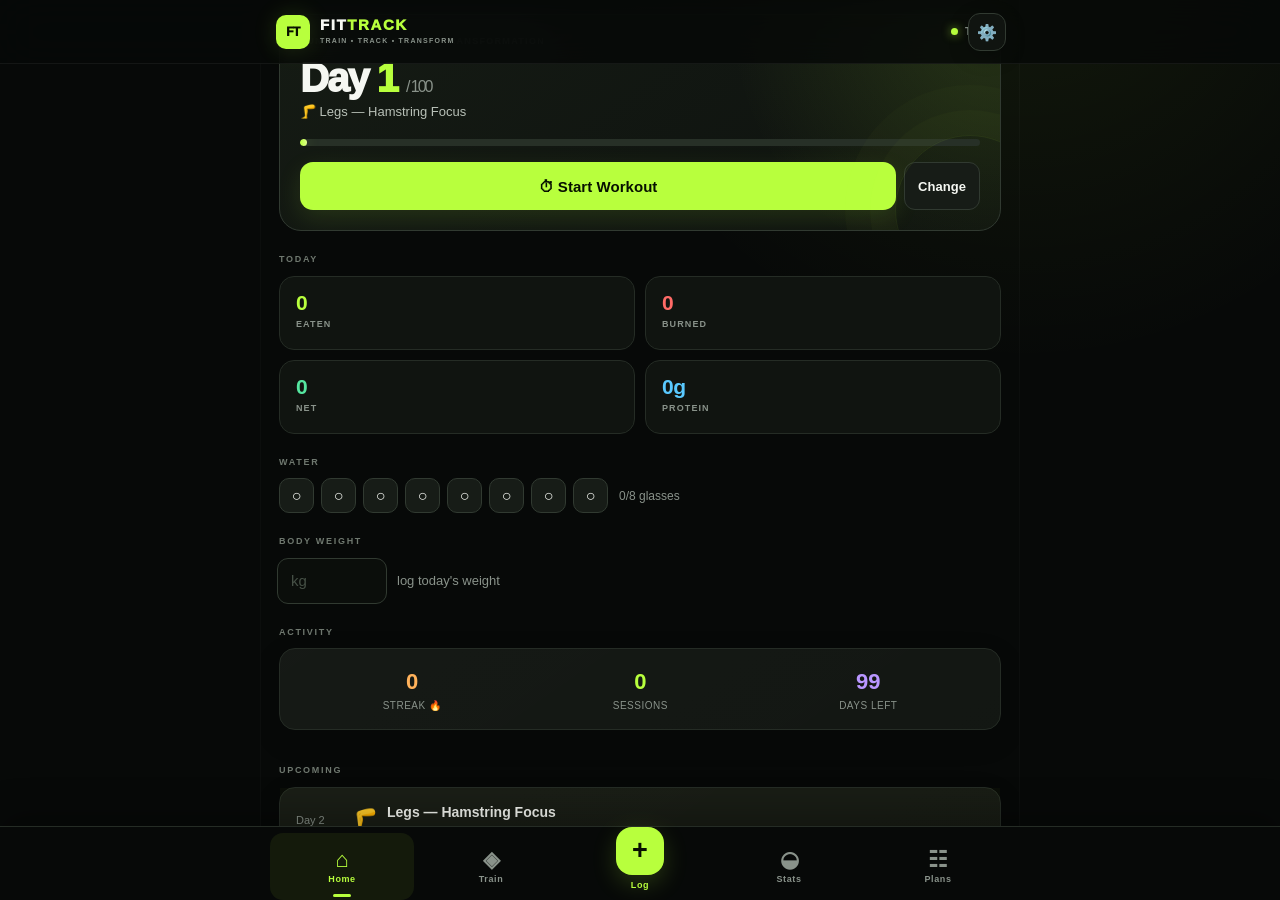
==== index.html @ cba0e7b2 "Add files via upload" ====
<!DOCTYPE html>
<html lang="en">
<head>
<meta charset="UTF-8">
<meta name="viewport" content="width=device-width,initial-scale=1,viewport-fit=cover,user-scalable=no">
<meta name="theme-color" content="#0d0d0d">
<meta name="apple-mobile-web-app-capable" content="yes">
<meta name="apple-mobile-web-app-status-bar-style" content="black-translucent">
<meta name="apple-mobile-web-app-title" content="FitTrack">
<title>FitTrack Pro</title>
<link rel="manifest" href="manifest.json">
<style>
*,*::before,*::after{box-sizing:border-box;margin:0;padding:0;-webkit-tap-highlight-color:transparent;}
input,button,select,textarea{font-family:inherit;font-size:inherit;color:inherit;}
button{cursor:pointer;}
:root{
  --bg:#0d0d0d;--card:#161616;--card2:#1e1e1e;--line:#282828;
  --accent:#c9ff3e;--adim:rgba(201,255,62,.12);--abrd:rgba(201,255,62,.28);
  --red:#ff4f4f;--rdim:rgba(255,79,79,.12);--rbrd:rgba(255,79,79,.3);
  --blue:#3ecfff;--bdim:rgba(62,207,255,.1);--bbrd:rgba(62,207,255,.25);
  --green:#3effa0;--gdim:rgba(62,255,160,.1);--gbrd:rgba(62,255,160,.25);
  --orange:#ff8c3e;--purple:#b57bff;
  --text:#f0f0f0;--sub:#7a7a8a;--faint:#333;
  --sb:56px;--rb:80px;--nav:64px;
  --safe:env(safe-area-inset-bottom,0px);--r:12px;
}
html,body{height:100%;overflow:hidden;background:var(--bg);color:var(--text);
  font-family:-apple-system,BlinkMacSystemFont,'Segoe UI',Roboto,sans-serif;
  font-size:15px;line-height:1.5;}
#app{position:fixed;inset:0;display:flex;flex-direction:column;
  padding-bottom:calc(var(--nav) + var(--safe));}
#scroll{flex:1;overflow-y:auto;overflow-x:hidden;-webkit-overflow-scrolling:touch;
  padding-top:0;transition:padding-top .15s;}
#scroll::-webkit-scrollbar{display:none;}

/* ── SESSION BAR ────────── */
#session-bar{display:none;position:fixed;top:0;left:0;right:0;height:var(--sb);
  background:rgba(13,13,13,.97);backdrop-filter:blur(14px);
  border-bottom:1px solid var(--line);z-index:200;
  align-items:center;padding:0 14px;gap:10px;}
#session-bar.on{display:flex;}
.sb-blk{text-align:center;flex-shrink:0;}
.sb-lbl{font-size:9px;font-weight:700;letter-spacing:1.5px;color:var(--sub);
  text-transform:uppercase;line-height:1;margin-bottom:3px;}
.sb-val{font-size:20px;font-weight:800;line-height:1;font-variant-numeric:tabular-nums;}
.sb-mid{flex:1;}
.sb-prog-bar{height:5px;background:var(--faint);border-radius:3px;margin-bottom:4px;overflow:hidden;}
.sb-prog-fill{height:100%;background:var(--accent);border-radius:3px;transition:width .3s;}
.sb-prog-lbl{font-size:10px;color:var(--sub);text-align:center;}
.sb-nav-btn{background:var(--adim);border:1px solid var(--abrd);color:var(--accent);
  border-radius:8px;padding:5px 10px;font-size:11px;font-weight:700;flex-shrink:0;}

/* ── REST BAR — BIGGER ──── */
#rest-bar{display:none;position:fixed;top:var(--sb);left:0;right:0;height:var(--rb);
  background:rgba(13,13,13,.98);backdrop-filter:blur(16px);
  border-bottom:2px solid rgba(201,255,62,.2);z-index:199;
  align-items:center;padding:0 16px;gap:14px;}
#rest-bar.on{display:flex;}
.rb-ring{position:relative;width:60px;height:60px;flex-shrink:0;}
.rb-ring svg{width:60px;height:60px;}
.rb-center{position:absolute;inset:0;display:flex;flex-direction:column;
  align-items:center;justify-content:center;}
.rb-count{font-size:19px;font-weight:900;color:var(--accent);
  font-variant-numeric:tabular-nums;line-height:1;}
.rb-label{font-size:10px;font-weight:700;color:var(--sub);margin-top:1px;}
.rb-info{flex:1;}
.rb-title{font-size:14px;font-weight:800;color:var(--accent);}
.rb-sub{font-size:11px;color:var(--sub);margin-top:2px;}
.rb-btns{display:flex;flex-direction:column;gap:5px;flex-shrink:0;}
.rb-row{display:flex;gap:5px;}
.rb-btn{background:var(--card2);border:1px solid var(--line);color:var(--text);
  border-radius:7px;padding:6px 11px;font-size:12px;font-weight:600;}
.rb-btn:active{border-color:var(--accent);color:var(--accent);}
.rb-skip{background:var(--adim);border:1px solid var(--abrd);color:var(--accent);
  border-radius:7px;padding:6px 14px;font-size:12px;font-weight:700;text-align:center;}

/* ── REST OVERLAY (tap to expand) ── */
#rest-overlay{display:none;position:fixed;inset:0;z-index:600;
  background:rgba(0,0,0,.92);flex-direction:column;
  align-items:center;justify-content:center;gap:20px;}
#rest-overlay.on{display:flex;}
.rov-ring{position:relative;width:220px;height:220px;}
.rov-ring svg{width:220px;height:220px;}
.rov-center{position:absolute;inset:0;display:flex;flex-direction:column;
  align-items:center;justify-content:center;}
.rov-count{font-size:72px;font-weight:900;color:var(--accent);
  font-variant-numeric:tabular-nums;line-height:1;}
.rov-label{font-size:18px;font-weight:700;color:var(--sub);margin-top:6px;}
.rov-btns{display:flex;gap:10px;flex-wrap:wrap;justify-content:center;}
.rov-btn{background:var(--card2);border:1px solid var(--line);color:var(--text);
  border-radius:10px;padding:12px 22px;font-size:16px;font-weight:700;}
.rov-btn:active{border-color:var(--accent);color:var(--accent);}
.rov-skip{background:var(--adim);border:1px solid var(--abrd);color:var(--accent);
  border-radius:10px;padding:12px 28px;font-size:16px;font-weight:800;}

/* ── BOTTOM NAV ─────────── */
#nav{position:fixed;bottom:0;left:0;right:0;
  height:calc(var(--nav) + var(--safe));padding-bottom:var(--safe);
  background:rgba(13,13,13,.97);backdrop-filter:blur(14px);
  border-top:1px solid var(--line);display:flex;align-items:stretch;z-index:300;}
.nb{flex:1;display:flex;flex-direction:column;align-items:center;justify-content:center;
  gap:3px;background:none;border:none;color:var(--sub);padding:0;transition:color .15s;}
.nb.on{color:var(--accent);}
.nb i{font-size:22px;line-height:1;}
.nb span{font-size:10px;font-weight:600;letter-spacing:.3px;}

/* ── MODAL ──────────────── */
#modal-root .backdrop{position:fixed;inset:0;background:rgba(0,0,0,.75);
  z-index:500;display:flex;align-items:flex-end;}
#modal-root .sheet{background:var(--bg);width:100%;border-radius:16px 16px 0 0;
  max-height:92vh;overflow-y:auto;padding-bottom:calc(var(--safe)+16px);
  animation:slideUp .22s ease;}
@keyframes slideUp{from{transform:translateY(60px);opacity:0}to{transform:translateY(0);opacity:1}}
.modal-head{display:flex;align-items:center;justify-content:space-between;padding:16px;
  position:sticky;top:0;background:var(--bg);border-bottom:1px solid var(--line);z-index:1;}
.modal-title{font-size:17px;font-weight:700;}
.modal-close{width:32px;height:32px;border-radius:50%;background:var(--card2);border:none;
  display:flex;align-items:center;justify-content:center;font-size:18px;color:var(--sub);}

/* ── SUMMARY OVERLAY ────── */
#summary-overlay{display:none;position:fixed;inset:0;z-index:700;
  background:rgba(0,0,0,.95);overflow-y:auto;}
#summary-overlay.on{display:block;}
.sum-inner{min-height:100%;display:flex;flex-direction:column;
  align-items:stretch;padding:0 0 calc(var(--safe)+24px);}
.sum-header{background:linear-gradient(135deg,#0d1a00 0%,#1a2e00 100%);
  padding:32px 24px 24px;position:relative;}
.sum-header::after{content:'';position:absolute;bottom:0;left:0;right:0;height:1px;
  background:linear-gradient(90deg,transparent,var(--accent),transparent);}
.sum-close{position:absolute;top:16px;right:16px;width:36px;height:36px;
  background:rgba(255,255,255,.1);border:none;border-radius:50%;
  color:var(--text);font-size:18px;display:flex;align-items:center;justify-content:center;}
.sum-brand{font-size:11px;font-weight:800;letter-spacing:2px;color:var(--accent);
  text-transform:uppercase;margin-bottom:10px;}
.sum-plan{font-size:28px;font-weight:800;color:var(--text);margin-bottom:4px;}
.sum-date{font-size:13px;color:var(--sub);}
.sum-big{display:flex;align-items:flex-end;gap:8px;margin-top:16px;}
.sum-big-val{font-size:64px;font-weight:900;color:var(--accent);line-height:1;
  font-variant-numeric:tabular-nums;}
.sum-big-unit{font-size:20px;font-weight:600;color:var(--sub);margin-bottom:10px;}
.sum-body{padding:20px 16px;display:grid;gap:12px;}
.sum-grid{display:grid;grid-template-columns:1fr 1fr;gap:10px;}
.sum-card{background:var(--card);border:1px solid var(--line);border-radius:var(--r);
  padding:16px 14px;}
.sum-card-val{font-size:28px;font-weight:800;line-height:1;margin-bottom:4px;}
.sum-card-label{font-size:10px;font-weight:700;letter-spacing:1px;color:var(--sub);
  text-transform:uppercase;}
.sum-card-sub{font-size:11px;color:var(--sub);margin-top:3px;}
.sum-pr-box{background:linear-gradient(135deg,rgba(201,255,62,.08),rgba(201,255,62,.03));
  border:1px solid var(--abrd);border-radius:var(--r);padding:16px;}
.sum-hr-box{background:linear-gradient(135deg,rgba(255,79,79,.08),rgba(255,79,79,.03));
  border:1px solid rgba(255,79,79,.25);border-radius:var(--r);padding:16px;}
.sum-actions{padding:0 16px;display:grid;gap:10px;}

/* ── TOAST ──────────────── */
#toast{position:fixed;bottom:calc(var(--nav)+var(--safe)+10px);left:50%;
  transform:translateX(-50%);background:var(--card);border:1px solid var(--line);
  padding:10px 20px;border-radius:24px;font-size:13px;font-weight:600;
  z-index:1000;transition:opacity .3s;pointer-events:none;white-space:nowrap;
  box-shadow:0 4px 24px rgba(0,0,0,.6);opacity:0;}
#toast.ok{color:var(--accent);border-color:var(--abrd);}
#toast.err{color:var(--red);border-color:var(--rbrd);}

/* ── PAGE ───────────────── */
.page{animation:rise .2s ease both;padding-bottom:16px;}
@keyframes rise{from{opacity:0;transform:translateY(8px)}to{opacity:1;transform:translateY(0)}}
.pg-title{font-size:22px;font-weight:800;padding:18px 16px 2px;}
.pg-sub{font-size:13px;color:var(--sub);padding:0 16px 14px;}
.sec{font-size:10px;font-weight:700;letter-spacing:1.8px;color:var(--sub);
  text-transform:uppercase;padding:18px 16px 8px;}

/* ── CARDS ──────────────── */
.card{background:var(--card);border:1px solid var(--line);border-radius:var(--r);}
.mx{margin:0 16px;}.mb8{margin-bottom:8px;}.mb12{margin-bottom:12px;}.pad{padding:14px 16px;}

/* ── BUTTONS ────────────── */
.btn{display:flex;align-items:center;justify-content:center;gap:6px;
  width:100%;padding:13px;border-radius:var(--r);border:none;
  font-size:15px;font-weight:700;transition:all .15s;}
.btn:active{transform:scale(.97);}
.btn-a{background:var(--accent);color:#000;}.btn-a:active{background:#b0e030;}
.btn-o{background:var(--card2);color:var(--text);border:1px solid var(--line);}
.btn-r{background:var(--rdim);color:var(--red);border:1px solid var(--rbrd);}
.btn-b{background:var(--bdim);color:var(--blue);border:1px solid var(--bbrd);}
.btn-g{background:var(--gdim);color:var(--green);border:1px solid var(--gbrd);}
.btn-sm{padding:9px 14px;font-size:13px;border-radius:9px;width:auto;}

/* ── INPUTS ─────────────── */
.inp{width:100%;background:var(--card2);border:1px solid var(--line);
  border-radius:9px;color:var(--text);padding:11px 14px;font-size:15px;
  transition:border-color .15s;}
.inp:focus{outline:none;border-color:var(--accent);}
.inp::placeholder{color:var(--faint);}
.inp-sm{padding:9px 10px;font-size:14px;text-align:center;}
.lbl{display:block;font-size:10px;font-weight:700;letter-spacing:1px;
  color:var(--sub);text-transform:uppercase;margin-bottom:5px;}

/* ── PILLS ──────────────── */
.pill{display:inline-flex;align-items:center;padding:3px 9px;
  border-radius:20px;font-size:11px;font-weight:700;letter-spacing:.3px;}
.pa{background:var(--adim);color:var(--accent);border:1px solid var(--abrd);}
.pb{background:var(--bdim);color:var(--blue);border:1px solid var(--bbrd);}
.pg{background:var(--gdim);color:var(--green);border:1px solid var(--gbrd);}
.pr{background:var(--rdim);color:var(--red);border:1px solid var(--rbrd);}
.po{background:rgba(255,140,62,.1);color:var(--orange);border:1px solid rgba(255,140,62,.3);}

/* ── HOME ───────────────── */
.hero{margin:14px 16px;padding:18px;background:var(--card);border-radius:14px;
  border:1px solid var(--line);border-left:4px solid var(--accent);}
.hero-day{font-size:11px;font-weight:700;letter-spacing:1.5px;color:var(--sub);
  text-transform:uppercase;margin-bottom:5px;}
.hero-title{font-size:26px;font-weight:800;line-height:1.1;margin-bottom:3px;}
.hero-sub{font-size:13px;color:var(--sub);margin-bottom:14px;}
.prog-wrap{height:8px;background:var(--faint);border-radius:4px;overflow:hidden;margin-bottom:14px;}
.prog-fill{height:100%;background:var(--accent);border-radius:4px;transition:width .5s ease;}
.macro-row{display:grid;grid-template-columns:repeat(4,1fr);gap:8px;padding:0 16px;}
.mc{background:var(--card);border:1px solid var(--line);border-radius:var(--r);
  padding:12px 8px;text-align:center;}
.mc .v{font-size:18px;font-weight:800;line-height:1;margin-bottom:3px;}
.mc .l{font-size:9px;font-weight:700;letter-spacing:.5px;text-transform:uppercase;color:var(--sub);}
.water-row{display:flex;align-items:center;gap:7px;flex-wrap:wrap;padding:0 16px;}
.gl{width:34px;height:34px;border-radius:7px;border:2px solid var(--line);
  background:var(--card2);font-size:16px;
  display:flex;align-items:center;justify-content:center;transition:all .15s;}
.gl.on{background:var(--bdim);border-color:var(--bbrd);}
.upcoming-row{display:flex;align-items:center;gap:10px;padding:11px 14px;
  border-bottom:1px solid var(--line);}
.upcoming-row:last-child{border-bottom:none;}

/* ── WORKOUT ────────────── */
.ex-card{background:var(--card);border:1px solid var(--line);border-radius:var(--r);
  margin:0 16px 10px;transition:border-color .25s;}
.ex-card.done{border-color:var(--abrd);}
.ex-head{display:flex;align-items:flex-start;justify-content:space-between;padding:13px 14px 0;}
.ex-num{font-size:26px;font-weight:800;color:var(--faint);line-height:1;min-width:28px;flex-shrink:0;}
.ex-meta{flex:1;margin-left:8px;}
.ex-name{font-size:15px;font-weight:700;}
.ex-scheme{font-size:12px;color:var(--accent);font-weight:600;margin-top:2px;}
.ex-note{padding:5px 14px 0 50px;font-size:12px;color:var(--sub);font-style:italic;}
.ex-prev{margin:7px 14px 0;padding:7px 10px;background:var(--bdim);
  border:1px solid var(--bbrd);border-radius:8px;font-size:12px;color:var(--blue);}
.ex-prev.none{background:rgba(255,255,255,.03);border-color:var(--line);color:var(--sub);}
.set-tbl{padding:10px 14px 12px;}
.set-head{display:grid;grid-template-columns:28px 1fr 1fr 40px;gap:6px;margin-bottom:6px;}
.set-head span{font-size:9px;font-weight:700;letter-spacing:1.5px;
  color:var(--sub);text-transform:uppercase;text-align:center;}
.set-row{display:grid;grid-template-columns:28px 1fr 1fr 40px;gap:6px;
  align-items:center;padding:3px 0;border-radius:6px;}
.set-row.done{background:var(--adim);}
.sn{font-size:12px;font-weight:700;color:var(--faint);text-align:center;}
.si{background:var(--card2);border:1px solid var(--line);border-radius:7px;
  color:var(--text);padding:9px 6px;font-size:15px;font-weight:600;
  text-align:center;width:100%;transition:border-color .15s;}
.si:focus{outline:none;border-color:var(--accent);}
.si[readonly]{background:var(--adim);border-color:var(--abrd);color:var(--accent);}
.sc{width:40px;height:38px;border-radius:8px;border:2px solid var(--line);
  background:transparent;color:var(--faint);font-size:18px;font-weight:700;
  display:flex;align-items:center;justify-content:center;transition:all .15s;}
.sc:active{transform:scale(.88);}
.sc.on{background:var(--accent);border-color:var(--accent);color:#000;}
.cardio-row{display:flex;align-items:center;justify-content:space-between;
  padding:10px 14px 12px;gap:10px;}

/* ── FOOD ───────────────── */
.ring-wrap{position:relative;width:96px;height:96px;flex-shrink:0;}
.ring-wrap svg{width:96px;height:96px;}
.ring-center{position:absolute;inset:0;display:flex;flex-direction:column;
  align-items:center;justify-content:center;}
.ring-val{font-size:20px;font-weight:800;color:var(--accent);line-height:1;}
.ring-lbl{font-size:10px;color:var(--sub);margin-top:2px;}
.food-item{display:flex;align-items:center;gap:8px;padding:10px 14px;
  border-bottom:1px solid var(--line);}
.food-item:last-child{border-bottom:none;}
.fi-info{flex:1;}
.fi-nm{font-size:14px;font-weight:600;}
.fi-mc{font-size:11px;color:var(--sub);margin-top:2px;}
.fi-right{display:flex;align-items:center;gap:6px;flex-shrink:0;}
.fi-cal{font-size:14px;font-weight:700;color:var(--accent);}
.fi-qty-wrap{display:flex;align-items:center;gap:4px;}
.fi-qty-btn{width:26px;height:26px;border-radius:50%;background:var(--card2);
  border:1px solid var(--line);font-size:14px;font-weight:800;
  display:flex;align-items:center;justify-content:center;color:var(--text);}
.fi-qty-btn:active{border-color:var(--accent);color:var(--accent);}
.fi-qty-val{font-size:13px;font-weight:700;min-width:24px;text-align:center;color:var(--text);}
.fi-rm{background:none;border:none;color:var(--faint);font-size:20px;padding:4px 6px;border-radius:6px;}
.fi-rm:active{color:var(--red);}
.food-res{background:var(--card2);border:1px solid var(--line);border-radius:9px;
  padding:11px 14px;display:flex;justify-content:space-between;align-items:center;margin-bottom:6px;}
.food-res:active{border-color:var(--accent);}

/* ── COOK MEAL ──────────── */
.ing-row{display:flex;align-items:center;gap:8px;padding:8px 0;
  border-bottom:1px solid var(--line);}
.ing-row:last-child{border-bottom:none;}

/* ── DASHBOARD ──────────── */
.dash-stats{display:grid;grid-template-columns:repeat(3,1fr);gap:8px;padding:0 16px;}
.ds{background:var(--card);border:1px solid var(--line);border-radius:var(--r);
  padding:12px 8px;text-align:center;}
.ds .v{font-size:22px;font-weight:800;color:var(--accent);line-height:1;margin-bottom:3px;}
.ds .l{font-size:9px;font-weight:700;letter-spacing:.5px;text-transform:uppercase;color:var(--sub);}
.chart-box{background:var(--card);border:1px solid var(--line);border-radius:var(--r);padding:14px;overflow:hidden;}
.pr-row{display:flex;align-items:center;justify-content:space-between;
  padding:9px 0;border-bottom:1px solid var(--line);}
.pr-row:last-child{border-bottom:none;}
.pr-name{font-size:13px;font-weight:600;}
.pr-val{font-size:14px;font-weight:800;color:var(--accent);}
.pr-date{font-size:10px;color:var(--sub);margin-top:2px;}

/* ── HISTORY ────────────── */
.hi-row{display:flex;align-items:center;gap:12px;padding:12px 16px;
  border-bottom:1px solid var(--line);}
.hi-row:last-child{border-bottom:none;}
.hi-row:active{background:var(--card2);}
.hi-date{font-size:13px;font-weight:700;min-width:58px;color:var(--sub);}
.hi-info{flex:1;}
.hi-split{font-size:14px;font-weight:600;}
.hi-sub{font-size:11px;color:var(--sub);margin-top:2px;}

/* ── PLANS ──────────────── */
.sub-tabs{display:flex;border-bottom:1px solid var(--line);}
.st{flex:1;padding:12px 6px;font-size:11px;font-weight:700;letter-spacing:.3px;
  background:none;border:none;color:var(--sub);border-bottom:2px solid transparent;}
.st.on{color:var(--accent);border-bottom-color:var(--accent);}
.plan-row{display:flex;align-items:center;gap:12px;padding:12px 16px;
  border-bottom:1px solid var(--line);}
.plan-row:last-child{border-bottom:none;}
.plan-em{font-size:22px;flex-shrink:0;}
.plan-info{flex:1;}
.plan-name{font-size:15px;font-weight:700;}
.plan-sub{font-size:11px;color:var(--sub);margin-top:2px;}
.plan-actions{display:flex;gap:6px;}
.icon-btn{width:34px;height:34px;border-radius:8px;background:var(--card2);
  border:1px solid var(--line);display:flex;align-items:center;justify-content:center;font-size:15px;}
.icon-btn:active{border-color:var(--accent);}
.ex-lib-row{display:flex;align-items:center;gap:10px;padding:11px 16px;
  border-bottom:1px solid var(--line);}
.ex-lib-row:last-child{border-bottom:none;}
.ex-lib-mg{font-size:10px;font-weight:700;letter-spacing:.5px;
  text-transform:uppercase;color:var(--sub);margin-top:2px;}
.sch-row{display:flex;align-items:center;justify-content:space-between;
  padding:12px 16px;border-bottom:1px solid var(--line);}
.sch-row:last-child{border-bottom:none;}
.sch-day{font-size:14px;font-weight:700;min-width:60px;}
.sch-plan{font-size:13px;color:var(--sub);}
.sch-change{background:var(--card2);border:1px solid var(--line);
  border-radius:8px;padding:6px 12px;font-size:12px;font-weight:600;color:var(--text);}
.pb-ex-row{display:flex;align-items:center;gap:10px;padding:10px 14px;
  border-bottom:1px solid var(--line);}
.pb-ex-row:last-child{border-bottom:none;}
.pb-ex-name{flex:1;font-size:14px;font-weight:600;}
.pb-move{display:flex;flex-direction:column;gap:2px;flex-shrink:0;}
.pb-mv-btn{background:var(--card2);border:1px solid var(--line);border-radius:5px;
  width:26px;height:22px;font-size:12px;display:flex;align-items:center;justify-content:center;}
.pb-mv-btn:active{border-color:var(--accent);}
.pb-rm{background:none;border:none;font-size:18px;color:var(--faint);padding:4px;}
.pb-rm:active{color:var(--red);}
.es-set-row{display:grid;grid-template-columns:24px 1fr 1fr 36px;gap:6px;
  align-items:center;padding:4px 0;}

/* =========================================================
   FITTRACK REDESIGN v5 — mobile-first fitness dashboard
   Visual layer only: existing app.js data/state/actions stay intact.
   ========================================================= */
:root{
  --bg:#070908;
  --card:#101410;
  --card2:#171c17;
  --card3:#1d241d;
  --line:#252c25;
  --line2:#313a31;
  --accent:#b8ff3d;
  --accent2:#e0ff9b;
  --adim:rgba(184,255,61,.10);
  --abrd:rgba(184,255,61,.25);
  --red:#ff6b67;
  --blue:#59c9ff;
  --green:#55e6a0;
  --orange:#ffb25b;
  --purple:#b996ff;
  --text:#f5f7f2;
  --sub:#89928a;
  --faint:#465046;
  --r:16px;
  --nav:74px;
  --header:64px;
}
html,body{
  background:
    radial-gradient(circle at 80% -10%,rgba(184,255,61,.07),transparent 32%),
    var(--bg);
  color:var(--text);
  font-family:Inter,-apple-system,BlinkMacSystemFont,"Segoe UI",Roboto,sans-serif;
  font-size:15px;
}
body:before{
  content:"";
  position:fixed;inset:0;pointer-events:none;z-index:-1;
  background-image:linear-gradient(rgba(255,255,255,.018) 1px,transparent 1px);
  background-size:100% 48px;
}
#app{
  padding-bottom:calc(var(--nav) + var(--safe));
}
#scroll{
  padding-top:var(--header);
  max-width:760px;
  width:100%;
  margin:0 auto;
}
#app-header{
  position:fixed;
  top:0;left:0;right:0;
  height:var(--header);
  z-index:180;
  display:flex;
  align-items:center;
  justify-content:space-between;
  padding:0 max(16px,calc((100vw - 760px)/2 + 16px));
  background:rgba(7,9,8,.84);
  border-bottom:1px solid rgba(255,255,255,.055);
  backdrop-filter:blur(20px);
}
.brand-lockup{display:flex;align-items:center;gap:10px}
.brand-mark{
  width:34px;height:34px;border-radius:10px;
  display:grid;place-items:center;
  background:var(--accent);color:#071000;
  font-size:12px;font-weight:950;letter-spacing:-.5px;
  box-shadow:0 0 24px rgba(184,255,61,.14);
}
.brand-name{font-size:15px;font-weight:950;letter-spacing:1.6px;line-height:1}
.brand-name span{color:var(--accent)}
.brand-tag{font-size:7px;letter-spacing:1.25px;color:var(--sub);margin-top:4px;font-weight:800}
.header-status{
  display:flex;align-items:center;gap:7px;
  font-size:10px;font-weight:800;text-transform:uppercase;
  letter-spacing:1px;color:var(--sub);
}
.status-dot{width:7px;height:7px;border-radius:50%;background:var(--accent);box-shadow:0 0 10px rgba(184,255,61,.65)}

.page{padding-bottom:26px;animation:rise .24s cubic-bezier(.2,.7,.2,1) both}
.pg-title{
  font-size:29px;letter-spacing:-1px;font-weight:900;
  padding:24px 18px 3px;
}
.pg-sub{padding:0 18px 16px;color:var(--sub);font-size:13px}
.sec{
  padding:22px 18px 9px;
  color:#6f786f;font-size:9px;letter-spacing:1.7px;font-weight:900;
}
.card{
  background:linear-gradient(145deg,rgba(255,255,255,.025),rgba(255,255,255,.01)),var(--card);
  border:1px solid var(--line);
  border-radius:var(--r);
  box-shadow:0 10px 30px rgba(0,0,0,.12);
}
.mx{margin-left:18px;margin-right:18px}
.mb8{margin-bottom:8px}.mb12{margin-bottom:12px}
.pad{padding:16px 17px}

/* Home */
.hero{
  margin:14px 18px 0;
  padding:20px;
  border:1px solid var(--line2);
  border-radius:22px;
  background:
    radial-gradient(circle at 100% 0%,rgba(184,255,61,.14),transparent 36%),
    linear-gradient(145deg,#151b14,#0e120f);
  border-left:1px solid var(--line2);
  position:relative;overflow:hidden;
}
.hero:after{
  content:"";position:absolute;right:-45px;bottom:-55px;
  width:150px;height:150px;border-radius:50%;
  border:1px solid rgba(184,255,61,.08);
  box-shadow:0 0 0 25px rgba(184,255,61,.025),0 0 0 50px rgba(184,255,61,.018);
}
.hero-day{font-size:9px;letter-spacing:1.3px;font-weight:900;color:var(--sub);text-transform:uppercase}
.hero-title{font-size:40px;font-weight:950;letter-spacing:-2px;line-height:1;margin:9px 0 4px}
.hero-sub{font-size:13px;color:#b8c0b7;margin-bottom:18px}
.prog-wrap{height:7px;background:#273027;border-radius:20px;margin-bottom:16px}
.prog-fill{background:linear-gradient(90deg,var(--accent),#dfff8a);box-shadow:0 0 14px rgba(184,255,61,.25)}
.btn{
  min-height:48px;border-radius:13px;padding:13px 15px;
  font-weight:850;letter-spacing:.05px;
  border:1px solid transparent;
}
.btn-a{
  background:var(--accent);color:#071000;
  box-shadow:0 8px 24px rgba(184,255,61,.12);
}
.btn-o{background:var(--card2);border-color:var(--line2)}
.btn-b{background:rgba(89,201,255,.09);border-color:rgba(89,201,255,.25);color:var(--blue)}
.btn-g{background:rgba(85,230,160,.09);border-color:rgba(85,230,160,.25);color:var(--green)}
.btn-r{background:rgba(255,107,103,.08);border-color:rgba(255,107,103,.25);color:var(--red)}
.btn-sm{min-height:40px;padding:9px 13px;border-radius:11px}
.macro-row{grid-template-columns:repeat(2,1fr);gap:10px;padding:0 18px}
.mc{
  text-align:left;padding:15px 16px;min-height:74px;
  background:var(--card);border:1px solid var(--line);border-radius:15px;
}
.mc .v{font-size:21px;font-weight:900;letter-spacing:-.4px}
.mc .l{font-size:9px;letter-spacing:1.1px;margin-top:5px;color:var(--sub)}
.water-row{padding:0 18px;gap:7px}
.gl{width:35px;height:35px;border-radius:10px;border:1px solid var(--line2);background:var(--card2)}
.gl.on{background:rgba(89,201,255,.12);border-color:rgba(89,201,255,.4);box-shadow:inset 0 0 15px rgba(89,201,255,.08)}
.upcoming-row{padding:14px 16px;border-bottom-color:var(--line)}
.upcoming-row:first-child{background:rgba(184,255,61,.025)}

/* Inputs */
.inp{
  background:#0b0e0b;border:1px solid var(--line2);border-radius:11px;
  min-height:46px;padding:11px 13px;color:var(--text)
}
.inp:focus{border-color:var(--accent);box-shadow:0 0 0 3px rgba(184,255,61,.07)}
.lbl{font-size:9px;letter-spacing:1.2px;color:#747e75;margin-bottom:7px;font-weight:900}

/* Workout */
.ex-card{
  margin:0 18px 12px;border-radius:18px;
  background:linear-gradient(145deg,#121712,#0e120f);
  border-color:var(--line);
  overflow:hidden;
}
.ex-card.done{border-color:rgba(184,255,61,.34);box-shadow:0 8px 25px rgba(184,255,61,.05)}
.ex-head{padding:17px 16px 4px}
.ex-num{font-size:24px;color:#394238;font-weight:950}
.ex-meta{margin-left:10px}
.ex-name{font-size:16px;font-weight:850;letter-spacing:-.2px}
.ex-scheme{font-size:11px;color:var(--accent);font-weight:850;margin-top:4px}
.ex-note{padding:7px 16px 0 52px;color:#778078;font-size:11px}
.ex-prev{margin:10px 16px 0;padding:9px 11px;border-radius:10px;background:rgba(89,201,255,.07);border:1px solid rgba(89,201,255,.17);font-size:11px}
.set-tbl{padding:12px 16px 16px}
.set-head{grid-template-columns:25px 1fr 1fr 42px;gap:8px}
.set-row{grid-template-columns:25px 1fr 1fr 42px;gap:8px;padding:4px;border-radius:10px}
.set-row.done{background:rgba(184,255,61,.07)}
.si{height:44px;background:#090c09;border-color:#293129;border-radius:10px;font-size:15px}
.sc{width:42px;height:42px;border-radius:11px;border:1px solid #303830;background:#171c17;color:#667066}
.sc.on{background:var(--accent);border-color:var(--accent);color:#061000;box-shadow:0 5px 15px rgba(184,255,61,.15)}
.cardio-row{padding:13px 16px 16px}

/* Food */
.ring-wrap{width:112px;height:112px}
.ring-wrap svg{width:112px;height:112px}
.ring-val{font-size:22px}
.food-item{padding:13px 16px}
.fi-nm{font-size:14px;font-weight:750}
.fi-cal{font-size:13px}
.fi-qty-btn{width:30px;height:30px}
.food-res{padding:13px 15px;border-radius:12px}

/* Stats */
.dash-stats{grid-template-columns:repeat(3,1fr);gap:9px;padding:0 18px}
.ds{padding:14px 8px;border-radius:14px;background:var(--card)}
.ds .v{font-size:21px}
.chart-box{border-radius:16px;background:var(--card);border-color:var(--line);padding:16px}
.pr-row{padding:12px 0}

/* History / Plans */
.hi-row{padding:15px 17px}
.hi-date{min-width:64px;font-size:11px;font-weight:850}
.hi-split{font-size:14px}
.sub-tabs{
  margin:0 18px;border:1px solid var(--line);border-radius:13px;
  overflow:hidden;background:var(--card)
}
.st{padding:11px 5px;border:0}
.st.on{background:var(--accent);color:#081000;border-radius:9px;margin:3px}
.plan-row{padding:14px 16px}
.plan-em{width:38px;height:38px;display:grid;place-items:center;background:var(--card2);border-radius:11px}
.plan-name{font-size:14px;font-weight:800}
.icon-btn{width:38px;height:38px;border-radius:10px;background:var(--card2);border-color:var(--line2)}
.sch-row{padding:14px 17px}
.sch-change{border-radius:9px;border-color:var(--line2);background:var(--card2)}
.ex-lib-row{padding:13px 16px}
.pb-ex-row{padding:12px 14px}

/* Header/session/rest */
#session-bar{
  height:60px;background:rgba(7,9,8,.95);border-bottom-color:var(--line2);
  box-shadow:0 10px 25px rgba(0,0,0,.25)
}
.sb-val{font-size:18px}.sb-lbl{font-size:8px}
.sb-prog-bar{height:5px}.sb-nav-btn{border-radius:10px;padding:7px 10px}
#rest-bar{
  top:60px;height:82px;background:rgba(12,16,12,.98);
  border-bottom:1px solid rgba(184,255,61,.2)
}
.rb-ring{width:58px;height:58px}.rb-ring svg{width:58px;height:58px}
.rb-count{font-size:17px}
#rest-overlay{background:rgba(4,6,4,.96);backdrop-filter:blur(16px)}
.rov-count{font-size:76px;text-shadow:0 0 30px rgba(184,255,61,.12)}
.rov-btn{border-radius:13px}
.rov-skip{border-radius:13px}

/* Bottom navigation */
#nav{
  height:calc(var(--nav) + var(--safe));
  padding:6px max(10px,calc((100vw - 760px)/2 + 10px)) var(--safe);
  gap:5px;
  background:rgba(8,10,9,.94);
  border-top:1px solid var(--line);
  box-shadow:0 -12px 35px rgba(0,0,0,.28)
}
.nb{
  border-radius:13px;gap:3px;position:relative;min-width:0;
}
.nb i{font-style:normal;font-size:22px;font-weight:800;line-height:1}
.nb span{font-size:9px;font-weight:850;letter-spacing:.6px}
.nb.on{background:rgba(184,255,61,.07)}
.nb.on:after{
  content:"";position:absolute;bottom:3px;width:18px;height:3px;
  border-radius:4px;background:var(--accent)
}
.nb.nav-primary{margin-top:-17px}
.nb.nav-primary i{
  width:48px;height:48px;border-radius:16px;
  display:grid;place-items:center;
  background:var(--accent);color:#081000;
  font-size:27px;box-shadow:0 8px 25px rgba(184,255,61,.18)
}
.nb.nav-primary span{margin-top:2px;color:var(--accent)}

/* Dynamic settings button created by app.js */
body > button{
  top:13px !important;right:max(14px,calc((100vw - 760px)/2 + 14px)) !important;
  width:38px !important;height:38px !important;
  border-radius:12px !important;
  background:var(--card) !important;border:1px solid var(--line2) !important;
  font-size:16px !important;box-shadow:0 6px 20px rgba(0,0,0,.22)
}

/* Sheets / overlays */
#modal-root .backdrop{background:rgba(0,0,0,.72);backdrop-filter:blur(7px)}
#modal-root .sheet{
  max-width:760px;margin:0 auto;background:#0a0d0a;
  border:1px solid var(--line);border-bottom:0;
  border-radius:22px 22px 0 0;
}
.modal-head{padding:18px 18px;background:#0a0d0a;border-bottom-color:var(--line)}
.modal-title{font-size:18px;font-weight:900}
.modal-close{width:36px;height:36px;border-radius:11px;background:var(--card2);border:1px solid var(--line2)}
#toast{
  bottom:calc(var(--nav) + var(--safe) + 15px);
  background:#151b15;border-color:#303830;border-radius:13px;
  box-shadow:0 12px 30px rgba(0,0,0,.45)
}

/* Summary */
#summary-overlay{background:#070908}
.sum-header{
  padding:42px 22px 28px;
  background:
    radial-gradient(circle at 100% 0%,rgba(184,255,61,.16),transparent 45%),
    linear-gradient(145deg,#121a0e,#0b0e0b);
}
.sum-brand{font-size:9px;letter-spacing:1.7px}
.sum-plan{font-size:30px;letter-spacing:-.7px}
.sum-big-val{font-size:70px}
.sum-body{padding:20px 18px}
.sum-card{border-radius:15px;background:var(--card)}
.sum-pr-box,.sum-hr-box{border-radius:15px}

/* Accessibility + touch */
button,.nb,.icon-btn,.sc,.gl{touch-action:manipulation}
button:focus-visible,input:focus-visible,select:focus-visible{
  outline:2px solid var(--accent);outline-offset:2px
}
@media (min-width:761px){
  #scroll{border-left:1px solid rgba(255,255,255,.025);border-right:1px solid rgba(255,255,255,.025)}
}
@media (max-width:390px){
  .hero{margin-left:14px;margin-right:14px}
  .mx{margin-left:14px;margin-right:14px}
  .macro-row,.dash-stats,.water-row{padding-left:14px;padding-right:14px}
  .pg-title,.pg-sub,.sec{padding-left:14px;padding-right:14px}
  .ex-card{margin-left:14px;margin-right:14px}
  .nb span{font-size:8px}
}

</style>
</head>
<body>
<div id="app">
  <div id="session-bar">
    <div class="sb-blk">
      <div class="sb-lbl">Time</div>
      <div class="sb-val" id="sb-time" style="color:var(--accent)">00:00</div>
    </div>
    <div class="sb-mid">
      <div class="sb-prog-bar"><div class="sb-prog-fill" id="sb-prog" style="width:0%"></div></div>
      <div class="sb-prog-lbl" id="sb-prog-lbl">0/0 sets</div>
    </div>
    <div class="sb-blk">
      <div class="sb-lbl">Burned</div>
      <div class="sb-val" id="sb-burn" style="color:var(--red)">0</div>
    </div>
    <button class="sb-nav-btn" onclick="go('workout')">→ Workout</button>
  </div>

  <!-- REST BAR — bigger, tap to expand -->
  <div id="rest-bar" onclick="openRestOverlay()">
    <div class="rb-ring">
      <svg viewBox="0 0 60 60">
        <circle cx="30" cy="30" r="24" fill="none" stroke="var(--faint)" stroke-width="5"/>
        <circle id="rb-ring" cx="30" cy="30" r="24" fill="none" stroke="var(--accent)"
          stroke-width="5" stroke-dasharray="150.8" stroke-dashoffset="0"
          stroke-linecap="round" transform="rotate(-90 30 30)"
          style="transition:stroke-dashoffset .5s linear"/>
      </svg>
      <div class="rb-center">
        <span class="rb-count" id="rb-count">01:30</span>
        <span class="rb-label">REST</span>
      </div>
    </div>
    <div class="rb-info">
      <div class="rb-title" id="rb-title">Rest Timer</div>
      <div class="rb-sub">Tap to expand</div>
    </div>
    <div class="rb-btns" onclick="event.stopPropagation()">
      <div class="rb-row">
        <button class="rb-btn" onclick="startRest(60)">60s</button>
        <button class="rb-btn" onclick="startRest(90)">90s</button>
        <button class="rb-btn" onclick="startRest(120)">2m</button>
      </div>
      <button class="rb-skip" onclick="skipRest()">Skip Rest →</button>
    </div>
  </div>

  <header id="app-header">
    <div class="brand-lockup">
      <div class="brand-mark">FT</div>
      <div>
        <div class="brand-name">FIT<span>TRACK</span></div>
        <div class="brand-tag">TRAIN • TRACK • TRANSFORM</div>
      </div>
    </div>
    <div class="header-status">
      <span class="status-dot"></span>
      <span>Today</span>
    </div>
  </header>
  <div id="scroll"></div>

  <nav id="nav">
    <button class="nb on" data-p="home" onclick="go('home')">
      <i>⌂</i><span>Home</span>
    </button>
    <button class="nb" data-p="workout" onclick="go('workout')">
      <i>◈</i><span>Train</span>
    </button>
    <button class="nb nav-primary" data-p="food" onclick="go('food')">
      <i>+</i><span>Log</span>
    </button>
    <button class="nb" data-p="dashboard" onclick="go('dashboard')">
      <i>◒</i><span>Stats</span>
    </button>
    <button class="nb" data-p="plans" onclick="go('plans')">
      <i>☷</i><span>Plans</span>
    </button>
  </nav>
</div>

<!-- REST OVERLAY (full screen) -->
<div id="rest-overlay" onclick="closeRestOverlay()">
  <div class="rov-ring">
    <svg viewBox="0 0 220 220">
      <circle cx="110" cy="110" r="90" fill="none" stroke="rgba(255,255,255,.08)" stroke-width="14"/>
      <circle id="rov-ring" cx="110" cy="110" r="90" fill="none" stroke="var(--accent)"
        stroke-width="14" stroke-dasharray="565.5" stroke-dashoffset="0"
        stroke-linecap="round" transform="rotate(-90 110 110)"
        style="transition:stroke-dashoffset .5s linear"/>
    </svg>
    <div class="rov-center">
      <div class="rov-count" id="rov-count">01:30</div>
      <div class="rov-label">REST — tap anywhere to close</div>
    </div>
  </div>
  <div class="rov-btns" onclick="event.stopPropagation()">
    <button class="rov-btn" onclick="startRest(60);closeRestOverlay()">60s</button>
    <button class="rov-btn" onclick="startRest(90);closeRestOverlay()">90s</button>
    <button class="rov-btn" onclick="startRest(120);closeRestOverlay()">2 min</button>
    <button class="rov-btn" onclick="startRest(180);closeRestOverlay()">3 min</button>
  </div>
  <button class="rov-skip" onclick="skipRest();closeRestOverlay()">Skip Rest →</button>
</div>

<!-- SUMMARY OVERLAY -->
<div id="summary-overlay">
  <div class="sum-inner" id="sum-inner"></div>
</div>

<div id="modal-root"></div>
<div id="toast"></div>
<script src="app.js"></script>
</body>
</html>
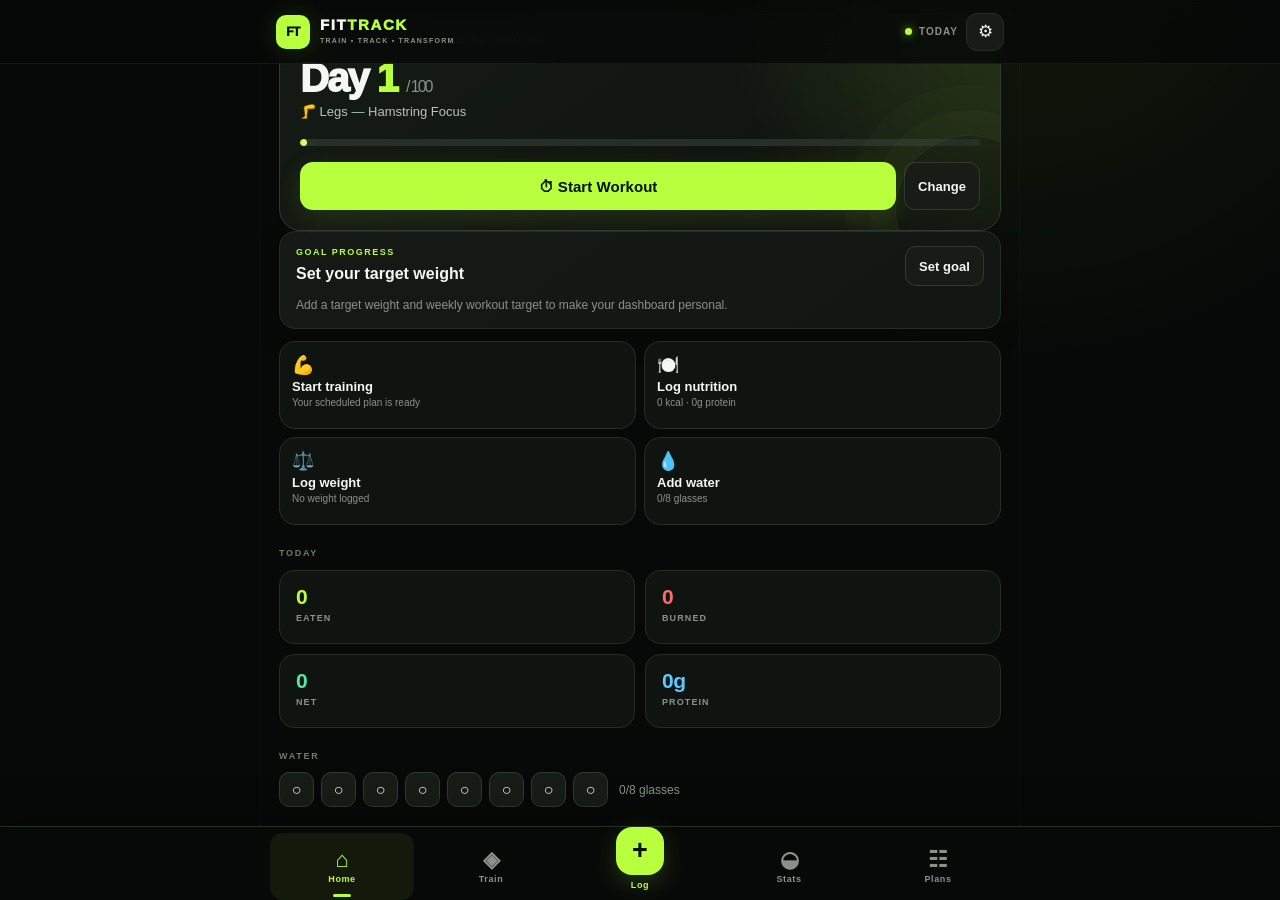
==== commit ed4397de: "Add files via upload" ====
--- a/index.html
+++ b/index.html
@@ -2,13 +2,15 @@
 <html lang="en">
 <head>
 <meta charset="UTF-8">
-<meta name="viewport" content="width=device-width,initial-scale=1,viewport-fit=cover,user-scalable=no">
+<meta name="viewport" content="width=device-width,initial-scale=1,viewport-fit=cover">
 <meta name="theme-color" content="#0d0d0d">
 <meta name="apple-mobile-web-app-capable" content="yes">
 <meta name="apple-mobile-web-app-status-bar-style" content="black-translucent">
 <meta name="apple-mobile-web-app-title" content="FitTrack">
 <title>FitTrack Pro</title>
 <link rel="manifest" href="manifest.json">
+<link rel="icon" href="icon.svg" type="image/svg+xml">
+<link rel="apple-touch-icon" href="icon-192.png">
 <style>
 *,*::before,*::after{box-sizing:border-box;margin:0;padding:0;-webkit-tap-highlight-color:transparent;}
 input,button,select,textarea{font-family:inherit;font-size:inherit;color:inherit;}
@@ -56,11 +58,11 @@
   border-bottom:2px solid rgba(201,255,62,.2);z-index:199;
   align-items:center;padding:0 16px;gap:14px;}
 #rest-bar.on{display:flex;}
-.rb-ring{position:relative;width:60px;height:60px;flex-shrink:0;}
-.rb-ring svg{width:60px;height:60px;}
+.rb-ring{position:relative;width:76px;height:76px;flex-shrink:0;}
+.rb-ring svg{width:76px;height:76px;}
 .rb-center{position:absolute;inset:0;display:flex;flex-direction:column;
   align-items:center;justify-content:center;}
-.rb-count{font-size:19px;font-weight:900;color:var(--accent);
+.rb-count{font-size:21px;font-weight:900;color:var(--accent);
   font-variant-numeric:tabular-nums;line-height:1;}
 .rb-label{font-size:10px;font-weight:700;color:var(--sub);margin-top:1px;}
 .rb-info{flex:1;}
@@ -79,13 +81,13 @@
   background:rgba(0,0,0,.92);flex-direction:column;
   align-items:center;justify-content:center;gap:20px;}
 #rest-overlay.on{display:flex;}
-.rov-ring{position:relative;width:220px;height:220px;}
-.rov-ring svg{width:220px;height:220px;}
+.rov-ring{position:relative;width:286px;height:286px;}
+.rov-ring svg{width:286px;height:286px;}
 .rov-center{position:absolute;inset:0;display:flex;flex-direction:column;
   align-items:center;justify-content:center;}
-.rov-count{font-size:72px;font-weight:900;color:var(--accent);
+.rov-count{font-size:78px;font-weight:900;color:var(--accent);
   font-variant-numeric:tabular-nums;line-height:1;}
-.rov-label{font-size:18px;font-weight:700;color:var(--sub);margin-top:6px;}
+.rov-label{font-size:17px;font-weight:700;color:var(--sub);margin-top:6px;}
 .rov-btns{display:flex;gap:10px;flex-wrap:wrap;justify-content:center;}
 .rov-btn{background:var(--card2);border:1px solid var(--line);color:var(--text);
   border-radius:10px;padding:12px 22px;font-size:16px;font-weight:700;}
@@ -103,6 +105,26 @@
 .nb.on{color:var(--accent);}
 .nb i{font-size:22px;line-height:1;}
 .nb span{font-size:10px;font-weight:600;letter-spacing:.3px;}
+
+
+/* ── 2.0 GOALS / QUICK ACTIONS ── */
+.goal-strip,.goal-dashboard{padding:14px 16px;background:linear-gradient(145deg,var(--card),#1a1d15);}
+.goal-strip-head{display:flex;justify-content:space-between;align-items:center;gap:12px;}
+.goal-kicker{font-size:9px;font-weight:800;letter-spacing:1.5px;color:var(--accent);}
+.goal-title{font-size:16px;font-weight:800;margin-top:2px;}
+.goal-bar{height:8px;background:var(--faint);border-radius:99px;overflow:hidden;margin-top:12px;}
+.goal-bar>div{height:100%;background:var(--accent);border-radius:inherit;transition:width .3s;}
+.goal-meta{display:flex;justify-content:space-between;gap:10px;margin-top:7px;font-size:10px;color:var(--sub);}
+.goal-empty{font-size:12px;color:var(--sub);padding-top:10px;line-height:1.5;}
+.quick-grid{display:grid;grid-template-columns:1fr 1fr;gap:8px;}
+.quick-card{min-height:88px;text-align:left;padding:12px;background:var(--card);border:1px solid var(--line);border-radius:var(--r);color:var(--text);display:flex;flex-direction:column;gap:3px;}
+.quick-card:active{border-color:var(--accent);transform:scale(.985);}
+.quick-card span{font-size:18px;} .quick-card strong{font-size:13px;} .quick-card small{font-size:10px;color:var(--sub);}
+.snapshot-grid{display:grid;grid-template-columns:repeat(4,1fr);gap:7px;}
+.snap{background:var(--card);border:1px solid var(--line);border-radius:var(--r);padding:12px 5px;text-align:center;}
+.snap b{display:block;font-size:17px;color:var(--accent);line-height:1.1;}
+.snap span{display:block;font-size:8px;color:var(--sub);text-transform:uppercase;letter-spacing:.4px;margin-top:4px;}
+@media(max-width:390px){.rov-ring{width:248px;height:248px}.rov-ring svg{width:248px;height:248px}.rov-count{font-size:68px}.rb-ring{width:72px;height:72px}.rb-ring svg{width:72px;height:72px}.rb-count{font-size:20px}.snapshot-grid{grid-template-columns:repeat(2,1fr);}}
 
 /* ── MODAL ──────────────── */
 #modal-root .backdrop{position:fixed;inset:0;background:rgba(0,0,0,.75);
@@ -588,7 +610,7 @@
   top:60px;height:82px;background:rgba(12,16,12,.98);
   border-bottom:1px solid rgba(184,255,61,.2)
 }
-.rb-ring{width:58px;height:58px}.rb-ring svg{width:58px;height:58px}
+.rb-ring{width:76px;height:76px}.rb-ring svg{width:76px;height:76px}
 .rb-count{font-size:17px}
 #rest-overlay{background:rgba(4,6,4,.96);backdrop-filter:blur(16px)}
 .rov-count{font-size:76px;text-shadow:0 0 30px rgba(184,255,61,.12)}
@@ -668,6 +690,13 @@
 button:focus-visible,input:focus-visible,select:focus-visible{
   outline:2px solid var(--accent);outline-offset:2px
 }
+.header-icon{
+  width:38px;height:38px;border-radius:11px;background:var(--card2);
+  border:1px solid var(--line);display:flex;align-items:center;justify-content:center;
+  font-size:17px;color:var(--text);
+}
+.header-icon:active{transform:scale(.96);border-color:var(--accent);color:var(--accent);}
+
 @media (min-width:761px){
   #scroll{border-left:1px solid rgba(255,255,255,.025);border-right:1px solid rgba(255,255,255,.025)}
 }
@@ -680,6 +709,23 @@
   .nb span{font-size:8px}
 }
 
+
+/* Phase 3 intelligence */
+.recovery-card{display:flex;align-items:center;justify-content:space-between;gap:12px;padding:13px 14px}
+.recovery-card>div:first-child,.recovery-analytics{display:flex;align-items:center;gap:12px}
+.recovery-card strong,.recovery-analytics strong{display:block;font-size:13px}.recovery-card span,.recovery-analytics span{display:block;color:var(--sub);font-size:11px;margin-top:2px}
+.recovery-score{width:42px;height:42px;border-radius:12px;background:var(--adim);border:1px solid var(--abrd);color:var(--accent);display:flex;align-items:center;justify-content:center;font-size:16px;font-weight:900;flex-shrink:0}.recovery-score.large{width:54px;height:54px;font-size:20px}
+.intel-card{padding:0}.intel-row{display:flex;gap:10px;padding:13px 14px;border-bottom:1px solid var(--line)}.intel-row:last-child{border-bottom:0}.intel-icon{width:30px;height:30px;border-radius:9px;background:var(--adim);color:var(--accent);display:flex;align-items:center;justify-content:center;font-weight:900;flex-shrink:0}.intel-row strong,.intel-row span,.intel-row small{display:block}.intel-row strong{font-size:13px}.intel-row span{font-size:12px;margin-top:2px}.intel-row small{font-size:10px;color:var(--sub);margin-top:2px}
+.muscle-row{padding:8px 14px}.muscle-head{display:flex;justify-content:space-between;font-size:12px;margin-bottom:5px}.muscle-head b{color:var(--sub);font-weight:600}.muscle-bar{height:6px;background:var(--faint);border-radius:99px;overflow:hidden}.muscle-bar i{display:block;height:100%;background:var(--accent);border-radius:inherit}
+.adherence-grid{display:grid;grid-template-columns:repeat(3,1fr);gap:8px}.adherence-grid>div{padding:10px 6px;background:var(--card2);border-radius:10px;text-align:center}.adherence-grid b{display:block;font-size:17px;color:var(--accent)}.adherence-grid span{display:block;font-size:9px;color:var(--sub);margin-top:3px}.muted-note{font-size:10px;color:var(--sub);margin-top:10px}
+.recovery-analytics{flex-wrap:wrap;padding:14px}.recovery-analytics>div:nth-child(2){flex:1;min-width:130px}.recovery-mini{width:100%;height:34px;display:flex;align-items:flex-end;gap:5px;padding-top:8px;border-top:1px solid var(--line)}.recovery-mini div{flex:1;background:var(--accent);border-radius:3px 3px 0 0;min-width:8px}.recovery-mini span{font-size:10px;color:var(--sub)}
+@media(max-width:390px){.rov-ring{width:248px;height:248px}.rov-ring svg{width:248px;height:248px}.rov-count{font-size:68px}.rb-ring{width:72px;height:72px}.rb-ring svg{width:72px;height:72px}.rb-count{font-size:20px}.adherence-grid{grid-template-columns:1fr}.recovery-card{align-items:flex-start}}
+
+
+/* ── WEARABLE CONNECTOR / PHASE 4 ── */
+.wear-card{background:linear-gradient(145deg,var(--card),#151b12);border:1px solid var(--line);border-radius:var(--r);padding:14px 16px;}
+.wear-head{display:flex;align-items:center;gap:12px}.wear-icon{width:44px;height:44px;border-radius:13px;background:var(--adim);border:1px solid var(--abrd);display:flex;align-items:center;justify-content:center;font-size:22px;flex-shrink:0}.wear-title{font-weight:800;font-size:14px}.wear-sub{font-size:11px;color:var(--sub);margin-top:2px}.wear-status{margin-left:auto;font-size:10px;font-weight:800;color:var(--sub);white-space:nowrap}.wear-status.on{color:var(--accent)}.wear-metrics{display:grid;grid-template-columns:repeat(3,1fr);gap:7px;margin-top:12px}.wear-metric{background:var(--card2);border:1px solid var(--line);border-radius:9px;padding:9px;text-align:center}.wear-metric b{display:block;font-size:17px}.wear-metric span{font-size:9px;color:var(--sub);text-transform:uppercase;letter-spacing:.5px}.wear-note{font-size:10px;color:var(--sub);line-height:1.45;margin-top:10px}.wear-actions{display:flex;gap:7px;margin-top:12px}.wear-actions .btn{flex:1}
+@media(max-width:390px){.wear-metrics{grid-template-columns:1fr 1fr}.wear-metric:last-child{grid-column:1/-1}}
 </style>
 </head>
 <body>
@@ -737,9 +783,12 @@
         <div class="brand-tag">TRAIN • TRACK • TRANSFORM</div>
       </div>
     </div>
-    <div class="header-status">
-      <span class="status-dot"></span>
-      <span>Today</span>
+    <div style="display:flex;align-items:center;gap:8px">
+      <div class="header-status">
+        <span class="status-dot"></span>
+        <span>Today</span>
+      </div>
+      <button id="settings-btn" class="header-icon" type="button" aria-label="Open settings" title="Settings">⚙</button>
     </div>
   </header>
   <div id="scroll"></div>
@@ -766,11 +815,11 @@
 <!-- REST OVERLAY (full screen) -->
 <div id="rest-overlay" onclick="closeRestOverlay()">
   <div class="rov-ring">
-    <svg viewBox="0 0 220 220">
-      <circle cx="110" cy="110" r="90" fill="none" stroke="rgba(255,255,255,.08)" stroke-width="14"/>
-      <circle id="rov-ring" cx="110" cy="110" r="90" fill="none" stroke="var(--accent)"
-        stroke-width="14" stroke-dasharray="565.5" stroke-dashoffset="0"
-        stroke-linecap="round" transform="rotate(-90 110 110)"
+    <svg viewBox="0 0 286 286">
+      <circle cx="143" cy="143" r="116" fill="none" stroke="rgba(255,255,255,.08)" stroke-width="14"/>
+      <circle id="rov-ring" cx="143" cy="143" r="116" fill="none" stroke="var(--accent)"
+        stroke-width="14" stroke-dasharray="728.8" stroke-dashoffset="0"
+        stroke-linecap="round" transform="rotate(-90 143 143)"
         style="transition:stroke-dashoffset .5s linear"/>
     </svg>
     <div class="rov-center">
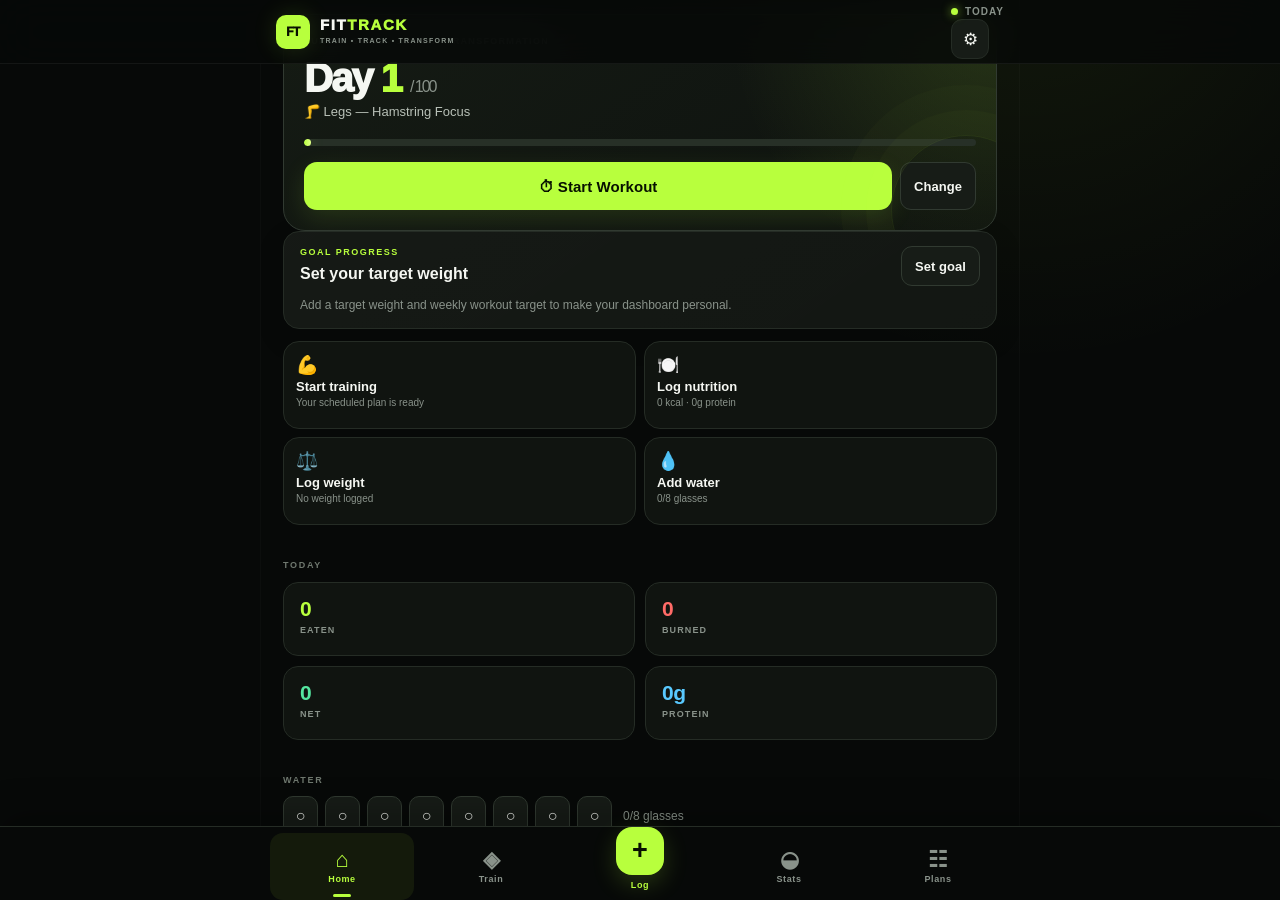
==== commit f8395179: "Add files via upload" ====
--- a/index.html
+++ b/index.html
@@ -6,843 +6,58 @@
 <meta name="theme-color" content="#0d0d0d">
 <meta name="apple-mobile-web-app-capable" content="yes">
 <meta name="apple-mobile-web-app-status-bar-style" content="black-translucent">
-<meta name="apple-mobile-web-app-title" content="FitTrack">
+<meta name="apple-mobile-web-app-title" content="FitTrack Pro">
+<meta name="description" content="Offline-first workout, nutrition and fitness tracking PWA.">
 <title>FitTrack Pro</title>
 <link rel="manifest" href="manifest.json">
 <link rel="icon" href="icon.svg" type="image/svg+xml">
 <link rel="apple-touch-icon" href="icon-192.png">
-<style>
-*,*::before,*::after{box-sizing:border-box;margin:0;padding:0;-webkit-tap-highlight-color:transparent;}
-input,button,select,textarea{font-family:inherit;font-size:inherit;color:inherit;}
-button{cursor:pointer;}
-:root{
-  --bg:#0d0d0d;--card:#161616;--card2:#1e1e1e;--line:#282828;
-  --accent:#c9ff3e;--adim:rgba(201,255,62,.12);--abrd:rgba(201,255,62,.28);
-  --red:#ff4f4f;--rdim:rgba(255,79,79,.12);--rbrd:rgba(255,79,79,.3);
-  --blue:#3ecfff;--bdim:rgba(62,207,255,.1);--bbrd:rgba(62,207,255,.25);
-  --green:#3effa0;--gdim:rgba(62,255,160,.1);--gbrd:rgba(62,255,160,.25);
-  --orange:#ff8c3e;--purple:#b57bff;
-  --text:#f0f0f0;--sub:#7a7a8a;--faint:#333;
-  --sb:56px;--rb:80px;--nav:64px;
-  --safe:env(safe-area-inset-bottom,0px);--r:12px;
-}
-html,body{height:100%;overflow:hidden;background:var(--bg);color:var(--text);
-  font-family:-apple-system,BlinkMacSystemFont,'Segoe UI',Roboto,sans-serif;
-  font-size:15px;line-height:1.5;}
-#app{position:fixed;inset:0;display:flex;flex-direction:column;
-  padding-bottom:calc(var(--nav) + var(--safe));}
-#scroll{flex:1;overflow-y:auto;overflow-x:hidden;-webkit-overflow-scrolling:touch;
-  padding-top:0;transition:padding-top .15s;}
-#scroll::-webkit-scrollbar{display:none;}
-
-/* ── SESSION BAR ────────── */
-#session-bar{display:none;position:fixed;top:0;left:0;right:0;height:var(--sb);
-  background:rgba(13,13,13,.97);backdrop-filter:blur(14px);
-  border-bottom:1px solid var(--line);z-index:200;
-  align-items:center;padding:0 14px;gap:10px;}
-#session-bar.on{display:flex;}
-.sb-blk{text-align:center;flex-shrink:0;}
-.sb-lbl{font-size:9px;font-weight:700;letter-spacing:1.5px;color:var(--sub);
-  text-transform:uppercase;line-height:1;margin-bottom:3px;}
-.sb-val{font-size:20px;font-weight:800;line-height:1;font-variant-numeric:tabular-nums;}
-.sb-mid{flex:1;}
-.sb-prog-bar{height:5px;background:var(--faint);border-radius:3px;margin-bottom:4px;overflow:hidden;}
-.sb-prog-fill{height:100%;background:var(--accent);border-radius:3px;transition:width .3s;}
-.sb-prog-lbl{font-size:10px;color:var(--sub);text-align:center;}
-.sb-nav-btn{background:var(--adim);border:1px solid var(--abrd);color:var(--accent);
-  border-radius:8px;padding:5px 10px;font-size:11px;font-weight:700;flex-shrink:0;}
-
-/* ── REST BAR — BIGGER ──── */
-#rest-bar{display:none;position:fixed;top:var(--sb);left:0;right:0;height:var(--rb);
-  background:rgba(13,13,13,.98);backdrop-filter:blur(16px);
-  border-bottom:2px solid rgba(201,255,62,.2);z-index:199;
-  align-items:center;padding:0 16px;gap:14px;}
-#rest-bar.on{display:flex;}
-.rb-ring{position:relative;width:76px;height:76px;flex-shrink:0;}
-.rb-ring svg{width:76px;height:76px;}
-.rb-center{position:absolute;inset:0;display:flex;flex-direction:column;
-  align-items:center;justify-content:center;}
-.rb-count{font-size:21px;font-weight:900;color:var(--accent);
-  font-variant-numeric:tabular-nums;line-height:1;}
-.rb-label{font-size:10px;font-weight:700;color:var(--sub);margin-top:1px;}
-.rb-info{flex:1;}
-.rb-title{font-size:14px;font-weight:800;color:var(--accent);}
-.rb-sub{font-size:11px;color:var(--sub);margin-top:2px;}
-.rb-btns{display:flex;flex-direction:column;gap:5px;flex-shrink:0;}
-.rb-row{display:flex;gap:5px;}
-.rb-btn{background:var(--card2);border:1px solid var(--line);color:var(--text);
-  border-radius:7px;padding:6px 11px;font-size:12px;font-weight:600;}
-.rb-btn:active{border-color:var(--accent);color:var(--accent);}
-.rb-skip{background:var(--adim);border:1px solid var(--abrd);color:var(--accent);
-  border-radius:7px;padding:6px 14px;font-size:12px;font-weight:700;text-align:center;}
-
-/* ── REST OVERLAY (tap to expand) ── */
-#rest-overlay{display:none;position:fixed;inset:0;z-index:600;
-  background:rgba(0,0,0,.92);flex-direction:column;
-  align-items:center;justify-content:center;gap:20px;}
-#rest-overlay.on{display:flex;}
-.rov-ring{position:relative;width:286px;height:286px;}
-.rov-ring svg{width:286px;height:286px;}
-.rov-center{position:absolute;inset:0;display:flex;flex-direction:column;
-  align-items:center;justify-content:center;}
-.rov-count{font-size:78px;font-weight:900;color:var(--accent);
-  font-variant-numeric:tabular-nums;line-height:1;}
-.rov-label{font-size:17px;font-weight:700;color:var(--sub);margin-top:6px;}
-.rov-btns{display:flex;gap:10px;flex-wrap:wrap;justify-content:center;}
-.rov-btn{background:var(--card2);border:1px solid var(--line);color:var(--text);
-  border-radius:10px;padding:12px 22px;font-size:16px;font-weight:700;}
-.rov-btn:active{border-color:var(--accent);color:var(--accent);}
-.rov-skip{background:var(--adim);border:1px solid var(--abrd);color:var(--accent);
-  border-radius:10px;padding:12px 28px;font-size:16px;font-weight:800;}
-
-/* ── BOTTOM NAV ─────────── */
-#nav{position:fixed;bottom:0;left:0;right:0;
-  height:calc(var(--nav) + var(--safe));padding-bottom:var(--safe);
-  background:rgba(13,13,13,.97);backdrop-filter:blur(14px);
-  border-top:1px solid var(--line);display:flex;align-items:stretch;z-index:300;}
-.nb{flex:1;display:flex;flex-direction:column;align-items:center;justify-content:center;
-  gap:3px;background:none;border:none;color:var(--sub);padding:0;transition:color .15s;}
-.nb.on{color:var(--accent);}
-.nb i{font-size:22px;line-height:1;}
-.nb span{font-size:10px;font-weight:600;letter-spacing:.3px;}
-
-
-/* ── 2.0 GOALS / QUICK ACTIONS ── */
-.goal-strip,.goal-dashboard{padding:14px 16px;background:linear-gradient(145deg,var(--card),#1a1d15);}
-.goal-strip-head{display:flex;justify-content:space-between;align-items:center;gap:12px;}
-.goal-kicker{font-size:9px;font-weight:800;letter-spacing:1.5px;color:var(--accent);}
-.goal-title{font-size:16px;font-weight:800;margin-top:2px;}
-.goal-bar{height:8px;background:var(--faint);border-radius:99px;overflow:hidden;margin-top:12px;}
-.goal-bar>div{height:100%;background:var(--accent);border-radius:inherit;transition:width .3s;}
-.goal-meta{display:flex;justify-content:space-between;gap:10px;margin-top:7px;font-size:10px;color:var(--sub);}
-.goal-empty{font-size:12px;color:var(--sub);padding-top:10px;line-height:1.5;}
-.quick-grid{display:grid;grid-template-columns:1fr 1fr;gap:8px;}
-.quick-card{min-height:88px;text-align:left;padding:12px;background:var(--card);border:1px solid var(--line);border-radius:var(--r);color:var(--text);display:flex;flex-direction:column;gap:3px;}
-.quick-card:active{border-color:var(--accent);transform:scale(.985);}
-.quick-card span{font-size:18px;} .quick-card strong{font-size:13px;} .quick-card small{font-size:10px;color:var(--sub);}
-.snapshot-grid{display:grid;grid-template-columns:repeat(4,1fr);gap:7px;}
-.snap{background:var(--card);border:1px solid var(--line);border-radius:var(--r);padding:12px 5px;text-align:center;}
-.snap b{display:block;font-size:17px;color:var(--accent);line-height:1.1;}
-.snap span{display:block;font-size:8px;color:var(--sub);text-transform:uppercase;letter-spacing:.4px;margin-top:4px;}
-@media(max-width:390px){.rov-ring{width:248px;height:248px}.rov-ring svg{width:248px;height:248px}.rov-count{font-size:68px}.rb-ring{width:72px;height:72px}.rb-ring svg{width:72px;height:72px}.rb-count{font-size:20px}.snapshot-grid{grid-template-columns:repeat(2,1fr);}}
-
-/* ── MODAL ──────────────── */
-#modal-root .backdrop{position:fixed;inset:0;background:rgba(0,0,0,.75);
-  z-index:500;display:flex;align-items:flex-end;}
-#modal-root .sheet{background:var(--bg);width:100%;border-radius:16px 16px 0 0;
-  max-height:92vh;overflow-y:auto;padding-bottom:calc(var(--safe)+16px);
-  animation:slideUp .22s ease;}
-@keyframes slideUp{from{transform:translateY(60px);opacity:0}to{transform:translateY(0);opacity:1}}
-.modal-head{display:flex;align-items:center;justify-content:space-between;padding:16px;
-  position:sticky;top:0;background:var(--bg);border-bottom:1px solid var(--line);z-index:1;}
-.modal-title{font-size:17px;font-weight:700;}
-.modal-close{width:32px;height:32px;border-radius:50%;background:var(--card2);border:none;
-  display:flex;align-items:center;justify-content:center;font-size:18px;color:var(--sub);}
-
-/* ── SUMMARY OVERLAY ────── */
-#summary-overlay{display:none;position:fixed;inset:0;z-index:700;
-  background:rgba(0,0,0,.95);overflow-y:auto;}
-#summary-overlay.on{display:block;}
-.sum-inner{min-height:100%;display:flex;flex-direction:column;
-  align-items:stretch;padding:0 0 calc(var(--safe)+24px);}
-.sum-header{background:linear-gradient(135deg,#0d1a00 0%,#1a2e00 100%);
-  padding:32px 24px 24px;position:relative;}
-.sum-header::after{content:'';position:absolute;bottom:0;left:0;right:0;height:1px;
-  background:linear-gradient(90deg,transparent,var(--accent),transparent);}
-.sum-close{position:absolute;top:16px;right:16px;width:36px;height:36px;
-  background:rgba(255,255,255,.1);border:none;border-radius:50%;
-  color:var(--text);font-size:18px;display:flex;align-items:center;justify-content:center;}
-.sum-brand{font-size:11px;font-weight:800;letter-spacing:2px;color:var(--accent);
-  text-transform:uppercase;margin-bottom:10px;}
-.sum-plan{font-size:28px;font-weight:800;color:var(--text);margin-bottom:4px;}
-.sum-date{font-size:13px;color:var(--sub);}
-.sum-big{display:flex;align-items:flex-end;gap:8px;margin-top:16px;}
-.sum-big-val{font-size:64px;font-weight:900;color:var(--accent);line-height:1;
-  font-variant-numeric:tabular-nums;}
-.sum-big-unit{font-size:20px;font-weight:600;color:var(--sub);margin-bottom:10px;}
-.sum-body{padding:20px 16px;display:grid;gap:12px;}
-.sum-grid{display:grid;grid-template-columns:1fr 1fr;gap:10px;}
-.sum-card{background:var(--card);border:1px solid var(--line);border-radius:var(--r);
-  padding:16px 14px;}
-.sum-card-val{font-size:28px;font-weight:800;line-height:1;margin-bottom:4px;}
-.sum-card-label{font-size:10px;font-weight:700;letter-spacing:1px;color:var(--sub);
-  text-transform:uppercase;}
-.sum-card-sub{font-size:11px;color:var(--sub);margin-top:3px;}
-.sum-pr-box{background:linear-gradient(135deg,rgba(201,255,62,.08),rgba(201,255,62,.03));
-  border:1px solid var(--abrd);border-radius:var(--r);padding:16px;}
-.sum-hr-box{background:linear-gradient(135deg,rgba(255,79,79,.08),rgba(255,79,79,.03));
-  border:1px solid rgba(255,79,79,.25);border-radius:var(--r);padding:16px;}
-.sum-actions{padding:0 16px;display:grid;gap:10px;}
-
-/* ── TOAST ──────────────── */
-#toast{position:fixed;bottom:calc(var(--nav)+var(--safe)+10px);left:50%;
-  transform:translateX(-50%);background:var(--card);border:1px solid var(--line);
-  padding:10px 20px;border-radius:24px;font-size:13px;font-weight:600;
-  z-index:1000;transition:opacity .3s;pointer-events:none;white-space:nowrap;
-  box-shadow:0 4px 24px rgba(0,0,0,.6);opacity:0;}
-#toast.ok{color:var(--accent);border-color:var(--abrd);}
-#toast.err{color:var(--red);border-color:var(--rbrd);}
-
-/* ── PAGE ───────────────── */
-.page{animation:rise .2s ease both;padding-bottom:16px;}
-@keyframes rise{from{opacity:0;transform:translateY(8px)}to{opacity:1;transform:translateY(0)}}
-.pg-title{font-size:22px;font-weight:800;padding:18px 16px 2px;}
-.pg-sub{font-size:13px;color:var(--sub);padding:0 16px 14px;}
-.sec{font-size:10px;font-weight:700;letter-spacing:1.8px;color:var(--sub);
-  text-transform:uppercase;padding:18px 16px 8px;}
-
-/* ── CARDS ──────────────── */
-.card{background:var(--card);border:1px solid var(--line);border-radius:var(--r);}
-.mx{margin:0 16px;}.mb8{margin-bottom:8px;}.mb12{margin-bottom:12px;}.pad{padding:14px 16px;}
-
-/* ── BUTTONS ────────────── */
-.btn{display:flex;align-items:center;justify-content:center;gap:6px;
-  width:100%;padding:13px;border-radius:var(--r);border:none;
-  font-size:15px;font-weight:700;transition:all .15s;}
-.btn:active{transform:scale(.97);}
-.btn-a{background:var(--accent);color:#000;}.btn-a:active{background:#b0e030;}
-.btn-o{background:var(--card2);color:var(--text);border:1px solid var(--line);}
-.btn-r{background:var(--rdim);color:var(--red);border:1px solid var(--rbrd);}
-.btn-b{background:var(--bdim);color:var(--blue);border:1px solid var(--bbrd);}
-.btn-g{background:var(--gdim);color:var(--green);border:1px solid var(--gbrd);}
-.btn-sm{padding:9px 14px;font-size:13px;border-radius:9px;width:auto;}
-
-/* ── INPUTS ─────────────── */
-.inp{width:100%;background:var(--card2);border:1px solid var(--line);
-  border-radius:9px;color:var(--text);padding:11px 14px;font-size:15px;
-  transition:border-color .15s;}
-.inp:focus{outline:none;border-color:var(--accent);}
-.inp::placeholder{color:var(--faint);}
-.inp-sm{padding:9px 10px;font-size:14px;text-align:center;}
-.lbl{display:block;font-size:10px;font-weight:700;letter-spacing:1px;
-  color:var(--sub);text-transform:uppercase;margin-bottom:5px;}
-
-/* ── PILLS ──────────────── */
-.pill{display:inline-flex;align-items:center;padding:3px 9px;
-  border-radius:20px;font-size:11px;font-weight:700;letter-spacing:.3px;}
-.pa{background:var(--adim);color:var(--accent);border:1px solid var(--abrd);}
-.pb{background:var(--bdim);color:var(--blue);border:1px solid var(--bbrd);}
-.pg{background:var(--gdim);color:var(--green);border:1px solid var(--gbrd);}
-.pr{background:var(--rdim);color:var(--red);border:1px solid var(--rbrd);}
-.po{background:rgba(255,140,62,.1);color:var(--orange);border:1px solid rgba(255,140,62,.3);}
-
-/* ── HOME ───────────────── */
-.hero{margin:14px 16px;padding:18px;background:var(--card);border-radius:14px;
-  border:1px solid var(--line);border-left:4px solid var(--accent);}
-.hero-day{font-size:11px;font-weight:700;letter-spacing:1.5px;color:var(--sub);
-  text-transform:uppercase;margin-bottom:5px;}
-.hero-title{font-size:26px;font-weight:800;line-height:1.1;margin-bottom:3px;}
-.hero-sub{font-size:13px;color:var(--sub);margin-bottom:14px;}
-.prog-wrap{height:8px;background:var(--faint);border-radius:4px;overflow:hidden;margin-bottom:14px;}
-.prog-fill{height:100%;background:var(--accent);border-radius:4px;transition:width .5s ease;}
-.macro-row{display:grid;grid-template-columns:repeat(4,1fr);gap:8px;padding:0 16px;}
-.mc{background:var(--card);border:1px solid var(--line);border-radius:var(--r);
-  padding:12px 8px;text-align:center;}
-.mc .v{font-size:18px;font-weight:800;line-height:1;margin-bottom:3px;}
-.mc .l{font-size:9px;font-weight:700;letter-spacing:.5px;text-transform:uppercase;color:var(--sub);}
-.water-row{display:flex;align-items:center;gap:7px;flex-wrap:wrap;padding:0 16px;}
-.gl{width:34px;height:34px;border-radius:7px;border:2px solid var(--line);
-  background:var(--card2);font-size:16px;
-  display:flex;align-items:center;justify-content:center;transition:all .15s;}
-.gl.on{background:var(--bdim);border-color:var(--bbrd);}
-.upcoming-row{display:flex;align-items:center;gap:10px;padding:11px 14px;
-  border-bottom:1px solid var(--line);}
-.upcoming-row:last-child{border-bottom:none;}
-
-/* ── WORKOUT ────────────── */
-.ex-card{background:var(--card);border:1px solid var(--line);border-radius:var(--r);
-  margin:0 16px 10px;transition:border-color .25s;}
-.ex-card.done{border-color:var(--abrd);}
-.ex-head{display:flex;align-items:flex-start;justify-content:space-between;padding:13px 14px 0;}
-.ex-num{font-size:26px;font-weight:800;color:var(--faint);line-height:1;min-width:28px;flex-shrink:0;}
-.ex-meta{flex:1;margin-left:8px;}
-.ex-name{font-size:15px;font-weight:700;}
-.ex-scheme{font-size:12px;color:var(--accent);font-weight:600;margin-top:2px;}
-.ex-note{padding:5px 14px 0 50px;font-size:12px;color:var(--sub);font-style:italic;}
-.ex-prev{margin:7px 14px 0;padding:7px 10px;background:var(--bdim);
-  border:1px solid var(--bbrd);border-radius:8px;font-size:12px;color:var(--blue);}
-.ex-prev.none{background:rgba(255,255,255,.03);border-color:var(--line);color:var(--sub);}
-.set-tbl{padding:10px 14px 12px;}
-.set-head{display:grid;grid-template-columns:28px 1fr 1fr 40px;gap:6px;margin-bottom:6px;}
-.set-head span{font-size:9px;font-weight:700;letter-spacing:1.5px;
-  color:var(--sub);text-transform:uppercase;text-align:center;}
-.set-row{display:grid;grid-template-columns:28px 1fr 1fr 40px;gap:6px;
-  align-items:center;padding:3px 0;border-radius:6px;}
-.set-row.done{background:var(--adim);}
-.sn{font-size:12px;font-weight:700;color:var(--faint);text-align:center;}
-.si{background:var(--card2);border:1px solid var(--line);border-radius:7px;
-  color:var(--text);padding:9px 6px;font-size:15px;font-weight:600;
-  text-align:center;width:100%;transition:border-color .15s;}
-.si:focus{outline:none;border-color:var(--accent);}
-.si[readonly]{background:var(--adim);border-color:var(--abrd);color:var(--accent);}
-.sc{width:40px;height:38px;border-radius:8px;border:2px solid var(--line);
-  background:transparent;color:var(--faint);font-size:18px;font-weight:700;
-  display:flex;align-items:center;justify-content:center;transition:all .15s;}
-.sc:active{transform:scale(.88);}
-.sc.on{background:var(--accent);border-color:var(--accent);color:#000;}
-.cardio-row{display:flex;align-items:center;justify-content:space-between;
-  padding:10px 14px 12px;gap:10px;}
-
-/* ── FOOD ───────────────── */
-.ring-wrap{position:relative;width:96px;height:96px;flex-shrink:0;}
-.ring-wrap svg{width:96px;height:96px;}
-.ring-center{position:absolute;inset:0;display:flex;flex-direction:column;
-  align-items:center;justify-content:center;}
-.ring-val{font-size:20px;font-weight:800;color:var(--accent);line-height:1;}
-.ring-lbl{font-size:10px;color:var(--sub);margin-top:2px;}
-.food-item{display:flex;align-items:center;gap:8px;padding:10px 14px;
-  border-bottom:1px solid var(--line);}
-.food-item:last-child{border-bottom:none;}
-.fi-info{flex:1;}
-.fi-nm{font-size:14px;font-weight:600;}
-.fi-mc{font-size:11px;color:var(--sub);margin-top:2px;}
-.fi-right{display:flex;align-items:center;gap:6px;flex-shrink:0;}
-.fi-cal{font-size:14px;font-weight:700;color:var(--accent);}
-.fi-qty-wrap{display:flex;align-items:center;gap:4px;}
-.fi-qty-btn{width:26px;height:26px;border-radius:50%;background:var(--card2);
-  border:1px solid var(--line);font-size:14px;font-weight:800;
-  display:flex;align-items:center;justify-content:center;color:var(--text);}
-.fi-qty-btn:active{border-color:var(--accent);color:var(--accent);}
-.fi-qty-val{font-size:13px;font-weight:700;min-width:24px;text-align:center;color:var(--text);}
-.fi-rm{background:none;border:none;color:var(--faint);font-size:20px;padding:4px 6px;border-radius:6px;}
-.fi-rm:active{color:var(--red);}
-.food-res{background:var(--card2);border:1px solid var(--line);border-radius:9px;
-  padding:11px 14px;display:flex;justify-content:space-between;align-items:center;margin-bottom:6px;}
-.food-res:active{border-color:var(--accent);}
-
-/* ── COOK MEAL ──────────── */
-.ing-row{display:flex;align-items:center;gap:8px;padding:8px 0;
-  border-bottom:1px solid var(--line);}
-.ing-row:last-child{border-bottom:none;}
-
-/* ── DASHBOARD ──────────── */
-.dash-stats{display:grid;grid-template-columns:repeat(3,1fr);gap:8px;padding:0 16px;}
-.ds{background:var(--card);border:1px solid var(--line);border-radius:var(--r);
-  padding:12px 8px;text-align:center;}
-.ds .v{font-size:22px;font-weight:800;color:var(--accent);line-height:1;margin-bottom:3px;}
-.ds .l{font-size:9px;font-weight:700;letter-spacing:.5px;text-transform:uppercase;color:var(--sub);}
-.chart-box{background:var(--card);border:1px solid var(--line);border-radius:var(--r);padding:14px;overflow:hidden;}
-.pr-row{display:flex;align-items:center;justify-content:space-between;
-  padding:9px 0;border-bottom:1px solid var(--line);}
-.pr-row:last-child{border-bottom:none;}
-.pr-name{font-size:13px;font-weight:600;}
-.pr-val{font-size:14px;font-weight:800;color:var(--accent);}
-.pr-date{font-size:10px;color:var(--sub);margin-top:2px;}
-
-/* ── HISTORY ────────────── */
-.hi-row{display:flex;align-items:center;gap:12px;padding:12px 16px;
-  border-bottom:1px solid var(--line);}
-.hi-row:last-child{border-bottom:none;}
-.hi-row:active{background:var(--card2);}
-.hi-date{font-size:13px;font-weight:700;min-width:58px;color:var(--sub);}
-.hi-info{flex:1;}
-.hi-split{font-size:14px;font-weight:600;}
-.hi-sub{font-size:11px;color:var(--sub);margin-top:2px;}
-
-/* ── PLANS ──────────────── */
-.sub-tabs{display:flex;border-bottom:1px solid var(--line);}
-.st{flex:1;padding:12px 6px;font-size:11px;font-weight:700;letter-spacing:.3px;
-  background:none;border:none;color:var(--sub);border-bottom:2px solid transparent;}
-.st.on{color:var(--accent);border-bottom-color:var(--accent);}
-.plan-row{display:flex;align-items:center;gap:12px;padding:12px 16px;
-  border-bottom:1px solid var(--line);}
-.plan-row:last-child{border-bottom:none;}
-.plan-em{font-size:22px;flex-shrink:0;}
-.plan-info{flex:1;}
-.plan-name{font-size:15px;font-weight:700;}
-.plan-sub{font-size:11px;color:var(--sub);margin-top:2px;}
-.plan-actions{display:flex;gap:6px;}
-.icon-btn{width:34px;height:34px;border-radius:8px;background:var(--card2);
-  border:1px solid var(--line);display:flex;align-items:center;justify-content:center;font-size:15px;}
-.icon-btn:active{border-color:var(--accent);}
-.ex-lib-row{display:flex;align-items:center;gap:10px;padding:11px 16px;
-  border-bottom:1px solid var(--line);}
-.ex-lib-row:last-child{border-bottom:none;}
-.ex-lib-mg{font-size:10px;font-weight:700;letter-spacing:.5px;
-  text-transform:uppercase;color:var(--sub);margin-top:2px;}
-.sch-row{display:flex;align-items:center;justify-content:space-between;
-  padding:12px 16px;border-bottom:1px solid var(--line);}
-.sch-row:last-child{border-bottom:none;}
-.sch-day{font-size:14px;font-weight:700;min-width:60px;}
-.sch-plan{font-size:13px;color:var(--sub);}
-.sch-change{background:var(--card2);border:1px solid var(--line);
-  border-radius:8px;padding:6px 12px;font-size:12px;font-weight:600;color:var(--text);}
-.pb-ex-row{display:flex;align-items:center;gap:10px;padding:10px 14px;
-  border-bottom:1px solid var(--line);}
-.pb-ex-row:last-child{border-bottom:none;}
-.pb-ex-name{flex:1;font-size:14px;font-weight:600;}
-.pb-move{display:flex;flex-direction:column;gap:2px;flex-shrink:0;}
-.pb-mv-btn{background:var(--card2);border:1px solid var(--line);border-radius:5px;
-  width:26px;height:22px;font-size:12px;display:flex;align-items:center;justify-content:center;}
-.pb-mv-btn:active{border-color:var(--accent);}
-.pb-rm{background:none;border:none;font-size:18px;color:var(--faint);padding:4px;}
-.pb-rm:active{color:var(--red);}
-.es-set-row{display:grid;grid-template-columns:24px 1fr 1fr 36px;gap:6px;
-  align-items:center;padding:4px 0;}
-
-/* =========================================================
-   FITTRACK REDESIGN v5 — mobile-first fitness dashboard
-   Visual layer only: existing app.js data/state/actions stay intact.
-   ========================================================= */
-:root{
-  --bg:#070908;
-  --card:#101410;
-  --card2:#171c17;
-  --card3:#1d241d;
-  --line:#252c25;
-  --line2:#313a31;
-  --accent:#b8ff3d;
-  --accent2:#e0ff9b;
-  --adim:rgba(184,255,61,.10);
-  --abrd:rgba(184,255,61,.25);
-  --red:#ff6b67;
-  --blue:#59c9ff;
-  --green:#55e6a0;
-  --orange:#ffb25b;
-  --purple:#b996ff;
-  --text:#f5f7f2;
-  --sub:#89928a;
-  --faint:#465046;
-  --r:16px;
-  --nav:74px;
-  --header:64px;
-}
-html,body{
-  background:
-    radial-gradient(circle at 80% -10%,rgba(184,255,61,.07),transparent 32%),
-    var(--bg);
-  color:var(--text);
-  font-family:Inter,-apple-system,BlinkMacSystemFont,"Segoe UI",Roboto,sans-serif;
-  font-size:15px;
-}
-body:before{
-  content:"";
-  position:fixed;inset:0;pointer-events:none;z-index:-1;
-  background-image:linear-gradient(rgba(255,255,255,.018) 1px,transparent 1px);
-  background-size:100% 48px;
-}
-#app{
-  padding-bottom:calc(var(--nav) + var(--safe));
-}
-#scroll{
-  padding-top:var(--header);
-  max-width:760px;
-  width:100%;
-  margin:0 auto;
-}
-#app-header{
-  position:fixed;
-  top:0;left:0;right:0;
-  height:var(--header);
-  z-index:180;
-  display:flex;
-  align-items:center;
-  justify-content:space-between;
-  padding:0 max(16px,calc((100vw - 760px)/2 + 16px));
-  background:rgba(7,9,8,.84);
-  border-bottom:1px solid rgba(255,255,255,.055);
-  backdrop-filter:blur(20px);
-}
-.brand-lockup{display:flex;align-items:center;gap:10px}
-.brand-mark{
-  width:34px;height:34px;border-radius:10px;
-  display:grid;place-items:center;
-  background:var(--accent);color:#071000;
-  font-size:12px;font-weight:950;letter-spacing:-.5px;
-  box-shadow:0 0 24px rgba(184,255,61,.14);
-}
-.brand-name{font-size:15px;font-weight:950;letter-spacing:1.6px;line-height:1}
-.brand-name span{color:var(--accent)}
-.brand-tag{font-size:7px;letter-spacing:1.25px;color:var(--sub);margin-top:4px;font-weight:800}
-.header-status{
-  display:flex;align-items:center;gap:7px;
-  font-size:10px;font-weight:800;text-transform:uppercase;
-  letter-spacing:1px;color:var(--sub);
-}
-.status-dot{width:7px;height:7px;border-radius:50%;background:var(--accent);box-shadow:0 0 10px rgba(184,255,61,.65)}
-
-.page{padding-bottom:26px;animation:rise .24s cubic-bezier(.2,.7,.2,1) both}
-.pg-title{
-  font-size:29px;letter-spacing:-1px;font-weight:900;
-  padding:24px 18px 3px;
-}
-.pg-sub{padding:0 18px 16px;color:var(--sub);font-size:13px}
-.sec{
-  padding:22px 18px 9px;
-  color:#6f786f;font-size:9px;letter-spacing:1.7px;font-weight:900;
-}
-.card{
-  background:linear-gradient(145deg,rgba(255,255,255,.025),rgba(255,255,255,.01)),var(--card);
-  border:1px solid var(--line);
-  border-radius:var(--r);
-  box-shadow:0 10px 30px rgba(0,0,0,.12);
-}
-.mx{margin-left:18px;margin-right:18px}
-.mb8{margin-bottom:8px}.mb12{margin-bottom:12px}
-.pad{padding:16px 17px}
-
-/* Home */
-.hero{
-  margin:14px 18px 0;
-  padding:20px;
-  border:1px solid var(--line2);
-  border-radius:22px;
-  background:
-    radial-gradient(circle at 100% 0%,rgba(184,255,61,.14),transparent 36%),
-    linear-gradient(145deg,#151b14,#0e120f);
-  border-left:1px solid var(--line2);
-  position:relative;overflow:hidden;
-}
-.hero:after{
-  content:"";position:absolute;right:-45px;bottom:-55px;
-  width:150px;height:150px;border-radius:50%;
-  border:1px solid rgba(184,255,61,.08);
-  box-shadow:0 0 0 25px rgba(184,255,61,.025),0 0 0 50px rgba(184,255,61,.018);
-}
-.hero-day{font-size:9px;letter-spacing:1.3px;font-weight:900;color:var(--sub);text-transform:uppercase}
-.hero-title{font-size:40px;font-weight:950;letter-spacing:-2px;line-height:1;margin:9px 0 4px}
-.hero-sub{font-size:13px;color:#b8c0b7;margin-bottom:18px}
-.prog-wrap{height:7px;background:#273027;border-radius:20px;margin-bottom:16px}
-.prog-fill{background:linear-gradient(90deg,var(--accent),#dfff8a);box-shadow:0 0 14px rgba(184,255,61,.25)}
-.btn{
-  min-height:48px;border-radius:13px;padding:13px 15px;
-  font-weight:850;letter-spacing:.05px;
-  border:1px solid transparent;
-}
-.btn-a{
-  background:var(--accent);color:#071000;
-  box-shadow:0 8px 24px rgba(184,255,61,.12);
-}
-.btn-o{background:var(--card2);border-color:var(--line2)}
-.btn-b{background:rgba(89,201,255,.09);border-color:rgba(89,201,255,.25);color:var(--blue)}
-.btn-g{background:rgba(85,230,160,.09);border-color:rgba(85,230,160,.25);color:var(--green)}
-.btn-r{background:rgba(255,107,103,.08);border-color:rgba(255,107,103,.25);color:var(--red)}
-.btn-sm{min-height:40px;padding:9px 13px;border-radius:11px}
-.macro-row{grid-template-columns:repeat(2,1fr);gap:10px;padding:0 18px}
-.mc{
-  text-align:left;padding:15px 16px;min-height:74px;
-  background:var(--card);border:1px solid var(--line);border-radius:15px;
-}
-.mc .v{font-size:21px;font-weight:900;letter-spacing:-.4px}
-.mc .l{font-size:9px;letter-spacing:1.1px;margin-top:5px;color:var(--sub)}
-.water-row{padding:0 18px;gap:7px}
-.gl{width:35px;height:35px;border-radius:10px;border:1px solid var(--line2);background:var(--card2)}
-.gl.on{background:rgba(89,201,255,.12);border-color:rgba(89,201,255,.4);box-shadow:inset 0 0 15px rgba(89,201,255,.08)}
-.upcoming-row{padding:14px 16px;border-bottom-color:var(--line)}
-.upcoming-row:first-child{background:rgba(184,255,61,.025)}
-
-/* Inputs */
-.inp{
-  background:#0b0e0b;border:1px solid var(--line2);border-radius:11px;
-  min-height:46px;padding:11px 13px;color:var(--text)
-}
-.inp:focus{border-color:var(--accent);box-shadow:0 0 0 3px rgba(184,255,61,.07)}
-.lbl{font-size:9px;letter-spacing:1.2px;color:#747e75;margin-bottom:7px;font-weight:900}
-
-/* Workout */
-.ex-card{
-  margin:0 18px 12px;border-radius:18px;
-  background:linear-gradient(145deg,#121712,#0e120f);
-  border-color:var(--line);
-  overflow:hidden;
-}
-.ex-card.done{border-color:rgba(184,255,61,.34);box-shadow:0 8px 25px rgba(184,255,61,.05)}
-.ex-head{padding:17px 16px 4px}
-.ex-num{font-size:24px;color:#394238;font-weight:950}
-.ex-meta{margin-left:10px}
-.ex-name{font-size:16px;font-weight:850;letter-spacing:-.2px}
-.ex-scheme{font-size:11px;color:var(--accent);font-weight:850;margin-top:4px}
-.ex-note{padding:7px 16px 0 52px;color:#778078;font-size:11px}
-.ex-prev{margin:10px 16px 0;padding:9px 11px;border-radius:10px;background:rgba(89,201,255,.07);border:1px solid rgba(89,201,255,.17);font-size:11px}
-.set-tbl{padding:12px 16px 16px}
-.set-head{grid-template-columns:25px 1fr 1fr 42px;gap:8px}
-.set-row{grid-template-columns:25px 1fr 1fr 42px;gap:8px;padding:4px;border-radius:10px}
-.set-row.done{background:rgba(184,255,61,.07)}
-.si{height:44px;background:#090c09;border-color:#293129;border-radius:10px;font-size:15px}
-.sc{width:42px;height:42px;border-radius:11px;border:1px solid #303830;background:#171c17;color:#667066}
-.sc.on{background:var(--accent);border-color:var(--accent);color:#061000;box-shadow:0 5px 15px rgba(184,255,61,.15)}
-.cardio-row{padding:13px 16px 16px}
-
-/* Food */
-.ring-wrap{width:112px;height:112px}
-.ring-wrap svg{width:112px;height:112px}
-.ring-val{font-size:22px}
-.food-item{padding:13px 16px}
-.fi-nm{font-size:14px;font-weight:750}
-.fi-cal{font-size:13px}
-.fi-qty-btn{width:30px;height:30px}
-.food-res{padding:13px 15px;border-radius:12px}
-
-/* Stats */
-.dash-stats{grid-template-columns:repeat(3,1fr);gap:9px;padding:0 18px}
-.ds{padding:14px 8px;border-radius:14px;background:var(--card)}
-.ds .v{font-size:21px}
-.chart-box{border-radius:16px;background:var(--card);border-color:var(--line);padding:16px}
-.pr-row{padding:12px 0}
-
-/* History / Plans */
-.hi-row{padding:15px 17px}
-.hi-date{min-width:64px;font-size:11px;font-weight:850}
-.hi-split{font-size:14px}
-.sub-tabs{
-  margin:0 18px;border:1px solid var(--line);border-radius:13px;
-  overflow:hidden;background:var(--card)
-}
-.st{padding:11px 5px;border:0}
-.st.on{background:var(--accent);color:#081000;border-radius:9px;margin:3px}
-.plan-row{padding:14px 16px}
-.plan-em{width:38px;height:38px;display:grid;place-items:center;background:var(--card2);border-radius:11px}
-.plan-name{font-size:14px;font-weight:800}
-.icon-btn{width:38px;height:38px;border-radius:10px;background:var(--card2);border-color:var(--line2)}
-.sch-row{padding:14px 17px}
-.sch-change{border-radius:9px;border-color:var(--line2);background:var(--card2)}
-.ex-lib-row{padding:13px 16px}
-.pb-ex-row{padding:12px 14px}
-
-/* Header/session/rest */
-#session-bar{
-  height:60px;background:rgba(7,9,8,.95);border-bottom-color:var(--line2);
-  box-shadow:0 10px 25px rgba(0,0,0,.25)
-}
-.sb-val{font-size:18px}.sb-lbl{font-size:8px}
-.sb-prog-bar{height:5px}.sb-nav-btn{border-radius:10px;padding:7px 10px}
-#rest-bar{
-  top:60px;height:82px;background:rgba(12,16,12,.98);
-  border-bottom:1px solid rgba(184,255,61,.2)
-}
-.rb-ring{width:76px;height:76px}.rb-ring svg{width:76px;height:76px}
-.rb-count{font-size:17px}
-#rest-overlay{background:rgba(4,6,4,.96);backdrop-filter:blur(16px)}
-.rov-count{font-size:76px;text-shadow:0 0 30px rgba(184,255,61,.12)}
-.rov-btn{border-radius:13px}
-.rov-skip{border-radius:13px}
-
-/* Bottom navigation */
-#nav{
-  height:calc(var(--nav) + var(--safe));
-  padding:6px max(10px,calc((100vw - 760px)/2 + 10px)) var(--safe);
-  gap:5px;
-  background:rgba(8,10,9,.94);
-  border-top:1px solid var(--line);
-  box-shadow:0 -12px 35px rgba(0,0,0,.28)
-}
-.nb{
-  border-radius:13px;gap:3px;position:relative;min-width:0;
-}
-.nb i{font-style:normal;font-size:22px;font-weight:800;line-height:1}
-.nb span{font-size:9px;font-weight:850;letter-spacing:.6px}
-.nb.on{background:rgba(184,255,61,.07)}
-.nb.on:after{
-  content:"";position:absolute;bottom:3px;width:18px;height:3px;
-  border-radius:4px;background:var(--accent)
-}
-.nb.nav-primary{margin-top:-17px}
-.nb.nav-primary i{
-  width:48px;height:48px;border-radius:16px;
-  display:grid;place-items:center;
-  background:var(--accent);color:#081000;
-  font-size:27px;box-shadow:0 8px 25px rgba(184,255,61,.18)
-}
-.nb.nav-primary span{margin-top:2px;color:var(--accent)}
-
-/* Dynamic settings button created by app.js */
-body > button{
-  top:13px !important;right:max(14px,calc((100vw - 760px)/2 + 14px)) !important;
-  width:38px !important;height:38px !important;
-  border-radius:12px !important;
-  background:var(--card) !important;border:1px solid var(--line2) !important;
-  font-size:16px !important;box-shadow:0 6px 20px rgba(0,0,0,.22)
-}
-
-/* Sheets / overlays */
-#modal-root .backdrop{background:rgba(0,0,0,.72);backdrop-filter:blur(7px)}
-#modal-root .sheet{
-  max-width:760px;margin:0 auto;background:#0a0d0a;
-  border:1px solid var(--line);border-bottom:0;
-  border-radius:22px 22px 0 0;
-}
-.modal-head{padding:18px 18px;background:#0a0d0a;border-bottom-color:var(--line)}
-.modal-title{font-size:18px;font-weight:900}
-.modal-close{width:36px;height:36px;border-radius:11px;background:var(--card2);border:1px solid var(--line2)}
-#toast{
-  bottom:calc(var(--nav) + var(--safe) + 15px);
-  background:#151b15;border-color:#303830;border-radius:13px;
-  box-shadow:0 12px 30px rgba(0,0,0,.45)
-}
-
-/* Summary */
-#summary-overlay{background:#070908}
-.sum-header{
-  padding:42px 22px 28px;
-  background:
-    radial-gradient(circle at 100% 0%,rgba(184,255,61,.16),transparent 45%),
-    linear-gradient(145deg,#121a0e,#0b0e0b);
-}
-.sum-brand{font-size:9px;letter-spacing:1.7px}
-.sum-plan{font-size:30px;letter-spacing:-.7px}
-.sum-big-val{font-size:70px}
-.sum-body{padding:20px 18px}
-.sum-card{border-radius:15px;background:var(--card)}
-.sum-pr-box,.sum-hr-box{border-radius:15px}
-
-/* Accessibility + touch */
-button,.nb,.icon-btn,.sc,.gl{touch-action:manipulation}
-button:focus-visible,input:focus-visible,select:focus-visible{
-  outline:2px solid var(--accent);outline-offset:2px
-}
-.header-icon{
-  width:38px;height:38px;border-radius:11px;background:var(--card2);
-  border:1px solid var(--line);display:flex;align-items:center;justify-content:center;
-  font-size:17px;color:var(--text);
-}
-.header-icon:active{transform:scale(.96);border-color:var(--accent);color:var(--accent);}
-
-@media (min-width:761px){
-  #scroll{border-left:1px solid rgba(255,255,255,.025);border-right:1px solid rgba(255,255,255,.025)}
-}
-@media (max-width:390px){
-  .hero{margin-left:14px;margin-right:14px}
-  .mx{margin-left:14px;margin-right:14px}
-  .macro-row,.dash-stats,.water-row{padding-left:14px;padding-right:14px}
-  .pg-title,.pg-sub,.sec{padding-left:14px;padding-right:14px}
-  .ex-card{margin-left:14px;margin-right:14px}
-  .nb span{font-size:8px}
-}
-
-
-/* Phase 3 intelligence */
-.recovery-card{display:flex;align-items:center;justify-content:space-between;gap:12px;padding:13px 14px}
-.recovery-card>div:first-child,.recovery-analytics{display:flex;align-items:center;gap:12px}
-.recovery-card strong,.recovery-analytics strong{display:block;font-size:13px}.recovery-card span,.recovery-analytics span{display:block;color:var(--sub);font-size:11px;margin-top:2px}
-.recovery-score{width:42px;height:42px;border-radius:12px;background:var(--adim);border:1px solid var(--abrd);color:var(--accent);display:flex;align-items:center;justify-content:center;font-size:16px;font-weight:900;flex-shrink:0}.recovery-score.large{width:54px;height:54px;font-size:20px}
-.intel-card{padding:0}.intel-row{display:flex;gap:10px;padding:13px 14px;border-bottom:1px solid var(--line)}.intel-row:last-child{border-bottom:0}.intel-icon{width:30px;height:30px;border-radius:9px;background:var(--adim);color:var(--accent);display:flex;align-items:center;justify-content:center;font-weight:900;flex-shrink:0}.intel-row strong,.intel-row span,.intel-row small{display:block}.intel-row strong{font-size:13px}.intel-row span{font-size:12px;margin-top:2px}.intel-row small{font-size:10px;color:var(--sub);margin-top:2px}
-.muscle-row{padding:8px 14px}.muscle-head{display:flex;justify-content:space-between;font-size:12px;margin-bottom:5px}.muscle-head b{color:var(--sub);font-weight:600}.muscle-bar{height:6px;background:var(--faint);border-radius:99px;overflow:hidden}.muscle-bar i{display:block;height:100%;background:var(--accent);border-radius:inherit}
-.adherence-grid{display:grid;grid-template-columns:repeat(3,1fr);gap:8px}.adherence-grid>div{padding:10px 6px;background:var(--card2);border-radius:10px;text-align:center}.adherence-grid b{display:block;font-size:17px;color:var(--accent)}.adherence-grid span{display:block;font-size:9px;color:var(--sub);margin-top:3px}.muted-note{font-size:10px;color:var(--sub);margin-top:10px}
-.recovery-analytics{flex-wrap:wrap;padding:14px}.recovery-analytics>div:nth-child(2){flex:1;min-width:130px}.recovery-mini{width:100%;height:34px;display:flex;align-items:flex-end;gap:5px;padding-top:8px;border-top:1px solid var(--line)}.recovery-mini div{flex:1;background:var(--accent);border-radius:3px 3px 0 0;min-width:8px}.recovery-mini span{font-size:10px;color:var(--sub)}
-@media(max-width:390px){.rov-ring{width:248px;height:248px}.rov-ring svg{width:248px;height:248px}.rov-count{font-size:68px}.rb-ring{width:72px;height:72px}.rb-ring svg{width:72px;height:72px}.rb-count{font-size:20px}.adherence-grid{grid-template-columns:1fr}.recovery-card{align-items:flex-start}}
-
-
-/* ── WEARABLE CONNECTOR / PHASE 4 ── */
-.wear-card{background:linear-gradient(145deg,var(--card),#151b12);border:1px solid var(--line);border-radius:var(--r);padding:14px 16px;}
-.wear-head{display:flex;align-items:center;gap:12px}.wear-icon{width:44px;height:44px;border-radius:13px;background:var(--adim);border:1px solid var(--abrd);display:flex;align-items:center;justify-content:center;font-size:22px;flex-shrink:0}.wear-title{font-weight:800;font-size:14px}.wear-sub{font-size:11px;color:var(--sub);margin-top:2px}.wear-status{margin-left:auto;font-size:10px;font-weight:800;color:var(--sub);white-space:nowrap}.wear-status.on{color:var(--accent)}.wear-metrics{display:grid;grid-template-columns:repeat(3,1fr);gap:7px;margin-top:12px}.wear-metric{background:var(--card2);border:1px solid var(--line);border-radius:9px;padding:9px;text-align:center}.wear-metric b{display:block;font-size:17px}.wear-metric span{font-size:9px;color:var(--sub);text-transform:uppercase;letter-spacing:.5px}.wear-note{font-size:10px;color:var(--sub);line-height:1.45;margin-top:10px}.wear-actions{display:flex;gap:7px;margin-top:12px}.wear-actions .btn{flex:1}
-@media(max-width:390px){.wear-metrics{grid-template-columns:1fr 1fr}.wear-metric:last-child{grid-column:1/-1}}
-</style>
+<link rel="stylesheet" href="styles.css">
 </head>
 <body>
 <div id="app">
-  <div id="session-bar">
-    <div class="sb-blk">
-      <div class="sb-lbl">Time</div>
-      <div class="sb-val" id="sb-time" style="color:var(--accent)">00:00</div>
-    </div>
-    <div class="sb-mid">
-      <div class="sb-prog-bar"><div class="sb-prog-fill" id="sb-prog" style="width:0%"></div></div>
-      <div class="sb-prog-lbl" id="sb-prog-lbl">0/0 sets</div>
-    </div>
-    <div class="sb-blk">
-      <div class="sb-lbl">Burned</div>
-      <div class="sb-val" id="sb-burn" style="color:var(--red)">0</div>
-    </div>
+  <div id="session-bar" role="status" aria-live="polite">
+    <div class="sb-blk"><div class="sb-lbl">Time</div><div class="sb-val" id="sb-time" style="color:var(--accent)">00:00</div></div>
+    <div class="sb-mid"><div class="sb-prog-bar"><div class="sb-prog-fill" id="sb-prog" style="width:0%"></div></div><div class="sb-prog-lbl" id="sb-prog-lbl">0/0 sets</div></div>
+    <div class="sb-blk"><div class="sb-lbl">Burned</div><div class="sb-val" id="sb-burn" style="color:var(--red)">0</div></div>
     <button class="sb-nav-btn" onclick="go('workout')">→ Workout</button>
   </div>
 
-  <!-- REST BAR — bigger, tap to expand -->
-  <div id="rest-bar" onclick="openRestOverlay()">
-    <div class="rb-ring">
-      <svg viewBox="0 0 60 60">
+  <div id="rest-bar" role="status" aria-live="assertive">
+    <div class="rb-ring" onclick="openRestOverlay()">
+      <svg viewBox="0 0 60 60" aria-hidden="true">
         <circle cx="30" cy="30" r="24" fill="none" stroke="var(--faint)" stroke-width="5"/>
-        <circle id="rb-ring" cx="30" cy="30" r="24" fill="none" stroke="var(--accent)"
-          stroke-width="5" stroke-dasharray="150.8" stroke-dashoffset="0"
-          stroke-linecap="round" transform="rotate(-90 30 30)"
-          style="transition:stroke-dashoffset .5s linear"/>
+        <circle id="rb-ring" cx="30" cy="30" r="24" fill="none" stroke="var(--accent)" stroke-width="5" stroke-dasharray="150.8" stroke-dashoffset="0" stroke-linecap="round" transform="rotate(-90 30 30)"/>
       </svg>
-      <div class="rb-center">
-        <span class="rb-count" id="rb-count">01:30</span>
-        <span class="rb-label">REST</span>
-      </div>
+      <div class="rb-center"><span class="rb-count" id="rb-count">01:30</span><span class="rb-label">REST</span></div>
     </div>
-    <div class="rb-info">
-      <div class="rb-title" id="rb-title">Rest Timer</div>
-      <div class="rb-sub">Tap to expand</div>
-    </div>
-    <div class="rb-btns" onclick="event.stopPropagation()">
-      <div class="rb-row">
-        <button class="rb-btn" onclick="startRest(60)">60s</button>
-        <button class="rb-btn" onclick="startRest(90)">90s</button>
-        <button class="rb-btn" onclick="startRest(120)">2m</button>
-      </div>
-      <button class="rb-skip" onclick="skipRest()">Skip Rest →</button>
-    </div>
+    <div class="rb-info" onclick="openRestOverlay()"><div class="rb-title" id="rb-title">Rest Timer</div><div class="rb-sub">Tap to expand</div></div>
+    <div class="rb-btns" onclick="event.stopPropagation()"><div class="rb-row"><button class="rb-btn" onclick="startRest(60)">60s</button><button class="rb-btn" onclick="startRest(90)">90s</button><button class="rb-btn" onclick="startRest(120)">2m</button></div><button class="rb-skip" onclick="skipRest()">Skip Rest →</button></div>
   </div>
 
   <header id="app-header">
-    <div class="brand-lockup">
-      <div class="brand-mark">FT</div>
-      <div>
-        <div class="brand-name">FIT<span>TRACK</span></div>
-        <div class="brand-tag">TRAIN • TRACK • TRANSFORM</div>
-      </div>
-    </div>
-    <div style="display:flex;align-items:center;gap:8px">
-      <div class="header-status">
-        <span class="status-dot"></span>
-        <span>Today</span>
-      </div>
-      <button id="settings-btn" class="header-icon" type="button" aria-label="Open settings" title="Settings">⚙</button>
-    </div>
+    <div class="brand-lockup"><div class="brand-mark">FT</div><div><div class="brand-name">FIT<span>TRACK</span></div><div class="brand-tag">TRAIN • TRACK • TRANSFORM</div></div></div>
+    <div class="header-actions"><div class="header-status"><span class="status-dot"></span><span>Today</span></div><button id="settings-btn" class="header-icon" type="button" aria-label="Open settings" title="Settings">⚙</button></div>
   </header>
-  <div id="scroll"></div>
+  <main id="scroll" aria-live="polite"></main>
 
-  <nav id="nav">
-    <button class="nb on" data-p="home" onclick="go('home')">
-      <i>⌂</i><span>Home</span>
-    </button>
-    <button class="nb" data-p="workout" onclick="go('workout')">
-      <i>◈</i><span>Train</span>
-    </button>
-    <button class="nb nav-primary" data-p="food" onclick="go('food')">
-      <i>+</i><span>Log</span>
-    </button>
-    <button class="nb" data-p="dashboard" onclick="go('dashboard')">
-      <i>◒</i><span>Stats</span>
-    </button>
-    <button class="nb" data-p="plans" onclick="go('plans')">
-      <i>☷</i><span>Plans</span>
-    </button>
+  <nav id="nav" aria-label="Primary navigation">
+    <button class="nb on" data-p="home" onclick="go('home')"><i aria-hidden="true">⌂</i><span>Home</span></button>
+    <button class="nb" data-p="workout" onclick="go('workout')"><i aria-hidden="true">◈</i><span>Train</span></button>
+    <button class="nb nav-primary" data-p="food" onclick="go('food')"><i aria-hidden="true">+</i><span>Log</span></button>
+    <button class="nb" data-p="dashboard" onclick="go('dashboard')"><i aria-hidden="true">◒</i><span>Stats</span></button>
+    <button class="nb" data-p="plans" onclick="go('plans')"><i aria-hidden="true">☷</i><span>Plans</span></button>
   </nav>
 </div>
 
-<!-- REST OVERLAY (full screen) -->
-<div id="rest-overlay" onclick="closeRestOverlay()">
-  <div class="rov-ring">
-    <svg viewBox="0 0 286 286">
-      <circle cx="143" cy="143" r="116" fill="none" stroke="rgba(255,255,255,.08)" stroke-width="14"/>
-      <circle id="rov-ring" cx="143" cy="143" r="116" fill="none" stroke="var(--accent)"
-        stroke-width="14" stroke-dasharray="728.8" stroke-dashoffset="0"
-        stroke-linecap="round" transform="rotate(-90 143 143)"
-        style="transition:stroke-dashoffset .5s linear"/>
-    </svg>
-    <div class="rov-center">
-      <div class="rov-count" id="rov-count">01:30</div>
-      <div class="rov-label">REST — tap anywhere to close</div>
-    </div>
-  </div>
-  <div class="rov-btns" onclick="event.stopPropagation()">
-    <button class="rov-btn" onclick="startRest(60);closeRestOverlay()">60s</button>
-    <button class="rov-btn" onclick="startRest(90);closeRestOverlay()">90s</button>
-    <button class="rov-btn" onclick="startRest(120);closeRestOverlay()">2 min</button>
-    <button class="rov-btn" onclick="startRest(180);closeRestOverlay()">3 min</button>
-  </div>
+<div id="rest-overlay" onclick="closeRestOverlay()" role="dialog" aria-modal="true" aria-label="Rest timer">
+  <div class="rov-ring"><svg viewBox="0 0 320 320" aria-hidden="true"><circle cx="160" cy="160" r="132" fill="none" stroke="rgba(255,255,255,.08)" stroke-width="14"/><circle id="rov-ring" cx="160" cy="160" r="132" fill="none" stroke="var(--accent)" stroke-width="14" stroke-dasharray="829.4" stroke-dashoffset="0" stroke-linecap="round" transform="rotate(-90 160 160)"/></svg><div class="rov-center"><div class="rov-count" id="rov-count">01:30</div><div class="rov-label">REST · tap outside to close</div></div></div>
+  <div class="rov-btns" onclick="event.stopPropagation()"><button class="rov-btn" onclick="startRest(60);closeRestOverlay()">60s</button><button class="rov-btn" onclick="startRest(90);closeRestOverlay()">90s</button><button class="rov-btn" onclick="startRest(120);closeRestOverlay()">2 min</button><button class="rov-btn" onclick="startRest(180);closeRestOverlay()">3 min</button></div>
   <button class="rov-skip" onclick="skipRest();closeRestOverlay()">Skip Rest →</button>
 </div>
-
-<!-- SUMMARY OVERLAY -->
-<div id="summary-overlay">
-  <div class="sum-inner" id="sum-inner"></div>
-</div>
-
+<div id="summary-overlay"><div class="sum-inner" id="sum-inner"></div></div>
 <div id="modal-root"></div>
-<div id="toast"></div>
-<script src="app.js"></script>
+<div id="toast" role="status" aria-live="polite"></div>
+<script src="app.js" defer></script>
 </body>
 </html>
--- a/styles.css
+++ b/styles.css
@@ -0,0 +1,782 @@
+
+*,*::before,*::after{box-sizing:border-box;margin:0;padding:0;-webkit-tap-highlight-color:transparent;}
+input,button,select,textarea{font-family:inherit;font-size:inherit;color:inherit;}
+button{cursor:pointer;}
+:root{
+  --bg:#0d0d0d;--card:#161616;--card2:#1e1e1e;--line:#282828;
+  --accent:#c9ff3e;--adim:rgba(201,255,62,.12);--abrd:rgba(201,255,62,.28);
+  --red:#ff4f4f;--rdim:rgba(255,79,79,.12);--rbrd:rgba(255,79,79,.3);
+  --blue:#3ecfff;--bdim:rgba(62,207,255,.1);--bbrd:rgba(62,207,255,.25);
+  --green:#3effa0;--gdim:rgba(62,255,160,.1);--gbrd:rgba(62,255,160,.25);
+  --orange:#ff8c3e;--purple:#b57bff;
+  --text:#f0f0f0;--sub:#7a7a8a;--faint:#333;
+  --sb:56px;--rb:80px;--nav:64px;
+  --safe:env(safe-area-inset-bottom,0px);--r:12px;
+}
+html,body{height:100%;overflow:hidden;background:var(--bg);color:var(--text);
+  font-family:-apple-system,BlinkMacSystemFont,'Segoe UI',Roboto,sans-serif;
+  font-size:15px;line-height:1.5;}
+#app{position:fixed;inset:0;display:flex;flex-direction:column;
+  padding-bottom:calc(var(--nav) + var(--safe));}
+#scroll{flex:1;overflow-y:auto;overflow-x:hidden;-webkit-overflow-scrolling:touch;
+  padding-top:0;transition:padding-top .15s;}
+#scroll::-webkit-scrollbar{display:none;}
+
+/* ── SESSION BAR ────────── */
+#session-bar{display:none;position:fixed;top:0;left:0;right:0;height:var(--sb);
+  background:rgba(13,13,13,.97);backdrop-filter:blur(14px);
+  border-bottom:1px solid var(--line);z-index:200;
+  align-items:center;padding:0 14px;gap:10px;}
+#session-bar.on{display:flex;}
+.sb-blk{text-align:center;flex-shrink:0;}
+.sb-lbl{font-size:9px;font-weight:700;letter-spacing:1.5px;color:var(--sub);
+  text-transform:uppercase;line-height:1;margin-bottom:3px;}
+.sb-val{font-size:20px;font-weight:800;line-height:1;font-variant-numeric:tabular-nums;}
+.sb-mid{flex:1;}
+.sb-prog-bar{height:5px;background:var(--faint);border-radius:3px;margin-bottom:4px;overflow:hidden;}
+.sb-prog-fill{height:100%;background:var(--accent);border-radius:3px;transition:width .3s;}
+.sb-prog-lbl{font-size:10px;color:var(--sub);text-align:center;}
+.sb-nav-btn{background:var(--adim);border:1px solid var(--abrd);color:var(--accent);
+  border-radius:8px;padding:5px 10px;font-size:11px;font-weight:700;flex-shrink:0;}
+
+/* ── REST BAR — BIGGER ──── */
+#rest-bar{display:none;position:fixed;top:var(--sb);left:0;right:0;height:var(--rb);
+  background:rgba(13,13,13,.98);backdrop-filter:blur(16px);
+  border-bottom:2px solid rgba(201,255,62,.2);z-index:199;
+  align-items:center;padding:0 16px;gap:14px;}
+#rest-bar.on{display:flex;}
+.rb-ring{position:relative;width:76px;height:76px;flex-shrink:0;}
+.rb-ring svg{width:76px;height:76px;}
+.rb-center{position:absolute;inset:0;display:flex;flex-direction:column;
+  align-items:center;justify-content:center;}
+.rb-count{font-size:21px;font-weight:900;color:var(--accent);
+  font-variant-numeric:tabular-nums;line-height:1;}
+.rb-label{font-size:10px;font-weight:700;color:var(--sub);margin-top:1px;}
+.rb-info{flex:1;}
+.rb-title{font-size:14px;font-weight:800;color:var(--accent);}
+.rb-sub{font-size:11px;color:var(--sub);margin-top:2px;}
+.rb-btns{display:flex;flex-direction:column;gap:5px;flex-shrink:0;}
+.rb-row{display:flex;gap:5px;}
+.rb-btn{background:var(--card2);border:1px solid var(--line);color:var(--text);
+  border-radius:7px;padding:6px 11px;font-size:12px;font-weight:600;}
+.rb-btn:active{border-color:var(--accent);color:var(--accent);}
+.rb-skip{background:var(--adim);border:1px solid var(--abrd);color:var(--accent);
+  border-radius:7px;padding:6px 14px;font-size:12px;font-weight:700;text-align:center;}
+
+/* ── REST OVERLAY (tap to expand) ── */
+#rest-overlay{display:none;position:fixed;inset:0;z-index:600;
+  background:rgba(0,0,0,.92);flex-direction:column;
+  align-items:center;justify-content:center;gap:20px;}
+#rest-overlay.on{display:flex;}
+.rov-ring{position:relative;width:286px;height:286px;}
+.rov-ring svg{width:286px;height:286px;}
+.rov-center{position:absolute;inset:0;display:flex;flex-direction:column;
+  align-items:center;justify-content:center;}
+.rov-count{font-size:78px;font-weight:900;color:var(--accent);
+  font-variant-numeric:tabular-nums;line-height:1;}
+.rov-label{font-size:17px;font-weight:700;color:var(--sub);margin-top:6px;}
+.rov-btns{display:flex;gap:10px;flex-wrap:wrap;justify-content:center;}
+.rov-btn{background:var(--card2);border:1px solid var(--line);color:var(--text);
+  border-radius:10px;padding:12px 22px;font-size:16px;font-weight:700;}
+.rov-btn:active{border-color:var(--accent);color:var(--accent);}
+.rov-skip{background:var(--adim);border:1px solid var(--abrd);color:var(--accent);
+  border-radius:10px;padding:12px 28px;font-size:16px;font-weight:800;}
+
+/* ── BOTTOM NAV ─────────── */
+#nav{position:fixed;bottom:0;left:0;right:0;
+  height:calc(var(--nav) + var(--safe));padding-bottom:var(--safe);
+  background:rgba(13,13,13,.97);backdrop-filter:blur(14px);
+  border-top:1px solid var(--line);display:flex;align-items:stretch;z-index:300;}
+.nb{flex:1;display:flex;flex-direction:column;align-items:center;justify-content:center;
+  gap:3px;background:none;border:none;color:var(--sub);padding:0;transition:color .15s;}
+.nb.on{color:var(--accent);}
+.nb i{font-size:22px;line-height:1;}
+.nb span{font-size:10px;font-weight:600;letter-spacing:.3px;}
+
+
+/* ── 2.0 GOALS / QUICK ACTIONS ── */
+.goal-strip,.goal-dashboard{padding:14px 16px;background:linear-gradient(145deg,var(--card),#1a1d15);}
+.goal-strip-head{display:flex;justify-content:space-between;align-items:center;gap:12px;}
+.goal-kicker{font-size:9px;font-weight:800;letter-spacing:1.5px;color:var(--accent);}
+.goal-title{font-size:16px;font-weight:800;margin-top:2px;}
+.goal-bar{height:8px;background:var(--faint);border-radius:99px;overflow:hidden;margin-top:12px;}
+.goal-bar>div{height:100%;background:var(--accent);border-radius:inherit;transition:width .3s;}
+.goal-meta{display:flex;justify-content:space-between;gap:10px;margin-top:7px;font-size:10px;color:var(--sub);}
+.goal-empty{font-size:12px;color:var(--sub);padding-top:10px;line-height:1.5;}
+.quick-grid{display:grid;grid-template-columns:1fr 1fr;gap:8px;}
+.quick-card{min-height:88px;text-align:left;padding:12px;background:var(--card);border:1px solid var(--line);border-radius:var(--r);color:var(--text);display:flex;flex-direction:column;gap:3px;}
+.quick-card:active{border-color:var(--accent);transform:scale(.985);}
+.quick-card span{font-size:18px;} .quick-card strong{font-size:13px;} .quick-card small{font-size:10px;color:var(--sub);}
+.snapshot-grid{display:grid;grid-template-columns:repeat(4,1fr);gap:7px;}
+.snap{background:var(--card);border:1px solid var(--line);border-radius:var(--r);padding:12px 5px;text-align:center;}
+.snap b{display:block;font-size:17px;color:var(--accent);line-height:1.1;}
+.snap span{display:block;font-size:8px;color:var(--sub);text-transform:uppercase;letter-spacing:.4px;margin-top:4px;}
+@media(max-width:390px){.rov-ring{width:248px;height:248px}.rov-ring svg{width:248px;height:248px}.rov-count{font-size:68px}.rb-ring{width:72px;height:72px}.rb-ring svg{width:72px;height:72px}.rb-count{font-size:20px}.snapshot-grid{grid-template-columns:repeat(2,1fr);}}
+
+/* ── MODAL ──────────────── */
+#modal-root .backdrop{position:fixed;inset:0;background:rgba(0,0,0,.75);
+  z-index:500;display:flex;align-items:flex-end;}
+#modal-root .sheet{background:var(--bg);width:100%;border-radius:16px 16px 0 0;
+  max-height:92vh;overflow-y:auto;padding-bottom:calc(var(--safe)+16px);
+  animation:slideUp .22s ease;}
+@keyframes slideUp{from{transform:translateY(60px);opacity:0}to{transform:translateY(0);opacity:1}}
+.modal-head{display:flex;align-items:center;justify-content:space-between;padding:16px;
+  position:sticky;top:0;background:var(--bg);border-bottom:1px solid var(--line);z-index:1;}
+.modal-title{font-size:17px;font-weight:700;}
+.modal-close{width:32px;height:32px;border-radius:50%;background:var(--card2);border:none;
+  display:flex;align-items:center;justify-content:center;font-size:18px;color:var(--sub);}
+
+/* ── SUMMARY OVERLAY ────── */
+#summary-overlay{display:none;position:fixed;inset:0;z-index:700;
+  background:rgba(0,0,0,.95);overflow-y:auto;}
+#summary-overlay.on{display:block;}
+.sum-inner{min-height:100%;display:flex;flex-direction:column;
+  align-items:stretch;padding:0 0 calc(var(--safe)+24px);}
+.sum-header{background:linear-gradient(135deg,#0d1a00 0%,#1a2e00 100%);
+  padding:32px 24px 24px;position:relative;}
+.sum-header::after{content:'';position:absolute;bottom:0;left:0;right:0;height:1px;
+  background:linear-gradient(90deg,transparent,var(--accent),transparent);}
+.sum-close{position:absolute;top:16px;right:16px;width:36px;height:36px;
+  background:rgba(255,255,255,.1);border:none;border-radius:50%;
+  color:var(--text);font-size:18px;display:flex;align-items:center;justify-content:center;}
+.sum-brand{font-size:11px;font-weight:800;letter-spacing:2px;color:var(--accent);
+  text-transform:uppercase;margin-bottom:10px;}
+.sum-plan{font-size:28px;font-weight:800;color:var(--text);margin-bottom:4px;}
+.sum-date{font-size:13px;color:var(--sub);}
+.sum-big{display:flex;align-items:flex-end;gap:8px;margin-top:16px;}
+.sum-big-val{font-size:64px;font-weight:900;color:var(--accent);line-height:1;
+  font-variant-numeric:tabular-nums;}
+.sum-big-unit{font-size:20px;font-weight:600;color:var(--sub);margin-bottom:10px;}
+.sum-body{padding:20px 16px;display:grid;gap:12px;}
+.sum-grid{display:grid;grid-template-columns:1fr 1fr;gap:10px;}
+.sum-card{background:var(--card);border:1px solid var(--line);border-radius:var(--r);
+  padding:16px 14px;}
+.sum-card-val{font-size:28px;font-weight:800;line-height:1;margin-bottom:4px;}
+.sum-card-label{font-size:10px;font-weight:700;letter-spacing:1px;color:var(--sub);
+  text-transform:uppercase;}
+.sum-card-sub{font-size:11px;color:var(--sub);margin-top:3px;}
+.sum-pr-box{background:linear-gradient(135deg,rgba(201,255,62,.08),rgba(201,255,62,.03));
+  border:1px solid var(--abrd);border-radius:var(--r);padding:16px;}
+.sum-hr-box{background:linear-gradient(135deg,rgba(255,79,79,.08),rgba(255,79,79,.03));
+  border:1px solid rgba(255,79,79,.25);border-radius:var(--r);padding:16px;}
+.sum-actions{padding:0 16px;display:grid;gap:10px;}
+
+/* ── TOAST ──────────────── */
+#toast{position:fixed;bottom:calc(var(--nav)+var(--safe)+10px);left:50%;
+  transform:translateX(-50%);background:var(--card);border:1px solid var(--line);
+  padding:10px 20px;border-radius:24px;font-size:13px;font-weight:600;
+  z-index:1000;transition:opacity .3s;pointer-events:none;white-space:nowrap;
+  box-shadow:0 4px 24px rgba(0,0,0,.6);opacity:0;}
+#toast.ok{color:var(--accent);border-color:var(--abrd);}
+#toast.err{color:var(--red);border-color:var(--rbrd);}
+
+/* ── PAGE ───────────────── */
+.page{animation:rise .2s ease both;padding-bottom:16px;}
+@keyframes rise{from{opacity:0;transform:translateY(8px)}to{opacity:1;transform:translateY(0)}}
+.pg-title{font-size:22px;font-weight:800;padding:18px 16px 2px;}
+.pg-sub{font-size:13px;color:var(--sub);padding:0 16px 14px;}
+.sec{font-size:10px;font-weight:700;letter-spacing:1.8px;color:var(--sub);
+  text-transform:uppercase;padding:18px 16px 8px;}
+
+/* ── CARDS ──────────────── */
+.card{background:var(--card);border:1px solid var(--line);border-radius:var(--r);}
+.mx{margin:0 16px;}.mb8{margin-bottom:8px;}.mb12{margin-bottom:12px;}.pad{padding:14px 16px;}
+
+/* ── BUTTONS ────────────── */
+.btn{display:flex;align-items:center;justify-content:center;gap:6px;
+  width:100%;padding:13px;border-radius:var(--r);border:none;
+  font-size:15px;font-weight:700;transition:all .15s;}
+.btn:active{transform:scale(.97);}
+.btn-a{background:var(--accent);color:#000;}.btn-a:active{background:#b0e030;}
+.btn-o{background:var(--card2);color:var(--text);border:1px solid var(--line);}
+.btn-r{background:var(--rdim);color:var(--red);border:1px solid var(--rbrd);}
+.btn-b{background:var(--bdim);color:var(--blue);border:1px solid var(--bbrd);}
+.btn-g{background:var(--gdim);color:var(--green);border:1px solid var(--gbrd);}
+.btn-sm{padding:9px 14px;font-size:13px;border-radius:9px;width:auto;}
+
+/* ── INPUTS ─────────────── */
+.inp{width:100%;background:var(--card2);border:1px solid var(--line);
+  border-radius:9px;color:var(--text);padding:11px 14px;font-size:15px;
+  transition:border-color .15s;}
+.inp:focus{outline:none;border-color:var(--accent);}
+.inp::placeholder{color:var(--faint);}
+.inp-sm{padding:9px 10px;font-size:14px;text-align:center;}
+.lbl{display:block;font-size:10px;font-weight:700;letter-spacing:1px;
+  color:var(--sub);text-transform:uppercase;margin-bottom:5px;}
+
+/* ── PILLS ──────────────── */
+.pill{display:inline-flex;align-items:center;padding:3px 9px;
+  border-radius:20px;font-size:11px;font-weight:700;letter-spacing:.3px;}
+.pa{background:var(--adim);color:var(--accent);border:1px solid var(--abrd);}
+.pb{background:var(--bdim);color:var(--blue);border:1px solid var(--bbrd);}
+.pg{background:var(--gdim);color:var(--green);border:1px solid var(--gbrd);}
+.pr{background:var(--rdim);color:var(--red);border:1px solid var(--rbrd);}
+.po{background:rgba(255,140,62,.1);color:var(--orange);border:1px solid rgba(255,140,62,.3);}
+
+/* ── HOME ───────────────── */
+.hero{margin:14px 16px;padding:18px;background:var(--card);border-radius:14px;
+  border:1px solid var(--line);border-left:4px solid var(--accent);}
+.hero-day{font-size:11px;font-weight:700;letter-spacing:1.5px;color:var(--sub);
+  text-transform:uppercase;margin-bottom:5px;}
+.hero-title{font-size:26px;font-weight:800;line-height:1.1;margin-bottom:3px;}
+.hero-sub{font-size:13px;color:var(--sub);margin-bottom:14px;}
+.prog-wrap{height:8px;background:var(--faint);border-radius:4px;overflow:hidden;margin-bottom:14px;}
+.prog-fill{height:100%;background:var(--accent);border-radius:4px;transition:width .5s ease;}
+.macro-row{display:grid;grid-template-columns:repeat(4,1fr);gap:8px;padding:0 16px;}
+.mc{background:var(--card);border:1px solid var(--line);border-radius:var(--r);
+  padding:12px 8px;text-align:center;}
+.mc .v{font-size:18px;font-weight:800;line-height:1;margin-bottom:3px;}
+.mc .l{font-size:9px;font-weight:700;letter-spacing:.5px;text-transform:uppercase;color:var(--sub);}
+.water-row{display:flex;align-items:center;gap:7px;flex-wrap:wrap;padding:0 16px;}
+.gl{width:34px;height:34px;border-radius:7px;border:2px solid var(--line);
+  background:var(--card2);font-size:16px;
+  display:flex;align-items:center;justify-content:center;transition:all .15s;}
+.gl.on{background:var(--bdim);border-color:var(--bbrd);}
+.upcoming-row{display:flex;align-items:center;gap:10px;padding:11px 14px;
+  border-bottom:1px solid var(--line);}
+.upcoming-row:last-child{border-bottom:none;}
+
+/* ── WORKOUT ────────────── */
+.ex-card{background:var(--card);border:1px solid var(--line);border-radius:var(--r);
+  margin:0 16px 10px;transition:border-color .25s;}
+.ex-card.done{border-color:var(--abrd);}
+.ex-head{display:flex;align-items:flex-start;justify-content:space-between;padding:13px 14px 0;}
+.ex-num{font-size:26px;font-weight:800;color:var(--faint);line-height:1;min-width:28px;flex-shrink:0;}
+.ex-meta{flex:1;margin-left:8px;}
+.ex-name{font-size:15px;font-weight:700;}
+.ex-scheme{font-size:12px;color:var(--accent);font-weight:600;margin-top:2px;}
+.ex-note{padding:5px 14px 0 50px;font-size:12px;color:var(--sub);font-style:italic;}
+.ex-prev{margin:7px 14px 0;padding:7px 10px;background:var(--bdim);
+  border:1px solid var(--bbrd);border-radius:8px;font-size:12px;color:var(--blue);}
+.ex-prev.none{background:rgba(255,255,255,.03);border-color:var(--line);color:var(--sub);}
+.set-tbl{padding:10px 14px 12px;}
+.set-head{display:grid;grid-template-columns:28px 1fr 1fr 40px;gap:6px;margin-bottom:6px;}
+.set-head span{font-size:9px;font-weight:700;letter-spacing:1.5px;
+  color:var(--sub);text-transform:uppercase;text-align:center;}
+.set-row{display:grid;grid-template-columns:28px 1fr 1fr 40px;gap:6px;
+  align-items:center;padding:3px 0;border-radius:6px;}
+.set-row.done{background:var(--adim);}
+.sn{font-size:12px;font-weight:700;color:var(--faint);text-align:center;}
+.si{background:var(--card2);border:1px solid var(--line);border-radius:7px;
+  color:var(--text);padding:9px 6px;font-size:15px;font-weight:600;
+  text-align:center;width:100%;transition:border-color .15s;}
+.si:focus{outline:none;border-color:var(--accent);}
+.si[readonly]{background:var(--adim);border-color:var(--abrd);color:var(--accent);}
+.sc{width:40px;height:38px;border-radius:8px;border:2px solid var(--line);
+  background:transparent;color:var(--faint);font-size:18px;font-weight:700;
+  display:flex;align-items:center;justify-content:center;transition:all .15s;}
+.sc:active{transform:scale(.88);}
+.sc.on{background:var(--accent);border-color:var(--accent);color:#000;}
+.cardio-row{display:flex;align-items:center;justify-content:space-between;
+  padding:10px 14px 12px;gap:10px;}
+
+/* ── FOOD ───────────────── */
+.ring-wrap{position:relative;width:96px;height:96px;flex-shrink:0;}
+.ring-wrap svg{width:96px;height:96px;}
+.ring-center{position:absolute;inset:0;display:flex;flex-direction:column;
+  align-items:center;justify-content:center;}
+.ring-val{font-size:20px;font-weight:800;color:var(--accent);line-height:1;}
+.ring-lbl{font-size:10px;color:var(--sub);margin-top:2px;}
+.food-item{display:flex;align-items:center;gap:8px;padding:10px 14px;
+  border-bottom:1px solid var(--line);}
+.food-item:last-child{border-bottom:none;}
+.fi-info{flex:1;}
+.fi-nm{font-size:14px;font-weight:600;}
+.fi-mc{font-size:11px;color:var(--sub);margin-top:2px;}
+.fi-right{display:flex;align-items:center;gap:6px;flex-shrink:0;}
+.fi-cal{font-size:14px;font-weight:700;color:var(--accent);}
+.fi-qty-wrap{display:flex;align-items:center;gap:4px;}
+.fi-qty-btn{width:26px;height:26px;border-radius:50%;background:var(--card2);
+  border:1px solid var(--line);font-size:14px;font-weight:800;
+  display:flex;align-items:center;justify-content:center;color:var(--text);}
+.fi-qty-btn:active{border-color:var(--accent);color:var(--accent);}
+.fi-qty-val{font-size:13px;font-weight:700;min-width:24px;text-align:center;color:var(--text);}
+.fi-rm{background:none;border:none;color:var(--faint);font-size:20px;padding:4px 6px;border-radius:6px;}
+.fi-rm:active{color:var(--red);}
+.food-res{background:var(--card2);border:1px solid var(--line);border-radius:9px;
+  padding:11px 14px;display:flex;justify-content:space-between;align-items:center;margin-bottom:6px;}
+.food-res:active{border-color:var(--accent);}
+
+/* ── COOK MEAL ──────────── */
+.ing-row{display:flex;align-items:center;gap:8px;padding:8px 0;
+  border-bottom:1px solid var(--line);}
+.ing-row:last-child{border-bottom:none;}
+
+/* ── DASHBOARD ──────────── */
+.dash-stats{display:grid;grid-template-columns:repeat(3,1fr);gap:8px;padding:0 16px;}
+.ds{background:var(--card);border:1px solid var(--line);border-radius:var(--r);
+  padding:12px 8px;text-align:center;}
+.ds .v{font-size:22px;font-weight:800;color:var(--accent);line-height:1;margin-bottom:3px;}
+.ds .l{font-size:9px;font-weight:700;letter-spacing:.5px;text-transform:uppercase;color:var(--sub);}
+.chart-box{background:var(--card);border:1px solid var(--line);border-radius:var(--r);padding:14px;overflow:hidden;}
+.pr-row{display:flex;align-items:center;justify-content:space-between;
+  padding:9px 0;border-bottom:1px solid var(--line);}
+.pr-row:last-child{border-bottom:none;}
+.pr-name{font-size:13px;font-weight:600;}
+.pr-val{font-size:14px;font-weight:800;color:var(--accent);}
+.pr-date{font-size:10px;color:var(--sub);margin-top:2px;}
+
+/* ── HISTORY ────────────── */
+.hi-row{display:flex;align-items:center;gap:12px;padding:12px 16px;
+  border-bottom:1px solid var(--line);}
+.hi-row:last-child{border-bottom:none;}
+.hi-row:active{background:var(--card2);}
+.hi-date{font-size:13px;font-weight:700;min-width:58px;color:var(--sub);}
+.hi-info{flex:1;}
+.hi-split{font-size:14px;font-weight:600;}
+.hi-sub{font-size:11px;color:var(--sub);margin-top:2px;}
+
+/* ── PLANS ──────────────── */
+.sub-tabs{display:flex;border-bottom:1px solid var(--line);}
+.st{flex:1;padding:12px 6px;font-size:11px;font-weight:700;letter-spacing:.3px;
+  background:none;border:none;color:var(--sub);border-bottom:2px solid transparent;}
+.st.on{color:var(--accent);border-bottom-color:var(--accent);}
+.plan-row{display:flex;align-items:center;gap:12px;padding:12px 16px;
+  border-bottom:1px solid var(--line);}
+.plan-row:last-child{border-bottom:none;}
+.plan-em{font-size:22px;flex-shrink:0;}
+.plan-info{flex:1;}
+.plan-name{font-size:15px;font-weight:700;}
+.plan-sub{font-size:11px;color:var(--sub);margin-top:2px;}
+.plan-actions{display:flex;gap:6px;}
+.icon-btn{width:34px;height:34px;border-radius:8px;background:var(--card2);
+  border:1px solid var(--line);display:flex;align-items:center;justify-content:center;font-size:15px;}
+.icon-btn:active{border-color:var(--accent);}
+.ex-lib-row{display:flex;align-items:center;gap:10px;padding:11px 16px;
+  border-bottom:1px solid var(--line);}
+.ex-lib-row:last-child{border-bottom:none;}
+.ex-lib-mg{font-size:10px;font-weight:700;letter-spacing:.5px;
+  text-transform:uppercase;color:var(--sub);margin-top:2px;}
+.sch-row{display:flex;align-items:center;justify-content:space-between;
+  padding:12px 16px;border-bottom:1px solid var(--line);}
+.sch-row:last-child{border-bottom:none;}
+.sch-day{font-size:14px;font-weight:700;min-width:60px;}
+.sch-plan{font-size:13px;color:var(--sub);}
+.sch-change{background:var(--card2);border:1px solid var(--line);
+  border-radius:8px;padding:6px 12px;font-size:12px;font-weight:600;color:var(--text);}
+.pb-ex-row{display:flex;align-items:center;gap:10px;padding:10px 14px;
+  border-bottom:1px solid var(--line);}
+.pb-ex-row:last-child{border-bottom:none;}
+.pb-ex-name{flex:1;font-size:14px;font-weight:600;}
+.pb-move{display:flex;flex-direction:column;gap:2px;flex-shrink:0;}
+.pb-mv-btn{background:var(--card2);border:1px solid var(--line);border-radius:5px;
+  width:26px;height:22px;font-size:12px;display:flex;align-items:center;justify-content:center;}
+.pb-mv-btn:active{border-color:var(--accent);}
+.pb-rm{background:none;border:none;font-size:18px;color:var(--faint);padding:4px;}
+.pb-rm:active{color:var(--red);}
+.es-set-row{display:grid;grid-template-columns:24px 1fr 1fr 36px;gap:6px;
+  align-items:center;padding:4px 0;}
+
+/* =========================================================
+   FITTRACK REDESIGN v5 — mobile-first fitness dashboard
+   Visual layer only: existing app.js data/state/actions stay intact.
+   ========================================================= */
+:root{
+  --bg:#070908;
+  --card:#101410;
+  --card2:#171c17;
+  --card3:#1d241d;
+  --line:#252c25;
+  --line2:#313a31;
+  --accent:#b8ff3d;
+  --accent2:#e0ff9b;
+  --adim:rgba(184,255,61,.10);
+  --abrd:rgba(184,255,61,.25);
+  --red:#ff6b67;
+  --blue:#59c9ff;
+  --green:#55e6a0;
+  --orange:#ffb25b;
+  --purple:#b996ff;
+  --text:#f5f7f2;
+  --sub:#89928a;
+  --faint:#465046;
+  --r:16px;
+  --nav:74px;
+  --header:64px;
+}
+html,body{
+  background:
+    radial-gradient(circle at 80% -10%,rgba(184,255,61,.07),transparent 32%),
+    var(--bg);
+  color:var(--text);
+  font-family:Inter,-apple-system,BlinkMacSystemFont,"Segoe UI",Roboto,sans-serif;
+  font-size:15px;
+}
+body:before{
+  content:"";
+  position:fixed;inset:0;pointer-events:none;z-index:-1;
+  background-image:linear-gradient(rgba(255,255,255,.018) 1px,transparent 1px);
+  background-size:100% 48px;
+}
+#app{
+  padding-bottom:calc(var(--nav) + var(--safe));
+}
+#scroll{
+  padding-top:var(--header);
+  max-width:760px;
+  width:100%;
+  margin:0 auto;
+}
+#app-header{
+  position:fixed;
+  top:0;left:0;right:0;
+  height:var(--header);
+  z-index:180;
+  display:flex;
+  align-items:center;
+  justify-content:space-between;
+  padding:0 max(16px,calc((100vw - 760px)/2 + 16px));
+  background:rgba(7,9,8,.84);
+  border-bottom:1px solid rgba(255,255,255,.055);
+  backdrop-filter:blur(20px);
+}
+.brand-lockup{display:flex;align-items:center;gap:10px}
+.brand-mark{
+  width:34px;height:34px;border-radius:10px;
+  display:grid;place-items:center;
+  background:var(--accent);color:#071000;
+  font-size:12px;font-weight:950;letter-spacing:-.5px;
+  box-shadow:0 0 24px rgba(184,255,61,.14);
+}
+.brand-name{font-size:15px;font-weight:950;letter-spacing:1.6px;line-height:1}
+.brand-name span{color:var(--accent)}
+.brand-tag{font-size:7px;letter-spacing:1.25px;color:var(--sub);margin-top:4px;font-weight:800}
+.header-status{
+  display:flex;align-items:center;gap:7px;
+  font-size:10px;font-weight:800;text-transform:uppercase;
+  letter-spacing:1px;color:var(--sub);
+}
+.status-dot{width:7px;height:7px;border-radius:50%;background:var(--accent);box-shadow:0 0 10px rgba(184,255,61,.65)}
+
+.page{padding-bottom:26px;animation:rise .24s cubic-bezier(.2,.7,.2,1) both}
+.pg-title{
+  font-size:29px;letter-spacing:-1px;font-weight:900;
+  padding:24px 18px 3px;
+}
+.pg-sub{padding:0 18px 16px;color:var(--sub);font-size:13px}
+.sec{
+  padding:22px 18px 9px;
+  color:#6f786f;font-size:9px;letter-spacing:1.7px;font-weight:900;
+}
+.card{
+  background:linear-gradient(145deg,rgba(255,255,255,.025),rgba(255,255,255,.01)),var(--card);
+  border:1px solid var(--line);
+  border-radius:var(--r);
+  box-shadow:0 10px 30px rgba(0,0,0,.12);
+}
+.mx{margin-left:18px;margin-right:18px}
+.mb8{margin-bottom:8px}.mb12{margin-bottom:12px}
+.pad{padding:16px 17px}
+
+/* Home */
+.hero{
+  margin:14px 18px 0;
+  padding:20px;
+  border:1px solid var(--line2);
+  border-radius:22px;
+  background:
+    radial-gradient(circle at 100% 0%,rgba(184,255,61,.14),transparent 36%),
+    linear-gradient(145deg,#151b14,#0e120f);
+  border-left:1px solid var(--line2);
+  position:relative;overflow:hidden;
+}
+.hero:after{
+  content:"";position:absolute;right:-45px;bottom:-55px;
+  width:150px;height:150px;border-radius:50%;
+  border:1px solid rgba(184,255,61,.08);
+  box-shadow:0 0 0 25px rgba(184,255,61,.025),0 0 0 50px rgba(184,255,61,.018);
+}
+.hero-day{font-size:9px;letter-spacing:1.3px;font-weight:900;color:var(--sub);text-transform:uppercase}
+.hero-title{font-size:40px;font-weight:950;letter-spacing:-2px;line-height:1;margin:9px 0 4px}
+.hero-sub{font-size:13px;color:#b8c0b7;margin-bottom:18px}
+.prog-wrap{height:7px;background:#273027;border-radius:20px;margin-bottom:16px}
+.prog-fill{background:linear-gradient(90deg,var(--accent),#dfff8a);box-shadow:0 0 14px rgba(184,255,61,.25)}
+.btn{
+  min-height:48px;border-radius:13px;padding:13px 15px;
+  font-weight:850;letter-spacing:.05px;
+  border:1px solid transparent;
+}
+.btn-a{
+  background:var(--accent);color:#071000;
+  box-shadow:0 8px 24px rgba(184,255,61,.12);
+}
+.btn-o{background:var(--card2);border-color:var(--line2)}
+.btn-b{background:rgba(89,201,255,.09);border-color:rgba(89,201,255,.25);color:var(--blue)}
+.btn-g{background:rgba(85,230,160,.09);border-color:rgba(85,230,160,.25);color:var(--green)}
+.btn-r{background:rgba(255,107,103,.08);border-color:rgba(255,107,103,.25);color:var(--red)}
+.btn-sm{min-height:40px;padding:9px 13px;border-radius:11px}
+.macro-row{grid-template-columns:repeat(2,1fr);gap:10px;padding:0 18px}
+.mc{
+  text-align:left;padding:15px 16px;min-height:74px;
+  background:var(--card);border:1px solid var(--line);border-radius:15px;
+}
+.mc .v{font-size:21px;font-weight:900;letter-spacing:-.4px}
+.mc .l{font-size:9px;letter-spacing:1.1px;margin-top:5px;color:var(--sub)}
+.water-row{padding:0 18px;gap:7px}
+.gl{width:35px;height:35px;border-radius:10px;border:1px solid var(--line2);background:var(--card2)}
+.gl.on{background:rgba(89,201,255,.12);border-color:rgba(89,201,255,.4);box-shadow:inset 0 0 15px rgba(89,201,255,.08)}
+.upcoming-row{padding:14px 16px;border-bottom-color:var(--line)}
+.upcoming-row:first-child{background:rgba(184,255,61,.025)}
+
+/* Inputs */
+.inp{
+  background:#0b0e0b;border:1px solid var(--line2);border-radius:11px;
+  min-height:46px;padding:11px 13px;color:var(--text)
+}
+.inp:focus{border-color:var(--accent);box-shadow:0 0 0 3px rgba(184,255,61,.07)}
+.lbl{font-size:9px;letter-spacing:1.2px;color:#747e75;margin-bottom:7px;font-weight:900}
+
+/* Workout */
+.ex-card{
+  margin:0 18px 12px;border-radius:18px;
+  background:linear-gradient(145deg,#121712,#0e120f);
+  border-color:var(--line);
+  overflow:hidden;
+}
+.ex-card.done{border-color:rgba(184,255,61,.34);box-shadow:0 8px 25px rgba(184,255,61,.05)}
+.ex-head{padding:17px 16px 4px}
+.ex-num{font-size:24px;color:#394238;font-weight:950}
+.ex-meta{margin-left:10px}
+.ex-name{font-size:16px;font-weight:850;letter-spacing:-.2px}
+.ex-scheme{font-size:11px;color:var(--accent);font-weight:850;margin-top:4px}
+.ex-note{padding:7px 16px 0 52px;color:#778078;font-size:11px}
+.ex-prev{margin:10px 16px 0;padding:9px 11px;border-radius:10px;background:rgba(89,201,255,.07);border:1px solid rgba(89,201,255,.17);font-size:11px}
+.set-tbl{padding:12px 16px 16px}
+.set-head{grid-template-columns:25px 1fr 1fr 42px;gap:8px}
+.set-row{grid-template-columns:25px 1fr 1fr 42px;gap:8px;padding:4px;border-radius:10px}
+.set-row.done{background:rgba(184,255,61,.07)}
+.si{height:44px;background:#090c09;border-color:#293129;border-radius:10px;font-size:15px}
+.sc{width:42px;height:42px;border-radius:11px;border:1px solid #303830;background:#171c17;color:#667066}
+.sc.on{background:var(--accent);border-color:var(--accent);color:#061000;box-shadow:0 5px 15px rgba(184,255,61,.15)}
+.cardio-row{padding:13px 16px 16px}
+
+/* Food */
+.ring-wrap{width:112px;height:112px}
+.ring-wrap svg{width:112px;height:112px}
+.ring-val{font-size:22px}
+.food-item{padding:13px 16px}
+.fi-nm{font-size:14px;font-weight:750}
+.fi-cal{font-size:13px}
+.fi-qty-btn{width:30px;height:30px}
+.food-res{padding:13px 15px;border-radius:12px}
+
+/* Stats */
+.dash-stats{grid-template-columns:repeat(3,1fr);gap:9px;padding:0 18px}
+.ds{padding:14px 8px;border-radius:14px;background:var(--card)}
+.ds .v{font-size:21px}
+.chart-box{border-radius:16px;background:var(--card);border-color:var(--line);padding:16px}
+.pr-row{padding:12px 0}
+
+/* History / Plans */
+.hi-row{padding:15px 17px}
+.hi-date{min-width:64px;font-size:11px;font-weight:850}
+.hi-split{font-size:14px}
+.sub-tabs{
+  margin:0 18px;border:1px solid var(--line);border-radius:13px;
+  overflow:hidden;background:var(--card)
+}
+.st{padding:11px 5px;border:0}
+.st.on{background:var(--accent);color:#081000;border-radius:9px;margin:3px}
+.plan-row{padding:14px 16px}
+.plan-em{width:38px;height:38px;display:grid;place-items:center;background:var(--card2);border-radius:11px}
+.plan-name{font-size:14px;font-weight:800}
+.icon-btn{width:38px;height:38px;border-radius:10px;background:var(--card2);border-color:var(--line2)}
+.sch-row{padding:14px 17px}
+.sch-change{border-radius:9px;border-color:var(--line2);background:var(--card2)}
+.ex-lib-row{padding:13px 16px}
+.pb-ex-row{padding:12px 14px}
+
+/* Header/session/rest */
+#session-bar{
+  height:60px;background:rgba(7,9,8,.95);border-bottom-color:var(--line2);
+  box-shadow:0 10px 25px rgba(0,0,0,.25)
+}
+.sb-val{font-size:18px}.sb-lbl{font-size:8px}
+.sb-prog-bar{height:5px}.sb-nav-btn{border-radius:10px;padding:7px 10px}
+#rest-bar{
+  top:60px;height:82px;background:rgba(12,16,12,.98);
+  border-bottom:1px solid rgba(184,255,61,.2)
+}
+.rb-ring{width:76px;height:76px}.rb-ring svg{width:76px;height:76px}
+.rb-count{font-size:17px}
+#rest-overlay{background:rgba(4,6,4,.96);backdrop-filter:blur(16px)}
+.rov-count{font-size:76px;text-shadow:0 0 30px rgba(184,255,61,.12)}
+.rov-btn{border-radius:13px}
+.rov-skip{border-radius:13px}
+
+/* Bottom navigation */
+#nav{
+  height:calc(var(--nav) + var(--safe));
+  padding:6px max(10px,calc((100vw - 760px)/2 + 10px)) var(--safe);
+  gap:5px;
+  background:rgba(8,10,9,.94);
+  border-top:1px solid var(--line);
+  box-shadow:0 -12px 35px rgba(0,0,0,.28)
+}
+.nb{
+  border-radius:13px;gap:3px;position:relative;min-width:0;
+}
+.nb i{font-style:normal;font-size:22px;font-weight:800;line-height:1}
+.nb span{font-size:9px;font-weight:850;letter-spacing:.6px}
+.nb.on{background:rgba(184,255,61,.07)}
+.nb.on:after{
+  content:"";position:absolute;bottom:3px;width:18px;height:3px;
+  border-radius:4px;background:var(--accent)
+}
+.nb.nav-primary{margin-top:-17px}
+.nb.nav-primary i{
+  width:48px;height:48px;border-radius:16px;
+  display:grid;place-items:center;
+  background:var(--accent);color:#081000;
+  font-size:27px;box-shadow:0 8px 25px rgba(184,255,61,.18)
+}
+.nb.nav-primary span{margin-top:2px;color:var(--accent)}
+
+/* Dynamic settings button created by app.js */
+body > button{
+  top:13px !important;right:max(14px,calc((100vw - 760px)/2 + 14px)) !important;
+  width:38px !important;height:38px !important;
+  border-radius:12px !important;
+  background:var(--card) !important;border:1px solid var(--line2) !important;
+  font-size:16px !important;box-shadow:0 6px 20px rgba(0,0,0,.22)
+}
+
+/* Sheets / overlays */
+#modal-root .backdrop{background:rgba(0,0,0,.72);backdrop-filter:blur(7px)}
+#modal-root .sheet{
+  max-width:760px;margin:0 auto;background:#0a0d0a;
+  border:1px solid var(--line);border-bottom:0;
+  border-radius:22px 22px 0 0;
+}
+.modal-head{padding:18px 18px;background:#0a0d0a;border-bottom-color:var(--line)}
+.modal-title{font-size:18px;font-weight:900}
+.modal-close{width:36px;height:36px;border-radius:11px;background:var(--card2);border:1px solid var(--line2)}
+#toast{
+  bottom:calc(var(--nav) + var(--safe) + 15px);
+  background:#151b15;border-color:#303830;border-radius:13px;
+  box-shadow:0 12px 30px rgba(0,0,0,.45)
+}
+
+/* Summary */
+#summary-overlay{background:#070908}
+.sum-header{
+  padding:42px 22px 28px;
+  background:
+    radial-gradient(circle at 100% 0%,rgba(184,255,61,.16),transparent 45%),
+    linear-gradient(145deg,#121a0e,#0b0e0b);
+}
+.sum-brand{font-size:9px;letter-spacing:1.7px}
+.sum-plan{font-size:30px;letter-spacing:-.7px}
+.sum-big-val{font-size:70px}
+.sum-body{padding:20px 18px}
+.sum-card{border-radius:15px;background:var(--card)}
+.sum-pr-box,.sum-hr-box{border-radius:15px}
+
+/* Accessibility + touch */
+button,.nb,.icon-btn,.sc,.gl{touch-action:manipulation}
+button:focus-visible,input:focus-visible,select:focus-visible{
+  outline:2px solid var(--accent);outline-offset:2px
+}
+.header-icon{
+  width:38px;height:38px;border-radius:11px;background:var(--card2);
+  border:1px solid var(--line);display:flex;align-items:center;justify-content:center;
+  font-size:17px;color:var(--text);
+}
+.header-icon:active{transform:scale(.96);border-color:var(--accent);color:var(--accent);}
+
+@media (min-width:761px){
+  #scroll{border-left:1px solid rgba(255,255,255,.025);border-right:1px solid rgba(255,255,255,.025)}
+}
+@media (max-width:390px){
+  .hero{margin-left:14px;margin-right:14px}
+  .mx{margin-left:14px;margin-right:14px}
+  .macro-row,.dash-stats,.water-row{padding-left:14px;padding-right:14px}
+  .pg-title,.pg-sub,.sec{padding-left:14px;padding-right:14px}
+  .ex-card{margin-left:14px;margin-right:14px}
+  .nb span{font-size:8px}
+}
+
+
+/* Phase 3 intelligence */
+.recovery-card{display:flex;align-items:center;justify-content:space-between;gap:12px;padding:13px 14px}
+.recovery-card>div:first-child,.recovery-analytics{display:flex;align-items:center;gap:12px}
+.recovery-card strong,.recovery-analytics strong{display:block;font-size:13px}.recovery-card span,.recovery-analytics span{display:block;color:var(--sub);font-size:11px;margin-top:2px}
+.recovery-score{width:42px;height:42px;border-radius:12px;background:var(--adim);border:1px solid var(--abrd);color:var(--accent);display:flex;align-items:center;justify-content:center;font-size:16px;font-weight:900;flex-shrink:0}.recovery-score.large{width:54px;height:54px;font-size:20px}
+.intel-card{padding:0}.intel-row{display:flex;gap:10px;padding:13px 14px;border-bottom:1px solid var(--line)}.intel-row:last-child{border-bottom:0}.intel-icon{width:30px;height:30px;border-radius:9px;background:var(--adim);color:var(--accent);display:flex;align-items:center;justify-content:center;font-weight:900;flex-shrink:0}.intel-row strong,.intel-row span,.intel-row small{display:block}.intel-row strong{font-size:13px}.intel-row span{font-size:12px;margin-top:2px}.intel-row small{font-size:10px;color:var(--sub);margin-top:2px}
+.muscle-row{padding:8px 14px}.muscle-head{display:flex;justify-content:space-between;font-size:12px;margin-bottom:5px}.muscle-head b{color:var(--sub);font-weight:600}.muscle-bar{height:6px;background:var(--faint);border-radius:99px;overflow:hidden}.muscle-bar i{display:block;height:100%;background:var(--accent);border-radius:inherit}
+.adherence-grid{display:grid;grid-template-columns:repeat(3,1fr);gap:8px}.adherence-grid>div{padding:10px 6px;background:var(--card2);border-radius:10px;text-align:center}.adherence-grid b{display:block;font-size:17px;color:var(--accent)}.adherence-grid span{display:block;font-size:9px;color:var(--sub);margin-top:3px}.muted-note{font-size:10px;color:var(--sub);margin-top:10px}
+.recovery-analytics{flex-wrap:wrap;padding:14px}.recovery-analytics>div:nth-child(2){flex:1;min-width:130px}.recovery-mini{width:100%;height:34px;display:flex;align-items:flex-end;gap:5px;padding-top:8px;border-top:1px solid var(--line)}.recovery-mini div{flex:1;background:var(--accent);border-radius:3px 3px 0 0;min-width:8px}.recovery-mini span{font-size:10px;color:var(--sub)}
+@media(max-width:390px){.rov-ring{width:248px;height:248px}.rov-ring svg{width:248px;height:248px}.rov-count{font-size:68px}.rb-ring{width:72px;height:72px}.rb-ring svg{width:72px;height:72px}.rb-count{font-size:20px}.adherence-grid{grid-template-columns:1fr}.recovery-card{align-items:flex-start}}
+
+
+/* ── WEARABLE CONNECTOR / PHASE 4 ── */
+.wear-card{background:linear-gradient(145deg,var(--card),#151b12);border:1px solid var(--line);border-radius:var(--r);padding:14px 16px;}
+.wear-head{display:flex;align-items:center;gap:12px}.wear-icon{width:44px;height:44px;border-radius:13px;background:var(--adim);border:1px solid var(--abrd);display:flex;align-items:center;justify-content:center;font-size:22px;flex-shrink:0}.wear-title{font-weight:800;font-size:14px}.wear-sub{font-size:11px;color:var(--sub);margin-top:2px}.wear-status{margin-left:auto;font-size:10px;font-weight:800;color:var(--sub);white-space:nowrap}.wear-status.on{color:var(--accent)}.wear-metrics{display:grid;grid-template-columns:repeat(3,1fr);gap:7px;margin-top:12px}.wear-metric{background:var(--card2);border:1px solid var(--line);border-radius:9px;padding:9px;text-align:center}.wear-metric b{display:block;font-size:17px}.wear-metric span{font-size:9px;color:var(--sub);text-transform:uppercase;letter-spacing:.5px}.wear-note{font-size:10px;color:var(--sub);line-height:1.45;margin-top:10px}.wear-actions{display:flex;gap:7px;margin-top:12px}.wear-actions .btn{flex:1}
+@media(max-width:390px){.wear-metrics{grid-template-columns:1fr 1fr}.wear-metric:last-child{grid-column:1/-1}}
+
+/* ================================================================
+   FitTrack Pro v9 — Consolidated Layout & System Layer
+   ================================================================ */
+:root{
+  --page-pad:16px;
+  --content-max:780px;
+  --section-gap:12px;
+  --section-pad:8px;
+  --score-gap:10px;
+}
+body{overscroll-behavior:none;}
+button{min-height:40px;}
+#scroll{scrollbar-width:none;}
+#scroll .page{width:100%;max-width:var(--content-max);margin:0 auto;padding-bottom:24px;}
+#scroll .page > .sec{margin-top:2px;}
+#scroll .page > .mx.card,#scroll .page > .chart-box,#scroll .page > .goal-dashboard{margin-bottom:var(--section-gap);}
+#scroll .page > .quick-grid,#scroll .page > .macro-row,#scroll .page > .snapshot-grid,#scroll .page > .dash-stats{margin-bottom:var(--section-gap);}
+/* Consistent score-card separation: scorecards sit as one block, next section begins on a predictable rhythm. */
+.scorecard-wrap{margin:0 var(--page-pad) var(--section-gap);}
+.scorecard{padding:16px;border-radius:16px;border:1px solid var(--line);background:
+  radial-gradient(circle at 100% 0,rgba(201,255,62,.13),transparent 42%),var(--card);
+  box-shadow:0 10px 28px rgba(0,0,0,.18);}
+.scorecard-head{display:flex;align-items:center;justify-content:space-between;gap:12px;}
+.scorecard-kicker{font-size:10px;font-weight:800;letter-spacing:1.5px;color:var(--accent);text-transform:uppercase;}
+.scorecard-title{font-size:18px;font-weight:850;margin-top:2px;}
+.scorecard-score{font-size:34px;font-weight:950;line-height:1;color:var(--accent);font-variant-numeric:tabular-nums;}
+.scorecard-bar{height:8px;border-radius:999px;background:var(--faint);overflow:hidden;margin-top:14px;}
+.scorecard-bar i{display:block;height:100%;border-radius:inherit;background:var(--accent);}
+.scorecard-meta{display:flex;justify-content:space-between;gap:12px;margin-top:8px;font-size:10px;color:var(--sub);}
+.scorecard-note{font-size:11px;color:var(--sub);line-height:1.45;margin-top:9px;}
+.dashboard-stack{display:grid;gap:var(--section-gap);}
+.dashboard-block{margin:0 var(--page-pad);}
+.dashboard-block .sec{padding-left:0;padding-right:0;}
+.dashboard-block .card,.dashboard-block .chart-box,.dashboard-block .goal-dashboard{margin-left:0;margin-right:0;}
+.metric-grid-3{display:grid;grid-template-columns:repeat(3,1fr);gap:8px;}
+.metric-grid-3 .metric-tile{min-width:0;background:var(--card2);border:1px solid var(--line);border-radius:12px;padding:12px 8px;text-align:center;}
+.metric-tile b{display:block;font-size:19px;line-height:1.05;color:var(--accent);font-variant-numeric:tabular-nums;}
+.metric-tile span{display:block;font-size:9px;color:var(--sub);text-transform:uppercase;letter-spacing:.5px;margin-top:4px;}
+.section-divider{height:1px;background:var(--line);margin:2px 0 0;opacity:.65;}
+@media(max-width:560px){
+  :root{--page-pad:14px;--section-gap:11px;}
+  .scorecard{padding:14px;}
+  .scorecard-score{font-size:31px;}
+  .metric-grid-3{grid-template-columns:repeat(2,1fr);}
+  .metric-grid-3 .metric-tile:last-child{grid-column:1/-1;}
+}
+@media(min-width:900px){#scroll .page{padding-left:4px;padding-right:4px}.scorecard-wrap,.dashboard-block{margin-left:12px;margin-right:12px;}}
+.consistency-grid{display:grid;grid-template-columns:repeat(12,1fr);gap:4px}
+.consistency-cell{width:100%;aspect-ratio:1;border:0;border-radius:4px;min-height:14px;padding:0}
+.consistency-cell:focus-visible{outline:2px solid var(--accent);outline-offset:1px}
+.consistency-legend{display:flex;gap:16px;margin-top:10px;font-size:11px;color:var(--sub)}
+.consistency-legend span{display:flex;align-items:center;gap:6px}.consistency-legend i{width:10px;height:10px;border-radius:2px;display:inline-block}
+.pr-list{overflow:hidden}
+/* v9 workout interaction layer */
+.rov-ring{width:min(320px,76vw);height:min(320px,76vw)}
+.rov-ring svg{width:100%;height:100%}
+.rov-count{font-size:clamp(56px,13vw,78px);max-width:90%;white-space:nowrap;letter-spacing:-1px}
+.rb-ring{width:84px;height:84px}.rb-ring svg{width:84px;height:84px}.rb-count{font-size:22px}
+.session-meta-card{padding:14px 16px;background:linear-gradient(145deg,var(--card),#141914)}
+.session-meta-head{display:flex;align-items:center;justify-content:space-between;gap:10px;margin-bottom:12px}
+.live-hr-chip{font-size:11px;font-weight:800;color:var(--red);background:var(--rdim);border:1px solid var(--rbrd);padding:6px 9px;border-radius:999px;white-space:nowrap}
+.rpe-row{display:grid;grid-template-columns:repeat(10,1fr);gap:5px;margin-top:6px}
+.rpe-btn{min-width:0;width:100%;height:38px;padding:0;background:var(--card2);border:1px solid var(--line);border-radius:8px;color:var(--sub);font-weight:800}
+.rpe-btn.on{background:var(--adim);border-color:var(--abrd);color:var(--accent)}
+.session-note-label{margin-top:12px}.session-note{min-height:78px;resize:vertical}
+@media(max-width:390px){.rpe-row{gap:3px}.rpe-btn{height:36px;font-size:12px}.rb-ring{width:78px;height:78px}.rb-ring svg{width:78px;height:78px}.rb-count{font-size:21px}}
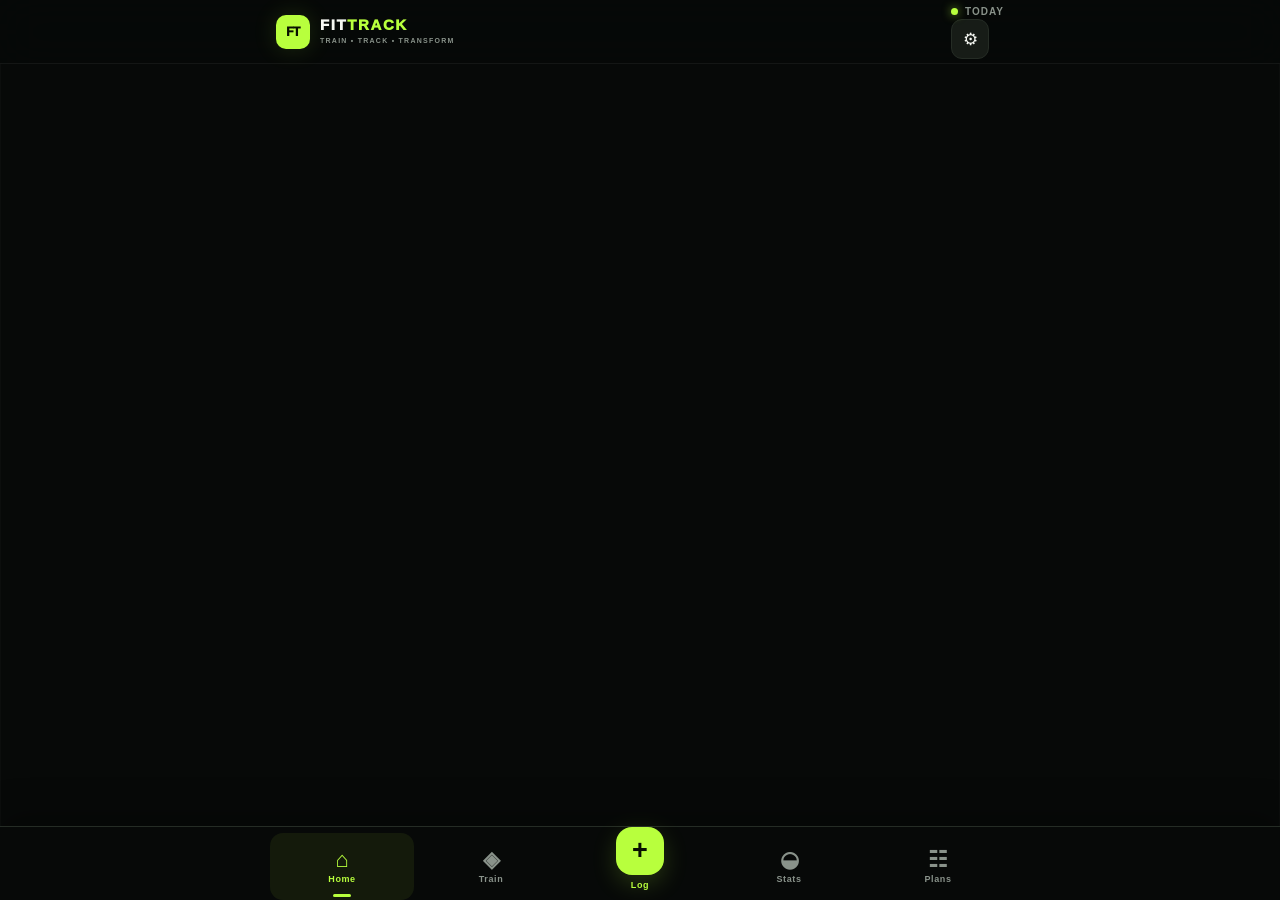
==== commit 03177da3: "Add files via upload" ====
--- a/index.html
+++ b/index.html
@@ -15,7 +15,7 @@
 <link rel="stylesheet" href="styles.css">
 </head>
 <body>
-<div id="app">
+<div id="app" data-app-version="17">
   <div id="session-bar" role="status" aria-live="polite">
     <div class="sb-blk"><div class="sb-lbl">Time</div><div class="sb-val" id="sb-time" style="color:var(--accent)">00:00</div></div>
     <div class="sb-mid"><div class="sb-prog-bar"><div class="sb-prog-fill" id="sb-prog" style="width:0%"></div></div><div class="sb-prog-lbl" id="sb-prog-lbl">0/0 sets</div></div>
@@ -32,14 +32,14 @@
       <div class="rb-center"><span class="rb-count" id="rb-count">01:30</span><span class="rb-label">REST</span></div>
     </div>
     <div class="rb-info" onclick="openRestOverlay()"><div class="rb-title" id="rb-title">Rest Timer</div><div class="rb-sub">Tap to expand</div></div>
-    <div class="rb-btns" onclick="event.stopPropagation()"><div class="rb-row"><button class="rb-btn" onclick="startRest(60)">60s</button><button class="rb-btn" onclick="startRest(90)">90s</button><button class="rb-btn" onclick="startRest(120)">2m</button></div><button class="rb-skip" onclick="skipRest()">Skip Rest →</button></div>
+    <div class="rb-btns" onclick="event.stopPropagation()"><div class="rb-row"><button class="rb-btn" onclick="adjustRest(-15)">−15</button><button class="rb-btn" onclick="startRest(60)">60s</button><button class="rb-btn" onclick="startRest(90)">90s</button><button class="rb-btn" onclick="adjustRest(15)">+15</button></div><button class="rb-skip" onclick="skipRest()">Skip Rest →</button></div>
   </div>
 
   <header id="app-header">
     <div class="brand-lockup"><div class="brand-mark">FT</div><div><div class="brand-name">FIT<span>TRACK</span></div><div class="brand-tag">TRAIN • TRACK • TRANSFORM</div></div></div>
     <div class="header-actions"><div class="header-status"><span class="status-dot"></span><span>Today</span></div><button id="settings-btn" class="header-icon" type="button" aria-label="Open settings" title="Settings">⚙</button></div>
   </header>
-  <main id="scroll" aria-live="polite"></main>
+  <main id="scroll" aria-live="polite" tabindex="-1"></main>
 
   <nav id="nav" aria-label="Primary navigation">
     <button class="nb on" data-p="home" onclick="go('home')"><i aria-hidden="true">⌂</i><span>Home</span></button>
@@ -52,12 +52,21 @@
 
 <div id="rest-overlay" onclick="closeRestOverlay()" role="dialog" aria-modal="true" aria-label="Rest timer">
   <div class="rov-ring"><svg viewBox="0 0 320 320" aria-hidden="true"><circle cx="160" cy="160" r="132" fill="none" stroke="rgba(255,255,255,.08)" stroke-width="14"/><circle id="rov-ring" cx="160" cy="160" r="132" fill="none" stroke="var(--accent)" stroke-width="14" stroke-dasharray="829.4" stroke-dashoffset="0" stroke-linecap="round" transform="rotate(-90 160 160)"/></svg><div class="rov-center"><div class="rov-count" id="rov-count">01:30</div><div class="rov-label">REST · tap outside to close</div></div></div>
-  <div class="rov-btns" onclick="event.stopPropagation()"><button class="rov-btn" onclick="startRest(60);closeRestOverlay()">60s</button><button class="rov-btn" onclick="startRest(90);closeRestOverlay()">90s</button><button class="rov-btn" onclick="startRest(120);closeRestOverlay()">2 min</button><button class="rov-btn" onclick="startRest(180);closeRestOverlay()">3 min</button></div>
+  <div class="rov-btns" onclick="event.stopPropagation()"><button class="rov-btn" onclick="adjustRest(-15)">−15 sec</button><button class="rov-btn" onclick="adjustRest(15)">+15 sec</button><button class="rov-btn" onclick="startRest(60);closeRestOverlay()">60s</button><button class="rov-btn" onclick="startRest(90);closeRestOverlay()">90s</button><button class="rov-btn" onclick="startRest(120);closeRestOverlay()">2 min</button><button class="rov-btn" onclick="startRest(180);closeRestOverlay()">3 min</button></div>
   <button class="rov-skip" onclick="skipRest();closeRestOverlay()">Skip Rest →</button>
 </div>
 <div id="summary-overlay"><div class="sum-inner" id="sum-inner"></div></div>
 <div id="modal-root"></div>
 <div id="toast" role="status" aria-live="polite"></div>
+<script src="js/core/runtime.js" defer></script>
+<script src="js/data/catalog.js" defer></script>
+<script src="js/exercises/library.js" defer></script>
+<script src="js/core/storage.js" defer></script>
+<script src="js/analytics/metrics.js" defer></script>
+<script src="js/workout/engine.js" defer></script>
+<script src="js/nutrition/engine.js" defer></script>
+<script src="js/workout/intelligence.js" defer></script>
+<script src="js/wearables/protocol.js" defer></script>
 <script src="app.js" defer></script>
 </body>
 </html>
--- a/styles.css
+++ b/styles.css
@@ -780,3 +780,191 @@
 .rpe-btn.on{background:var(--adim);border-color:var(--abrd);color:var(--accent)}
 .session-note-label{margin-top:12px}.session-note{min-height:78px;resize:vertical}
 @media(max-width:390px){.rpe-row{gap:3px}.rpe-btn{height:36px;font-size:12px}.rb-ring{width:78px;height:78px}.rb-ring svg{width:78px;height:78px}.rb-count{font-size:21px}}
+
+/* ================================================================
+   FitTrack Pro v11 — Phase 7: Shell / Wearable UX Stabilization
+   This layer intentionally supersedes legacy layout rules above.
+   ================================================================ */
+:root{
+  --header:64px;
+  --nav:74px;
+  --session-height:60px;
+  --rest-height:84px;
+  --page-pad:16px;
+  --content-max:780px;
+  --surface-gap:18px;
+  --section-gap:14px;
+  --chrome-gap:10px;
+}
+html,body{height:100%;overflow:hidden;overscroll-behavior:none;}
+#app{
+  position:fixed;inset:0;
+  display:grid!important;
+  grid-template-rows:auto minmax(0,1fr);
+  padding:0!important;
+  isolation:isolate;
+}
+#app-header{
+  position:relative!important;
+  top:auto!important;left:auto!important;right:auto!important;
+  grid-row:1;
+  height:var(--header)!important;
+  z-index:20!important;
+  display:flex;
+  flex-shrink:0;
+}
+#scroll{
+  position:relative!important;
+  top:auto!important;right:auto!important;bottom:auto!important;left:auto!important;
+  grid-row:2;
+  width:100%!important;max-width:none!important;margin:0!important;
+  height:auto!important;min-height:0;
+  padding:0 0 calc(var(--nav) + var(--safe) + 22px)!important;
+  overflow-y:auto;overflow-x:hidden;
+  -webkit-overflow-scrolling:touch;
+  scrollbar-width:none;
+  transition:padding-top .16s ease;
+  z-index:1;
+}
+#scroll .page{width:100%;max-width:var(--content-max);min-height:100%;margin:0 auto;padding:0 0 18px;}
+#nav{z-index:300!important;}
+body.session-active #app-header{display:none!important;}
+body.session-active #scroll{padding-top:var(--session-height)!important;}
+body.rest-active #scroll{padding-top:calc(var(--session-height) + var(--rest-height))!important;}
+#session-bar{z-index:340!important;}
+#rest-bar{z-index:330!important;}
+
+/* Predictable vertical rhythm: section title belongs to the content below it. */
+.page > .sec{margin:var(--surface-gap) var(--page-pad) 8px;padding:0!important;}
+.page > .pg-title{padding:20px var(--page-pad) 4px!important;}
+.page > .pg-sub{padding:0 var(--page-pad) 12px!important;}
+.page > .card.mx,.page > .goal-strip.card,.page > .quick-grid{margin-left:var(--page-pad);margin-right:var(--page-pad);}
+.page > .card.mx + .sec{margin-top:var(--surface-gap);}
+
+/* Home: never allow the score/hero area to visually merge with the next block. */
+.hero{margin:18px var(--page-pad) 0!important;}
+.hero + .goal-strip.card{margin-top:var(--surface-gap)!important;margin-bottom:0!important;}
+.goal-strip.card + .quick-grid{margin-top:var(--surface-gap)!important;margin-bottom:0!important;}
+.quick-grid + .wear-home-wrap{margin-top:var(--surface-gap);}
+.wear-home-wrap{margin-left:var(--page-pad);margin-right:var(--page-pad);}
+
+/* Dashboard: score card is a distinct block with an explicit break before Overview. */
+.scorecard-wrap{margin:0 var(--page-pad) var(--surface-gap)!important;padding:0!important;}
+.scorecard{margin:0!important;}
+.dashboard-stack{display:grid;gap:var(--surface-gap)!important;}
+.dashboard-block{margin:0 var(--page-pad)!important;}
+.dashboard-block .sec{margin:0 0 8px!important;padding:0!important;}
+.dashboard-block .card,.dashboard-block .chart-box,.dashboard-block .goal-dashboard{margin-left:0!important;margin-right:0!important;}
+
+/* Wearable surfaces */
+.wear-card{padding:15px 16px!important;}
+.wear-home-card{box-shadow:0 12px 30px rgba(0,0,0,.14);}
+.wear-kicker{font-size:9px;font-weight:900;letter-spacing:1.45px;color:var(--accent);text-transform:uppercase;}
+.wear-action-row{display:grid;grid-template-columns:1fr 1fr;gap:8px;margin-top:12px;}
+.wear-browser{display:flex;justify-content:space-between;align-items:center;gap:12px;padding:9px 10px;margin-top:12px;background:rgba(255,255,255,.025);border:1px solid var(--line);border-radius:10px;font-size:11px;color:var(--sub);}
+.wear-browser b{font-size:11px;color:var(--text);text-align:right;}
+.wear-hub{display:grid;gap:10px;padding:14px 16px calc(var(--safe) + 18px);}
+.wear-current{display:flex;justify-content:space-between;align-items:flex-start;gap:12px;padding:13px 14px;background:linear-gradient(145deg,var(--card),#121812);border:1px solid var(--line);border-radius:14px;}
+.wear-current strong,.wear-current span{display:block;}
+.wear-current strong{font-size:14px;line-height:1.3;}
+.wear-current span{font-size:11px;color:var(--sub);margin-top:3px;}
+.wear-method{display:grid;grid-template-columns:38px minmax(0,1fr) auto;gap:10px;align-items:start;padding:13px 12px;background:var(--card2);border:1px solid var(--line);border-radius:13px;}
+.wear-method.active{border-color:var(--abrd);background:linear-gradient(145deg,rgba(201,255,62,.07),rgba(255,255,255,.02));}
+.wm-icon{width:38px;height:38px;border-radius:11px;background:var(--adim);border:1px solid var(--abrd);display:grid;place-items:center;color:var(--accent);font-size:14px;font-weight:950;}
+.wm-main{min-width:0;}
+.wm-main strong,.wm-main span,.wm-main small{display:block;}
+.wm-main strong{font-size:13px;}
+.wm-main span{font-size:11px;color:var(--sub);margin-top:2px;}
+.wm-main small{font-size:10px;color:var(--sub);line-height:1.45;margin-top:5px;}
+.wear-capabilities{padding:11px 12px;background:rgba(62,207,255,.05);border:1px solid rgba(62,207,255,.16);border-radius:11px;color:var(--sub);font-size:10px;line-height:1.5;}
+.info-modal{padding:14px 16px calc(var(--safe) + 18px);display:grid;gap:12px;color:var(--sub);font-size:12px;line-height:1.6;}
+.info-modal ol{margin:0 0 0 18px;padding:0;display:grid;gap:7px;}
+.info-callout{padding:11px 12px;background:var(--adim);border:1px solid var(--abrd);border-radius:11px;color:var(--text);font-size:11px;line-height:1.5;}
+.modal-subtitle{font-size:10px;color:var(--sub);margin-top:2px;}
+
+/* Safer touch targets without changing text hierarchy. */
+.wear-card .btn,.wear-method .btn{min-height:42px;}
+.wear-method .btn{align-self:center;white-space:nowrap;}
+
+@media(max-width:560px){
+  :root{--page-pad:14px;--surface-gap:17px;--section-gap:13px;}
+  .wear-method{grid-template-columns:34px minmax(0,1fr);}
+  .wear-method .btn{grid-column:2;justify-self:stretch;width:100%;}
+  .wear-action-row{grid-template-columns:1fr;}
+}
+@media(max-width:390px){
+  .wear-metrics{grid-template-columns:1fr 1fr;}
+  .wear-metric:last-child{grid-column:1/-1;}
+}
+
+
+/* ================================================================
+   FitTrack Pro v12 — canonical frontend layout contract
+   The rules below are the single final authority for app chrome,
+   scrolling, spacing, focus visibility and mobile-safe surfaces.
+   ================================================================ */
+:root{
+  --header:64px;
+  --nav:74px;
+  --session-height:60px;
+  --rest-height:84px;
+  --page-pad:16px;
+  --content-max:780px;
+  --surface-gap:18px;
+  --section-gap:12px;
+  --field-gap:10px;
+  --safe-bottom:env(safe-area-inset-bottom,0px);
+}
+html,body{height:100%;overflow:hidden;overscroll-behavior:none;}
+body{margin:0;background:var(--bg);color:var(--text);}
+#app{position:fixed;inset:0;display:grid!important;grid-template-rows:auto minmax(0,1fr);padding:0!important;isolation:isolate;}
+#app-header{position:relative!important;inset:auto!important;grid-row:1;height:var(--header)!important;display:flex!important;z-index:20!important;flex-shrink:0;}
+#scroll{grid-row:2;position:relative!important;inset:auto!important;width:100%!important;max-width:none!important;height:auto!important;min-height:0;margin:0!important;padding:0 0 calc(var(--nav) + var(--safe) + 24px)!important;overflow-x:hidden;overflow-y:auto;-webkit-overflow-scrolling:touch;scrollbar-width:none;z-index:1;}
+#scroll::-webkit-scrollbar{display:none;}
+#scroll .page{width:100%;max-width:var(--content-max);min-height:100%;margin:0 auto;padding:0 0 20px;}
+body.session-active #app-header{display:none!important;}
+body.session-active #scroll{padding-top:var(--session-height)!important;}
+body.rest-active #scroll{padding-top:calc(var(--session-height) + var(--rest-height))!important;}
+#session-bar{position:fixed!important;top:0;left:0;right:0;height:var(--session-height)!important;z-index:340!important;}
+#rest-bar{position:fixed!important;top:var(--session-height);left:0;right:0;height:var(--rest-height)!important;z-index:330!important;}
+#nav{position:fixed!important;left:0;right:0;bottom:0;height:calc(var(--nav) + var(--safe));padding-bottom:var(--safe)!important;z-index:300!important;}
+#modal-root{position:relative;z-index:500;}
+#summary-overlay{z-index:700!important;}
+
+/* One consistent sibling rhythm; individual features may opt into tighter inner spacing. */
+.page > .card + .card{margin-top:var(--surface-gap);}
+.page > .sec{margin:var(--surface-gap) var(--page-pad) 8px;padding:0;}
+.page > .pg-title{padding:20px var(--page-pad) 4px;}
+.page > .pg-sub{padding:0 var(--page-pad) 12px;}
+.mx{margin-left:var(--page-pad);margin-right:var(--page-pad);}
+.hero{margin:18px var(--page-pad) 0!important;}
+.goal-strip.card{margin-top:var(--surface-gap)!important;}
+.quick-grid{margin-top:var(--surface-gap)!important;gap:10px!important;}
+.scorecard-wrap{margin:0 var(--page-pad) var(--surface-gap)!important;padding:0!important;}
+.dashboard-stack{display:grid;gap:var(--surface-gap)!important;}
+.dashboard-block{margin:0 var(--page-pad)!important;}
+.dashboard-block>.sec{margin:0 0 8px!important;padding:0!important;}
+
+/* Keyboard / accessibility focus should be visible without moving layout. */
+:focus-visible{outline:2px solid var(--accent);outline-offset:2px;}
+button:disabled{cursor:not-allowed;opacity:.55;}
+
+@media(max-width:560px){
+  :root{--page-pad:14px;--surface-gap:17px;--content-max:100%;}
+  .page > .sec{margin-left:var(--page-pad);margin-right:var(--page-pad);}
+  .scorecard-wrap,.dashboard-block{margin-left:var(--page-pad)!important;margin-right:var(--page-pad)!important;}
+}
+@media(max-width:390px){
+  :root{--page-pad:12px;--surface-gap:15px;}
+}
+@media(prefers-reduced-motion:reduce){*,*::before,*::after{scroll-behavior:auto!important;animation-duration:.01ms!important;animation-iteration-count:1!important;transition-duration:.01ms!important;}}
+
+
+/* FitTrack Pro v15 — Gym Mode 3.0 */
+.workout-live-hud{margin:0 var(--page-pad) 14px;display:grid;grid-template-columns:repeat(4,minmax(0,1fr));gap:7px}.workout-live-hud>div{min-width:0;padding:10px 7px;background:var(--card);border:1px solid var(--line);border-radius:12px;text-align:center}.workout-live-hud span{display:block;font-size:8px;letter-spacing:1px;color:var(--sub);font-weight:900}.workout-live-hud b{display:block;margin-top:4px;font-size:14px;color:var(--accent);font-variant-numeric:tabular-nums;white-space:nowrap;overflow:hidden;text-overflow:ellipsis}.ex-progress-row{display:flex;align-items:center;gap:7px;margin:10px 16px 0;min-width:0}.ex-progress-row .ex-prev{margin:0;flex:1;min-width:0}.progression-pill,.superset-badge,.set-pr-badge{display:inline-flex;align-items:center;justify-content:center;white-space:nowrap;border-radius:999px;font-weight:900}.progression-pill{font-size:9px;padding:6px 8px;border:1px solid var(--line2);background:var(--card2);color:var(--text)}.progression-pill.increase{color:var(--accent);border-color:var(--abrd);background:var(--adim)}.progression-pill.hold{color:var(--blue);border-color:rgba(89,201,255,.22);background:rgba(89,201,255,.06)}.superset-badge{margin-left:5px;font-size:8px;padding:4px 6px;color:#091007;background:var(--accent);vertical-align:middle}.superset-card{border-color:rgba(201,255,62,.22)}.set-row-wrap{margin-bottom:3px}.set-detail-row{display:grid;grid-template-columns:1.25fr .7fr .7fr auto;gap:6px;padding:0 0 5px 33px}.set-detail-control{width:100%;min-width:0;height:34px;border-radius:8px;border:1px solid #293129;background:#090c09;color:var(--sub);font-size:11px;padding:0 7px}.set-detail-control:focus{border-color:var(--accent);outline:none}.set-pr-badge{height:28px;padding:0 8px;font-size:9px;color:#061000;background:var(--accent);box-shadow:0 4px 10px rgba(184,255,61,.12)}.workout-tool-btn{font-size:12px}.workout-settings-panel{padding:13px 14px;background:var(--card2);border:1px solid var(--line);border-radius:14px}.workout-settings-grid{display:grid;grid-template-columns:1fr 1fr;gap:9px}.check-row{grid-column:1/-1;display:flex;align-items:center;gap:9px;font-size:12px;color:var(--text);padding:2px 0}.check-row input{width:18px;height:18px;accent-color:var(--accent)}.plate-calc{padding:16px;display:grid;gap:12px}.plate-grid{display:grid;grid-template-columns:1fr 1fr;gap:8px}.pc-output{padding:16px;border-radius:14px;background:linear-gradient(145deg,#101410,#0b0e0b);border:1px solid var(--abrd);text-align:center}.pc-total{font-size:34px;font-weight:950;color:var(--accent)}.pc-sub{margin-top:4px;font-size:11px;color:var(--sub)}.pc-list{display:flex;justify-content:center;flex-wrap:wrap;gap:6px;margin-top:12px}.pc-list span{font-size:10px;padding:6px 8px;border-radius:8px;background:var(--card2);border:1px solid var(--line);color:var(--text)}.pc-note{font-size:10px;line-height:1.5;color:var(--sub)}
+@media(max-width:560px){.workout-live-hud{grid-template-columns:repeat(2,1fr)}.ex-progress-row{align-items:flex-start;flex-direction:column}.progression-pill{align-self:flex-start}.set-detail-row{padding-left:0;grid-template-columns:1.15fr .7fr .7fr 52px}}@media(max-width:390px){.set-detail-row{grid-template-columns:1fr 1fr}.workout-settings-grid,.plate-grid{grid-template-columns:1fr}.set-pr-badge{width:100%}}
+
+/* FitTrack Pro v16 — Exercise Intelligence */
+.exercise-library-head{display:flex;justify-content:space-between;align-items:flex-start;gap:12px;margin:2px var(--page-pad) 10px}.library-title{font-size:16px;font-weight:900}.library-sub{font-size:11px;color:var(--sub);margin-top:2px;max-width:460px}.exercise-filter{display:grid;grid-template-columns:1.5fr .85fr .85fr;gap:8px;margin:0 var(--page-pad) 8px}.library-count{padding:2px var(--page-pad) 8px;color:var(--sub);font-size:10px}.exercise-library-grid{display:grid;gap:9px;margin:0 var(--page-pad)}.exercise-library-card{display:flex;gap:10px;align-items:center;padding:13px 12px;background:var(--card);border:1px solid var(--line);border-radius:13px}.elc-main{flex:1;min-width:0}.elc-title{font-size:14px;font-weight:800}.elc-meta{font-size:10px;color:var(--sub);margin-top:2px;white-space:nowrap;overflow:hidden;text-overflow:ellipsis}.elc-tags{display:flex;gap:5px;flex-wrap:wrap;margin-top:7px}.elc-tags span{font-size:9px;padding:4px 7px;border:1px solid var(--line);border-radius:999px;color:var(--sub);background:var(--card2)}.elc-actions{display:flex;gap:5px;flex-shrink:0}.library-empty{padding:24px;text-align:center;color:var(--sub)}.exercise-detail{padding:0 16px 22px}.exercise-detail-hero{display:flex;justify-content:space-between;gap:12px;padding:16px 0 14px;border-bottom:1px solid var(--line)}.exercise-detail-kicker{font-size:9px;font-weight:900;letter-spacing:1.5px;color:var(--accent);text-transform:uppercase}.exercise-detail-name{font-size:22px;font-weight:900;line-height:1.15;margin-top:4px}.exercise-detail-sub{font-size:11px;color:var(--sub);margin-top:5px}.detail-grid{display:grid;grid-template-columns:1fr 1fr;gap:8px;padding:12px 0}.detail-grid>div{background:var(--card2);border:1px solid var(--line);border-radius:10px;padding:10px}.detail-grid span{display:block;font-size:8px;color:var(--sub);text-transform:uppercase;letter-spacing:1px}.detail-grid b{display:block;font-size:12px;margin-top:3px}.detail-note{font-size:11px;line-height:1.5;color:var(--sub);background:rgba(255,255,255,.025);border:1px solid var(--line);border-radius:10px;padding:11px}.sec.in-modal{margin:16px 0 8px!important;padding:0!important}.exercise-history{border:1px solid var(--line);border-radius:11px;overflow:hidden}.exercise-history-row{display:flex;justify-content:space-between;gap:10px;padding:10px 11px;border-bottom:1px solid var(--line)}.exercise-history-row:last-child{border-bottom:none}.exercise-history-row b{display:block;font-size:11px}.exercise-history-row span{display:block;color:var(--sub);font-size:9px;margin-top:2px}.history-top{font-size:12px;font-weight:800;color:var(--accent);white-space:nowrap}.history-top small{font-weight:500;color:var(--sub)}.substitute-grid{display:grid;gap:7px;margin-bottom:12px}.substitute{display:block;text-align:left;padding:10px 11px;border-radius:10px;border:1px solid var(--line);background:var(--card);color:var(--text)}.substitute b{display:block;font-size:12px}.substitute span{display:block;font-size:9px;color:var(--sub);margin-top:2px}.exercise-form{padding:16px;display:grid;gap:11px}.form-grid-2{display:grid;grid-template-columns:1fr 1fr;gap:9px}.plan-balance-card{margin:0 16px 12px;padding:11px 12px;background:linear-gradient(145deg,var(--card2),#151814);border:1px solid var(--line);border-radius:12px}.balance-head{display:flex;justify-content:space-between;gap:10px;align-items:center}.balance-title{font-size:10px;font-weight:900;letter-spacing:1.2px;color:var(--sub);text-transform:uppercase}.balance-total{font-size:11px;color:var(--accent);font-weight:800}.balance-bars{display:grid;gap:7px;margin-top:10px}.balance-row{display:grid;grid-template-columns:78px 1fr 30px;gap:7px;align-items:center}.balance-row span{font-size:9px;color:var(--sub);text-transform:uppercase}.balance-track{height:7px;background:var(--faint);border-radius:99px;overflow:hidden}.balance-track i{display:block;height:100%;background:var(--accent);border-radius:99px}.balance-row b{font-size:9px;text-align:right;color:var(--sub)}
+@media(max-width:560px){.exercise-filter{grid-template-columns:1fr 1fr}.exercise-filter .inp:first-child{grid-column:1/-1}.exercise-library-card{align-items:flex-start}.elc-actions{flex-wrap:wrap;max-width:118px;justify-content:flex-end}.form-grid-2{grid-template-columns:1fr}.exercise-detail-name{font-size:20px}}
+@media(max-width:390px){.exercise-filter{grid-template-columns:1fr}.exercise-filter .inp:first-child{grid-column:auto}.elc-actions .icon-btn{width:31px;height:31px}.balance-row{grid-template-columns:70px 1fr 26px}}
